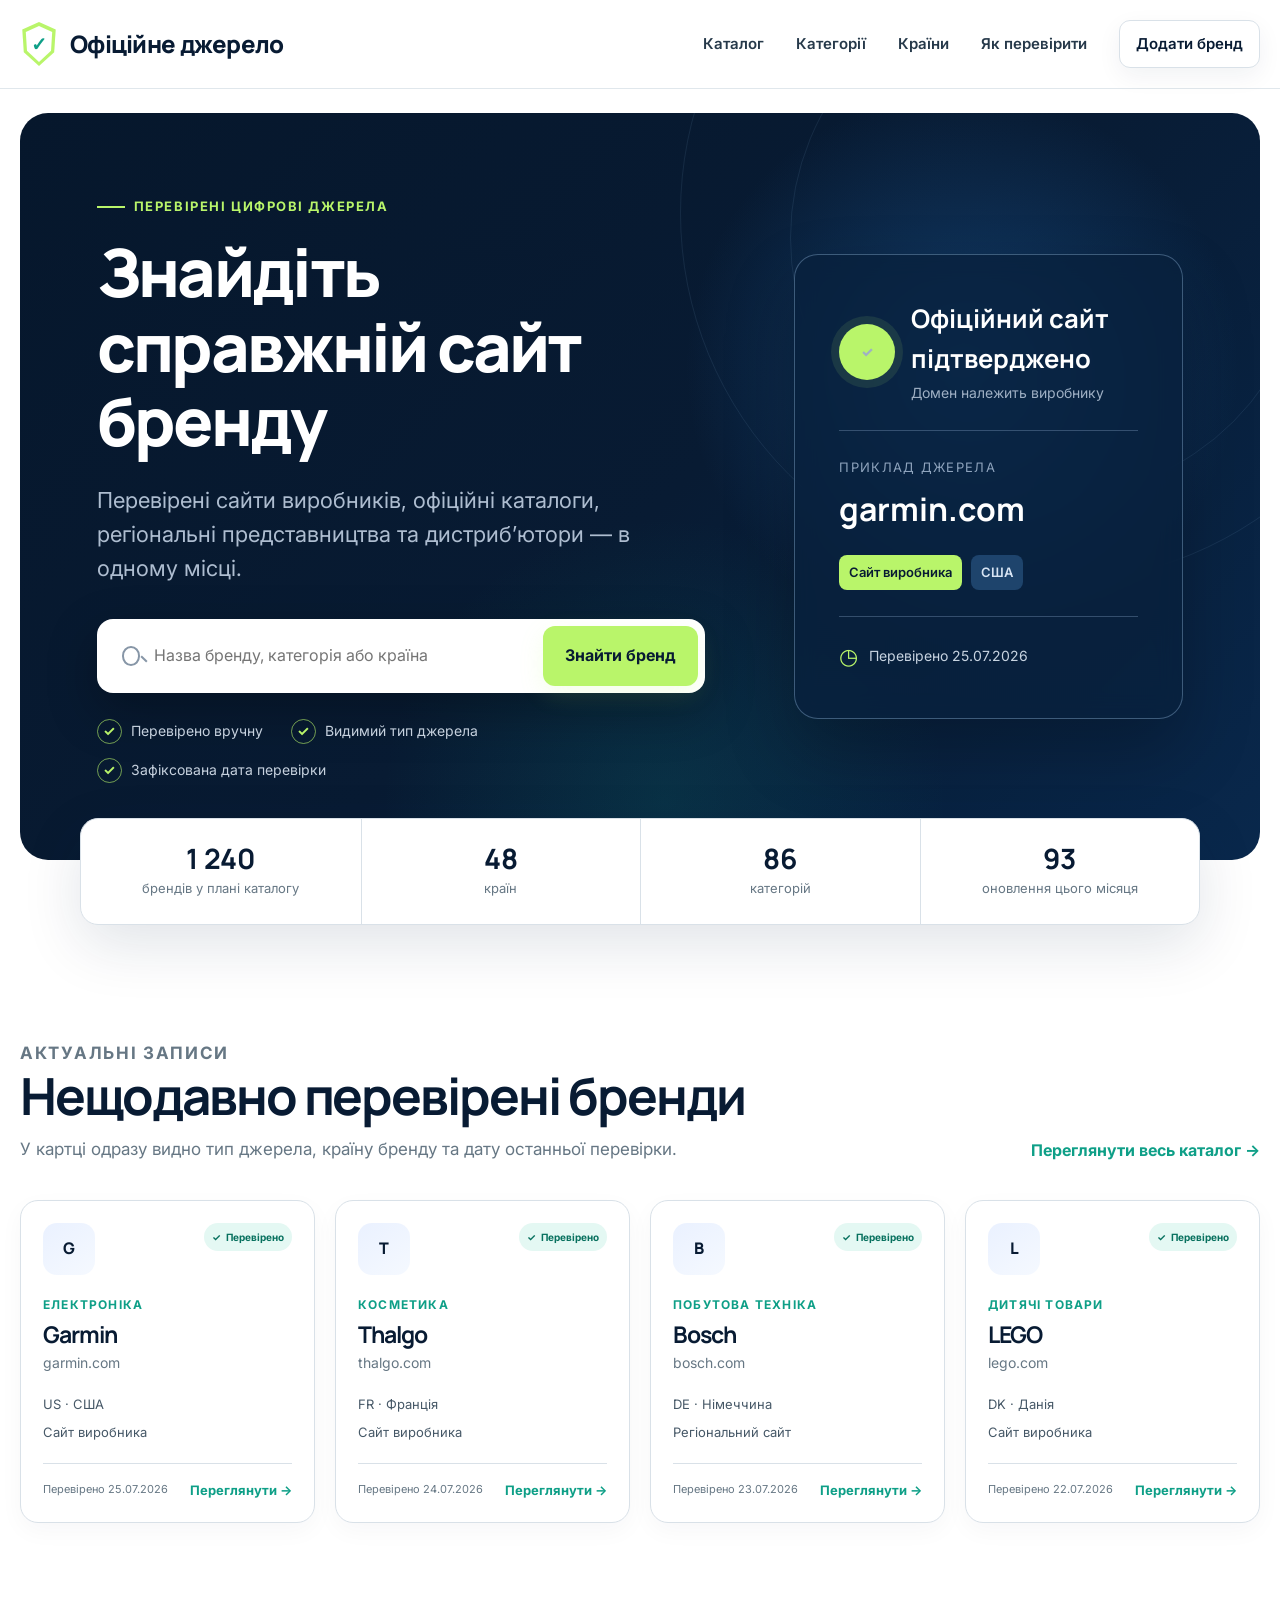
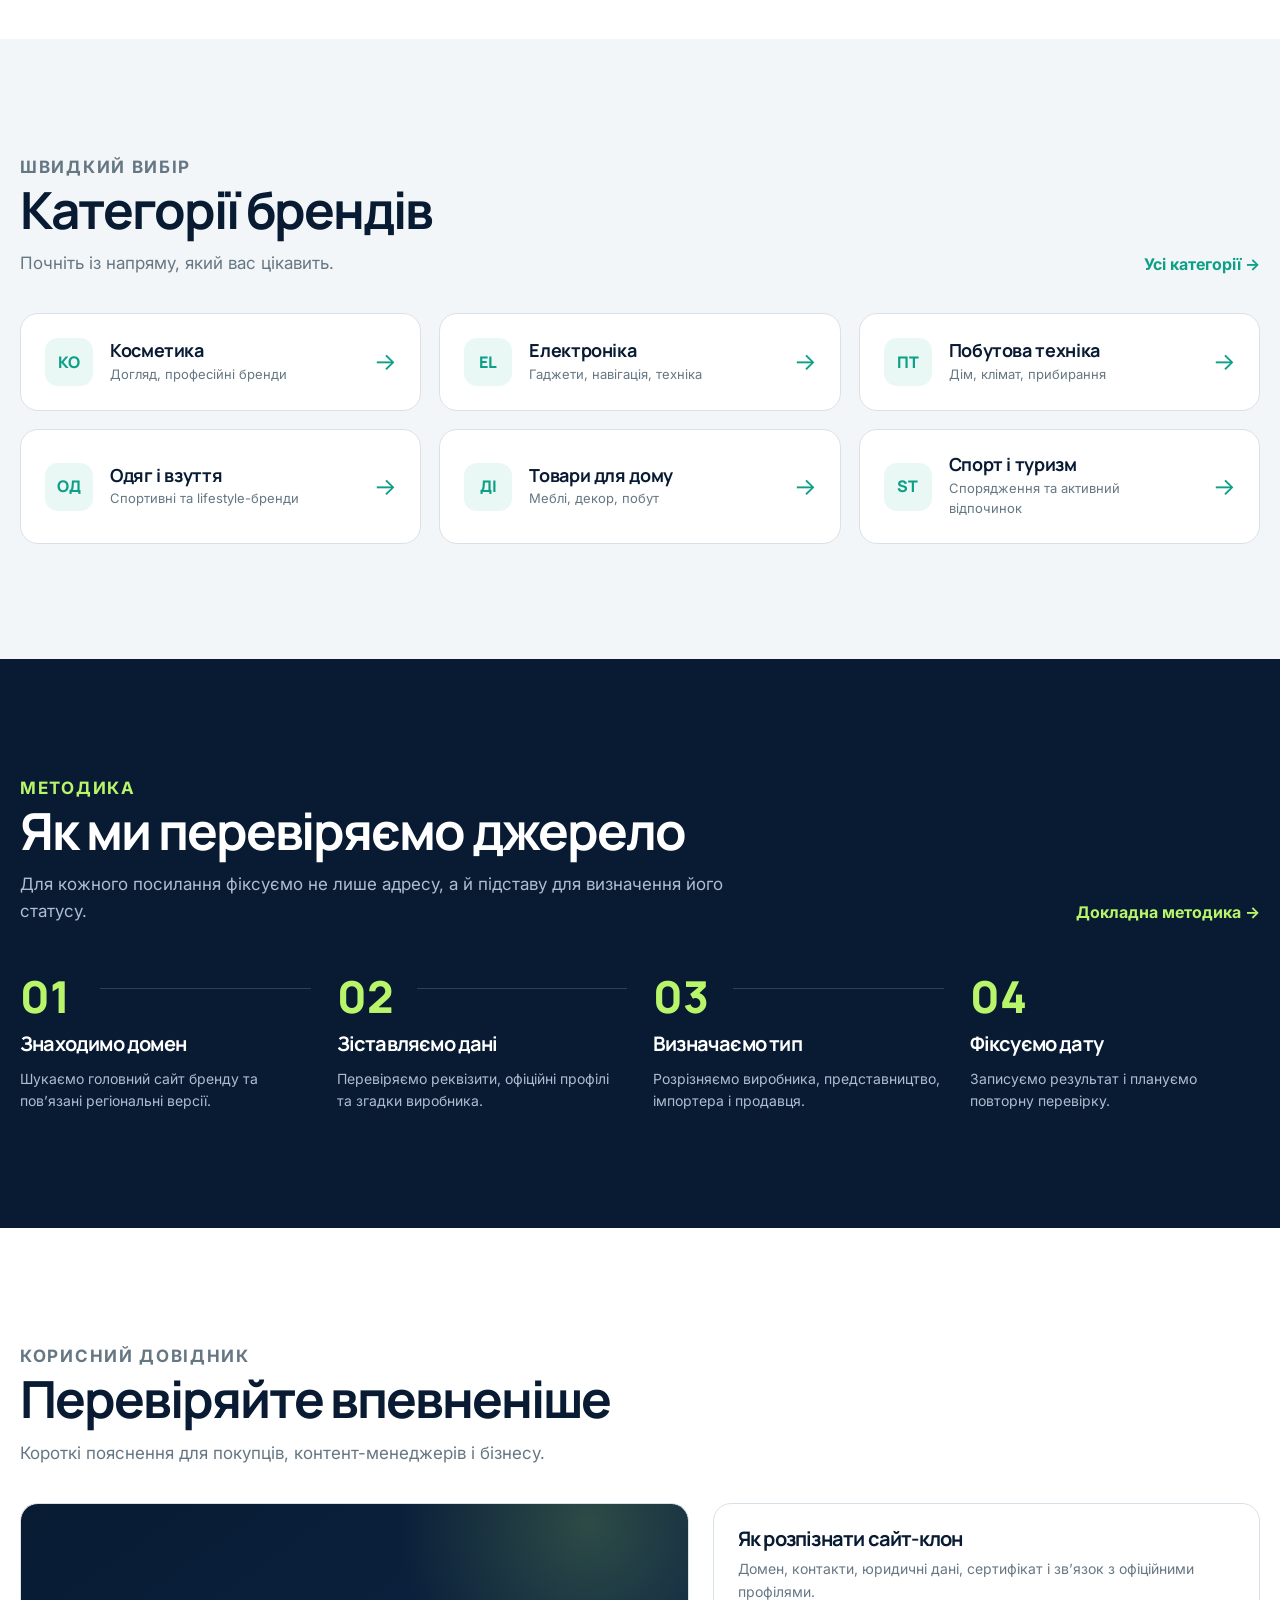
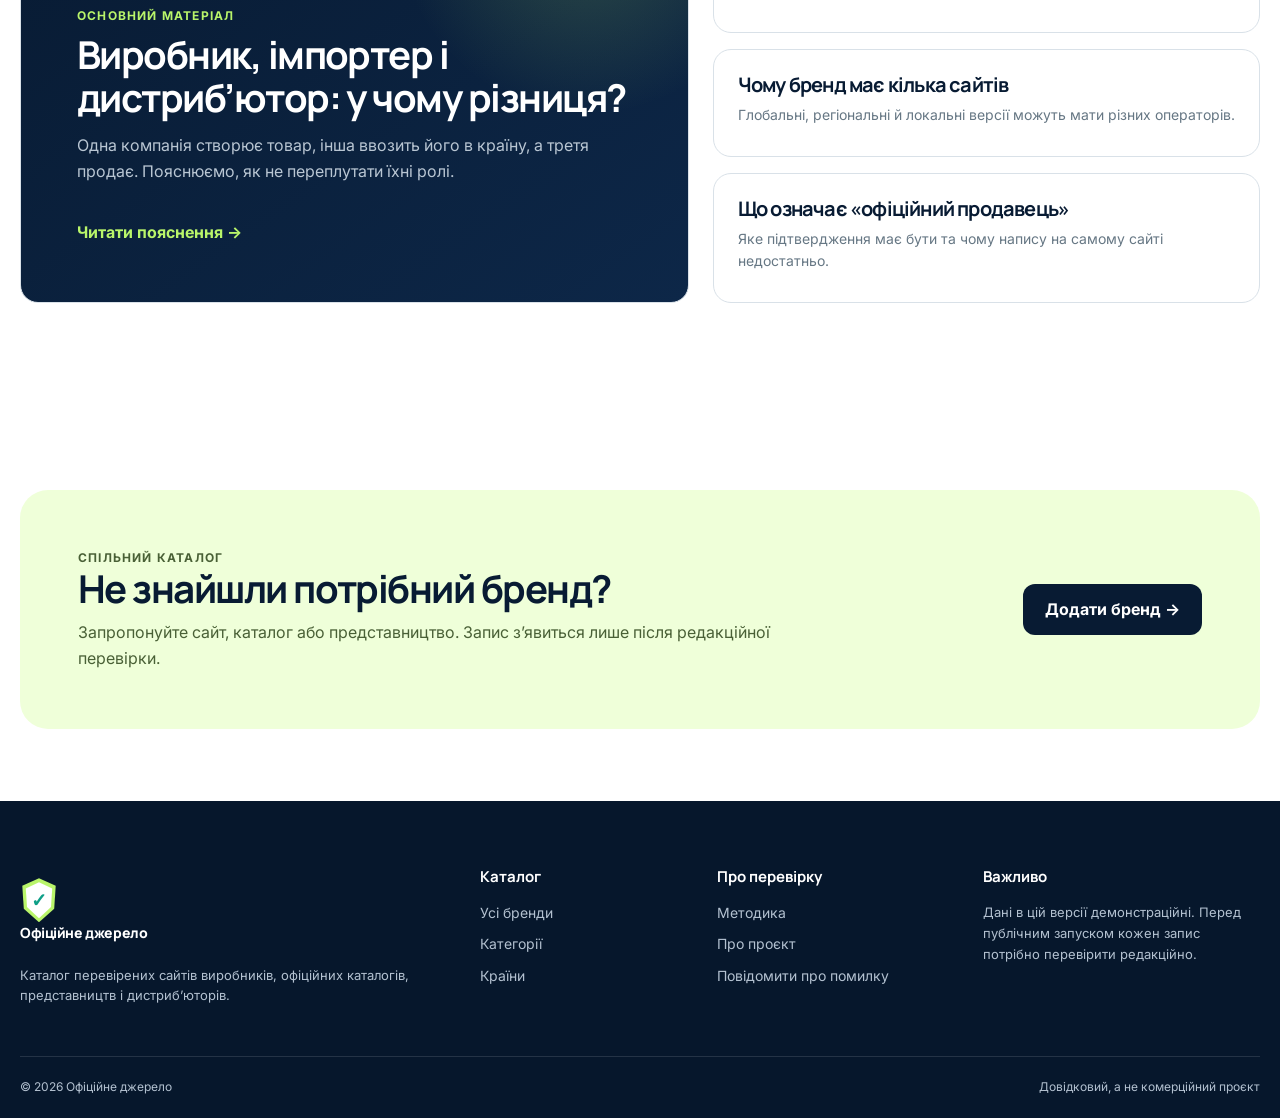
==== index.html @ 946e367f "Add files via upload" ====
<!doctype html>
<html lang="uk">
<head>
  <meta charset="utf-8">
  <meta name="viewport" content="width=device-width, initial-scale=1">
  <title>Офіційне джерело — каталог справжніх сайтів брендів</title>
  <meta name="description" content="Знаходьте перевірені офіційні сайти виробників, каталоги, представництва та дистриб’юторів.">
  <meta name="theme-color" content="#081b33">
  <meta property="og:title" content="Офіційне джерело">
  <meta property="og:description" content="Каталог перевірених сайтів виробників, офіційних каталогів і представництв.">
  <meta property="og:type" content="website">
  <link rel="icon" href="favicon.svg" type="image/svg+xml">
  <link rel="stylesheet" href="style.css">
  <script src="data.js" defer></script>
  <script src="script.js" defer></script>
</head>
<body data-page="home">
  <div data-header></div>
  <main id="main">
    <div class="container hero-shell">
      <section class="hero" aria-labelledby="hero-title">
        <div class="hero-content">
          <p class="kicker">Перевірені цифрові джерела</p>
          <h1 id="hero-title">Знайдіть справжній сайт бренду</h1>
          <p class="hero-lead">Перевірені сайти виробників, офіційні каталоги, регіональні представництва та дистриб’ютори — в одному місці.</p>
          <form class="hero-search" id="hero-search" role="search">
            <label class="search-input-wrap">
              <span class="sr-only">Назва бренду, категорія або країна</span>
              <input type="search" name="q" placeholder="Назва бренду, категорія або країна" autocomplete="off">
            </label>
            <button type="submit">Знайти бренд</button>
          </form>
          <div class="trust-row" aria-label="Переваги каталогу">
            <span>Перевірено вручну</span>
            <span>Видимий тип джерела</span>
            <span>Зафіксована дата перевірки</span>
          </div>
        </div>

        <aside class="verification-card" aria-label="Приклад перевіреного джерела">
          <div class="verified-heading">
            <span class="verified-check" aria-hidden="true">✓</span>
            <div>
              <strong>Офіційний сайт підтверджено</strong>
              <span>Домен належить виробнику</span>
            </div>
          </div>
          <div class="verified-domain">
            <p>Приклад джерела</p>
            <a href="brand.html">garmin.com</a>
          </div>
          <div class="verified-tags">
            <span class="tag tag-lime">Сайт виробника</span>
            <span class="tag">США</span>
          </div>
          <p class="checked-date">Перевірено 25.07.2026</p>
        </aside>
      </section>

      <div class="stats-strip" aria-label="Статистика каталогу">
        <div class="stat"><strong>1 240</strong><span>брендів у плані каталогу</span></div>
        <div class="stat"><strong>48</strong><span>країн</span></div>
        <div class="stat"><strong>86</strong><span>категорій</span></div>
        <div class="stat"><strong>93</strong><span>оновлення цього місяця</span></div>
      </div>
    </div>

    <section class="section">
      <div class="container">
        <div class="section-head">
          <div>
            <p class="eyebrow">Актуальні записи</p>
            <h2>Нещодавно перевірені бренди</h2>
            <p>У картці одразу видно тип джерела, країну бренду та дату останньої перевірки.</p>
          </div>
          <a class="section-link" href="catalog.html">Переглянути весь каталог →</a>
        </div>
        <div class="brand-grid" id="recent-brands"></div>
      </div>
    </section>

    <section class="section section-alt">
      <div class="container">
        <div class="section-head">
          <div>
            <p class="eyebrow">Швидкий вибір</p>
            <h2>Категорії брендів</h2>
            <p>Почніть із напряму, який вас цікавить.</p>
          </div>
          <a class="section-link" href="categories.html">Усі категорії →</a>
        </div>
        <div class="category-grid">
          <button class="category-card" type="button" data-category-link="Косметика">
            <span class="category-icon">КО</span><span><h3>Косметика</h3><p>Догляд, професійні бренди</p></span><span class="category-arrow">→</span>
          </button>
          <button class="category-card" type="button" data-category-link="Електроніка">
            <span class="category-icon">EL</span><span><h3>Електроніка</h3><p>Гаджети, навігація, техніка</p></span><span class="category-arrow">→</span>
          </button>
          <button class="category-card" type="button" data-category-link="Побутова техніка">
            <span class="category-icon">ПТ</span><span><h3>Побутова техніка</h3><p>Дім, клімат, прибирання</p></span><span class="category-arrow">→</span>
          </button>
          <button class="category-card" type="button" data-category-link="Одяг і взуття">
            <span class="category-icon">ОД</span><span><h3>Одяг і взуття</h3><p>Спортивні та lifestyle-бренди</p></span><span class="category-arrow">→</span>
          </button>
          <button class="category-card" type="button" data-category-link="Товари для дому">
            <span class="category-icon">ДІ</span><span><h3>Товари для дому</h3><p>Меблі, декор, побут</p></span><span class="category-arrow">→</span>
          </button>
          <button class="category-card" type="button" data-category-link="Спорт і туризм">
            <span class="category-icon">ST</span><span><h3>Спорт і туризм</h3><p>Спорядження та активний відпочинок</p></span><span class="category-arrow">→</span>
          </button>
        </div>
      </div>
    </section>

    <section class="section section-dark">
      <div class="container">
        <div class="section-head">
          <div>
            <p class="eyebrow" style="color:var(--lime)">Методика</p>
            <h2 style="color:#fff">Як ми перевіряємо джерело</h2>
            <p style="color:#aebdd0">Для кожного посилання фіксуємо не лише адресу, а й підставу для визначення його статусу.</p>
          </div>
          <a class="section-link" style="color:var(--lime)" href="verify.html">Докладна методика →</a>
        </div>
        <div class="steps">
          <article class="step"><h3>Знаходимо домен</h3><p>Шукаємо головний сайт бренду та пов’язані регіональні версії.</p></article>
          <article class="step"><h3>Зіставляємо дані</h3><p>Перевіряємо реквізити, офіційні профілі та згадки виробника.</p></article>
          <article class="step"><h3>Визначаємо тип</h3><p>Розрізняємо виробника, представництво, імпортера і продавця.</p></article>
          <article class="step"><h3>Фіксуємо дату</h3><p>Записуємо результат і плануємо повторну перевірку.</p></article>
        </div>
      </div>
    </section>

    <section class="section">
      <div class="container">
        <div class="section-head">
          <div>
            <p class="eyebrow">Корисний довідник</p>
            <h2>Перевіряйте впевненіше</h2>
            <p>Короткі пояснення для покупців, контент-менеджерів і бізнесу.</p>
          </div>
        </div>
        <div class="guide-grid">
          <article class="guide-feature">
            <p class="eyebrow">Основний матеріал</p>
            <h3>Виробник, імпортер і дистриб’ютор: у чому різниця?</h3>
            <p>Одна компанія створює товар, інша ввозить його в країну, а третя продає. Пояснюємо, як не переплутати їхні ролі.</p>
            <a href="verify.html#roles">Читати пояснення →</a>
          </article>
          <div class="guide-list">
            <article><h3>Як розпізнати сайт-клон</h3><p>Домен, контакти, юридичні дані, сертифікат і зв’язок з офіційними профілями.</p></article>
            <article><h3>Чому бренд має кілька сайтів</h3><p>Глобальні, регіональні й локальні версії можуть мати різних операторів.</p></article>
            <article><h3>Що означає «офіційний продавець»</h3><p>Яке підтвердження має бути та чому напису на самому сайті недостатньо.</p></article>
          </div>
        </div>
      </div>
    </section>

    <section class="section-tight">
      <div class="container cta-panel">
        <div><p class="eyebrow">Спільний каталог</p><h2>Не знайшли потрібний бренд?</h2><p>Запропонуйте сайт, каталог або представництво. Запис з’явиться лише після редакційної перевірки.</p></div>
        <a class="btn btn-dark" href="submit.html">Додати бренд →</a>
      </div>
    </section>
  </main>
  <div data-footer></div>
  <button class="back-top" id="back-top" type="button" aria-label="Повернутися нагору">↑</button>
</body>
</html>
---- style.css ----
@import url("https://fonts.googleapis.com/css2?family=Inter:wght@400;500;600;700&family=Manrope:wght@600;700;800&display=swap");

:root {
  --navy-950: #06172c;
  --navy-900: #081b33;
  --navy-800: #0d2748;
  --navy-700: #163a66;
  --blue: #155eef;
  --blue-soft: #eaf1ff;
  --teal: #0e9f87;
  --lime: #b9f56a;
  --lime-soft: #efffd9;
  --ink: #14212b;
  --muted: #667784;
  --line: #d9e1e8;
  --surface: #ffffff;
  --surface-alt: #f3f6f8;
  --warm: #f7f6f1;
  --warning: #9a6300;
  --warning-bg: #fff5d6;
  --danger: #a33a3a;
  --danger-bg: #ffeded;
  --shadow-sm: 0 8px 24px rgba(9, 36, 65, 0.06);
  --shadow-md: 0 20px 60px rgba(9, 36, 65, 0.12);
  --radius-sm: 12px;
  --radius: 18px;
  --radius-lg: 28px;
  --container: 1296px;
}

*,
*::before,
*::after {
  box-sizing: border-box;
}

html {
  scroll-behavior: smooth;
}

body {
  margin: 0;
  color: var(--ink);
  background: var(--surface);
  font-family: "Inter", Arial, sans-serif;
  font-size: 16px;
  line-height: 1.6;
  -webkit-font-smoothing: antialiased;
}

body.menu-open {
  overflow: hidden;
}

img,
svg {
  max-width: 100%;
}

a {
  color: inherit;
  text-decoration: none;
}

button,
input,
select,
textarea {
  font: inherit;
}

button,
select {
  cursor: pointer;
}

:focus-visible {
  outline: 3px solid rgba(185, 245, 106, 0.72);
  outline-offset: 3px;
}

.container {
  width: min(calc(100% - 40px), var(--container));
  margin-inline: auto;
}

.sr-only {
  position: absolute;
  width: 1px;
  height: 1px;
  padding: 0;
  margin: -1px;
  overflow: hidden;
  clip: rect(0, 0, 0, 0);
  white-space: nowrap;
  border: 0;
}

.skip-link {
  position: fixed;
  z-index: 1000;
  top: 8px;
  left: 8px;
  padding: 10px 14px;
  transform: translateY(-150%);
  border-radius: 10px;
  color: var(--navy-900);
  background: var(--lime);
  font-weight: 700;
}

.skip-link:focus {
  transform: translateY(0);
}

.site-header {
  position: sticky;
  z-index: 100;
  top: 0;
  background: rgba(255, 255, 255, 0.94);
  border-bottom: 1px solid rgba(217, 225, 232, 0.8);
  backdrop-filter: blur(16px);
}

.header-inner {
  min-height: 88px;
  display: flex;
  align-items: center;
  justify-content: space-between;
  gap: 32px;
}

.brand {
  display: inline-flex;
  align-items: center;
  gap: 12px;
  color: var(--navy-900);
  font-family: "Manrope", sans-serif;
  font-size: clamp(18px, 2vw, 24px);
  font-weight: 800;
  letter-spacing: -0.03em;
  white-space: nowrap;
}

.brand-shield {
  position: relative;
  width: 38px;
  height: 44px;
  display: grid;
  place-items: center;
  color: var(--navy-900);
  background: var(--lime);
  clip-path: polygon(50% 0, 94% 17%, 90% 69%, 50% 100%, 10% 69%, 6% 17%);
}

.brand-shield::after {
  content: "";
  position: absolute;
  inset: 4px;
  background: var(--surface);
  clip-path: inherit;
}

.brand-shield span {
  position: relative;
  z-index: 1;
  color: var(--teal);
  font-size: 19px;
  font-weight: 800;
}

.site-nav {
  display: flex;
  align-items: center;
  gap: clamp(18px, 2.5vw, 38px);
}

.site-nav a {
  position: relative;
  color: #26394a;
  font-size: 15px;
  font-weight: 600;
  transition: color 180ms ease;
}

.site-nav a:not(.nav-submit)::after {
  content: "";
  position: absolute;
  left: 0;
  right: 100%;
  bottom: -8px;
  height: 2px;
  background: var(--teal);
  transition: right 180ms ease;
}

.site-nav a:hover,
.site-nav a.active {
  color: var(--teal);
}

.site-nav a:hover::after,
.site-nav a.active::after {
  right: 0;
}

.site-nav .nav-submit {
  padding: 11px 16px;
  border: 1px solid var(--line);
  border-radius: 11px;
  color: var(--navy-900);
  background: var(--surface);
  box-shadow: var(--shadow-sm);
}

.site-nav .nav-submit:hover {
  border-color: var(--teal);
}

.menu-toggle {
  display: none;
  width: 46px;
  height: 46px;
  padding: 10px;
  border: 0;
  border-radius: 12px;
  background: var(--surface-alt);
}

.menu-toggle span:not(.sr-only) {
  display: block;
  width: 100%;
  height: 2px;
  margin: 5px 0;
  background: var(--navy-900);
  transition: 180ms ease;
}

.hero-shell {
  padding: 24px 0 0;
}

.hero {
  position: relative;
  overflow: hidden;
  min-height: 630px;
  display: grid;
  grid-template-columns: minmax(0, 1.22fr) minmax(340px, 0.78fr);
  align-items: center;
  gap: clamp(48px, 7vw, 100px);
  padding: clamp(48px, 6vw, 82px);
  border-radius: var(--radius-lg);
  color: #fff;
  background:
    radial-gradient(circle at 76% 34%, rgba(28, 94, 161, 0.5), transparent 26%),
    radial-gradient(circle at 52% 92%, rgba(14, 159, 135, 0.14), transparent 30%),
    linear-gradient(135deg, var(--navy-950), var(--navy-900) 52%, #09284c);
}

.hero::before,
.hero::after {
  content: "";
  position: absolute;
  pointer-events: none;
  border: 1px solid rgba(137, 179, 219, 0.11);
  border-radius: 50%;
}

.hero::before {
  width: 740px;
  height: 740px;
  right: -160px;
  top: -270px;
}

.hero::after {
  width: 520px;
  height: 520px;
  right: -50px;
  top: -135px;
}

.hero-content,
.verification-card {
  position: relative;
  z-index: 1;
}

.kicker {
  display: inline-flex;
  align-items: center;
  gap: 9px;
  margin: 0 0 18px;
  color: var(--lime);
  font-size: 13px;
  font-weight: 700;
  letter-spacing: 0.12em;
  text-transform: uppercase;
}

.kicker::before {
  content: "";
  width: 28px;
  height: 2px;
  background: currentColor;
}

h1,
h2,
h3,
p {
  margin-top: 0;
}

h1,
h2,
h3 {
  color: var(--navy-900);
  font-family: "Manrope", sans-serif;
  line-height: 1.12;
  letter-spacing: -0.04em;
}

.hero h1 {
  max-width: 780px;
  margin-bottom: 24px;
  color: #fff;
  font-size: clamp(46px, 5.2vw, 76px);
  font-weight: 800;
}

.hero-lead {
  max-width: 650px;
  margin-bottom: 34px;
  color: #aebdd0;
  font-size: clamp(18px, 1.8vw, 22px);
  line-height: 1.55;
}

.hero-search {
  max-width: 760px;
  display: grid;
  grid-template-columns: minmax(0, 1fr) auto;
  padding: 6px;
  border: 1px solid rgba(255, 255, 255, 0.12);
  border-radius: 16px;
  background: #fff;
  box-shadow: 0 18px 50px rgba(0, 0, 0, 0.28);
}

.search-input-wrap {
  position: relative;
  display: flex;
  align-items: center;
}

.search-input-wrap::before {
  content: "";
  width: 20px;
  height: 20px;
  margin-left: 18px;
  border: 2px solid #8796a7;
  border-radius: 50%;
}

.search-input-wrap::after {
  content: "";
  position: absolute;
  left: 36px;
  top: 54%;
  width: 8px;
  height: 2px;
  background: #8796a7;
  transform: rotate(45deg);
}

.hero-search input {
  width: 100%;
  min-width: 0;
  padding: 17px 16px 17px 14px;
  border: 0;
  outline: 0;
  color: var(--ink);
  background: transparent;
}

.btn,
.hero-search button {
  display: inline-flex;
  min-height: 50px;
  align-items: center;
  justify-content: center;
  gap: 10px;
  padding: 13px 22px;
  border: 0;
  border-radius: 12px;
  color: var(--navy-900);
  background: var(--lime);
  font-weight: 700;
  box-shadow: 0 8px 24px rgba(185, 245, 106, 0.15);
  transition: transform 180ms ease, box-shadow 180ms ease, background 180ms ease;
}

.btn:hover,
.hero-search button:hover {
  transform: translateY(-2px);
  background: #c8ff83;
  box-shadow: 0 13px 30px rgba(185, 245, 106, 0.24);
}

.btn-secondary {
  color: var(--navy-900);
  background: var(--surface);
  border: 1px solid var(--line);
  box-shadow: var(--shadow-sm);
}

.btn-secondary:hover {
  background: var(--surface-alt);
}

.btn-dark {
  color: #fff;
  background: var(--navy-900);
  box-shadow: none;
}

.btn-dark:hover {
  color: var(--lime);
  background: var(--navy-800);
}

.trust-row {
  display: flex;
  flex-wrap: wrap;
  gap: 14px 28px;
  margin-top: 26px;
  color: #c6d1de;
  font-size: 14px;
}

.trust-row span {
  display: inline-flex;
  align-items: center;
  gap: 9px;
}

.trust-row span::before {
  content: "✓";
  width: 25px;
  height: 25px;
  display: grid;
  place-items: center;
  border: 1px solid rgba(185, 245, 106, 0.6);
  border-radius: 50%;
  color: var(--lime);
  font-weight: 700;
}

.verification-card {
  padding: clamp(28px, 3.5vw, 44px);
  border: 1px solid rgba(136, 172, 207, 0.42);
  border-radius: 24px;
  background: rgba(8, 32, 61, 0.78);
  box-shadow: 0 32px 70px rgba(0, 0, 0, 0.23);
  backdrop-filter: blur(12px);
  transition: transform 220ms ease;
}

.verification-card:hover {
  transform: translateY(-4px);
}

.verified-heading {
  display: flex;
  align-items: center;
  gap: 16px;
  padding-bottom: 24px;
  border-bottom: 1px solid rgba(156, 186, 217, 0.3);
}

.verified-check {
  width: 56px;
  height: 56px;
  display: grid;
  flex: 0 0 auto;
  place-items: center;
  border-radius: 50%;
  color: var(--navy-900);
  background: var(--lime);
  box-shadow: 0 0 0 8px rgba(185, 245, 106, 0.1);
  font-size: 27px;
  font-weight: 800;
}

.verified-heading strong {
  display: block;
  color: #fff;
  font-family: "Manrope", sans-serif;
  font-size: clamp(20px, 2vw, 28px);
}

.verified-heading span {
  color: #9fb0c4;
  font-size: 14px;
}

.verified-domain {
  padding: 26px 0 20px;
}

.verified-domain p {
  margin: 0 0 6px;
  color: #8fa4bd;
  font-size: 13px;
  text-transform: uppercase;
  letter-spacing: 0.1em;
}

.verified-domain a {
  color: #fff;
  font-family: "Manrope", sans-serif;
  font-size: clamp(24px, 2.5vw, 34px);
  font-weight: 700;
}

.verified-tags {
  display: flex;
  flex-wrap: wrap;
  gap: 9px;
  margin-bottom: 26px;
}

.tag {
  display: inline-flex;
  padding: 7px 10px;
  border-radius: 8px;
  color: #d8e5f4;
  background: rgba(40, 82, 127, 0.72);
  font-size: 13px;
  font-weight: 600;
}

.tag-lime {
  color: var(--navy-900);
  background: var(--lime);
}

.checked-date {
  display: flex;
  align-items: center;
  gap: 11px;
  margin: 0;
  padding-top: 22px;
  border-top: 1px solid rgba(156, 186, 217, 0.3);
  color: #c8d4e1;
  font-size: 14px;
}

.checked-date::before {
  content: "◷";
  color: var(--lime);
  font-size: 22px;
}

.stats-strip {
  position: relative;
  z-index: 2;
  width: min(calc(100% - 96px), 1120px);
  display: grid;
  grid-template-columns: repeat(4, 1fr);
  margin: -42px auto 0;
  border: 1px solid var(--line);
  border-radius: 18px;
  background: var(--surface);
  box-shadow: var(--shadow-md);
}

.stat {
  padding: 23px 28px;
  text-align: center;
}

.stat + .stat {
  border-left: 1px solid var(--line);
}

.stat strong {
  display: block;
  color: var(--navy-900);
  font-family: "Manrope", sans-serif;
  font-size: 28px;
  line-height: 1.2;
}

.stat span {
  color: var(--muted);
  font-size: 13px;
}

.section {
  padding: clamp(70px, 9vw, 118px) 0;
}

.section-tight {
  padding: 72px 0;
}

.section-alt {
  background: var(--surface-alt);
}

.section-dark {
  color: #fff;
  background: var(--navy-900);
}

.section-head {
  display: flex;
  align-items: end;
  justify-content: space-between;
  gap: 32px;
  margin-bottom: 36px;
}

.section-head > div {
  max-width: 760px;
}

.eyebrow {
  margin-bottom: 8px;
  color: var(--teal);
  font-size: 12px;
  font-weight: 700;
  letter-spacing: 0.1em;
  text-transform: uppercase;
}

.section-head h2,
.page-intro h1 {
  margin-bottom: 12px;
  font-size: clamp(34px, 4vw, 52px);
}

.section-head p,
.page-intro p {
  margin-bottom: 0;
  color: var(--muted);
  font-size: 17px;
}

.section-link {
  flex: 0 0 auto;
  color: var(--teal);
  font-weight: 700;
}

.section-link:hover {
  color: var(--navy-900);
}

.brand-grid {
  display: grid;
  grid-template-columns: repeat(4, minmax(0, 1fr));
  gap: 20px;
}

.brand-card {
  min-width: 0;
  display: flex;
  flex-direction: column;
  gap: 20px;
  padding: 22px;
  border: 1px solid var(--line);
  border-radius: var(--radius);
  background: var(--surface);
  box-shadow: 0 8px 24px rgba(9, 36, 65, 0.035);
  transition: transform 180ms ease, box-shadow 180ms ease, border-color 180ms ease;
}

.brand-card:hover {
  transform: translateY(-4px);
  border-color: #b8c9d8;
  box-shadow: var(--shadow-sm);
}

.brand-card-top {
  display: flex;
  align-items: flex-start;
  justify-content: space-between;
  gap: 12px;
}

.brand-avatar {
  width: 52px;
  height: 52px;
  display: grid;
  flex: 0 0 auto;
  place-items: center;
  border-radius: 14px;
  color: var(--navy-900);
  background: linear-gradient(145deg, var(--blue-soft), #f5f9ff);
  font-family: "Manrope", sans-serif;
  font-weight: 800;
}

.status-badge {
  display: inline-flex;
  align-items: center;
  gap: 5px;
  padding: 6px 8px;
  border-radius: 999px;
  font-size: 10px;
  font-weight: 700;
  white-space: nowrap;
}

.status-badge.verified {
  color: #08715f;
  background: #e4f8f3;
}

.status-badge.review {
  color: var(--warning);
  background: var(--warning-bg);
}

.status-badge.unconfirmed {
  color: var(--danger);
  background: var(--danger-bg);
}

.brand-card h3 {
  margin: 0 0 4px;
  font-size: 23px;
}

.brand-card h3 a::after {
  content: "";
  position: absolute;
  inset: 0;
}

.brand-card {
  position: relative;
}

.brand-domain {
  margin: 0;
  overflow: hidden;
  color: var(--muted);
  font-size: 14px;
  text-overflow: ellipsis;
  white-space: nowrap;
}

.brand-meta {
  display: grid;
  gap: 7px;
  color: #465867;
  font-size: 13px;
}

.card-footer {
  display: flex;
  align-items: center;
  justify-content: space-between;
  gap: 12px;
  margin-top: auto;
  padding-top: 16px;
  border-top: 1px solid var(--line);
  color: var(--muted);
  font-size: 11px;
}

.card-footer a {
  position: relative;
  z-index: 1;
  color: var(--teal);
  font-size: 13px;
  font-weight: 700;
}

.category-grid {
  display: grid;
  grid-template-columns: repeat(3, 1fr);
  gap: 18px;
}

.category-card {
  display: grid;
  grid-template-columns: auto 1fr auto;
  align-items: center;
  gap: 17px;
  padding: 24px;
  border: 1px solid var(--line);
  border-radius: var(--radius);
  background: var(--surface);
  text-align: left;
  transition: 180ms ease;
}

button.category-card {
  width: 100%;
  color: inherit;
}

.category-card:hover {
  transform: translateY(-2px);
  border-color: var(--teal);
}

.category-icon {
  width: 48px;
  height: 48px;
  display: grid;
  place-items: center;
  border-radius: 13px;
  color: var(--teal);
  background: #e9f8f5;
  font-family: "Manrope", sans-serif;
  font-weight: 800;
}

.category-card h3 {
  margin: 0 0 3px;
  font-size: 18px;
  letter-spacing: -0.02em;
}

.category-card p {
  margin: 0;
  color: var(--muted);
  font-size: 13px;
}

.category-arrow {
  color: var(--teal);
  font-size: 24px;
}

.steps {
  counter-reset: steps;
  display: grid;
  grid-template-columns: repeat(4, 1fr);
  gap: 26px;
}

.step {
  counter-increment: steps;
  position: relative;
  padding-top: 72px;
}

.step::before {
  content: "0" counter(steps);
  position: absolute;
  top: 0;
  left: 0;
  color: var(--lime);
  font-family: "Manrope", sans-serif;
  font-size: 44px;
  font-weight: 800;
}

.step:not(:last-child)::after {
  content: "";
  position: absolute;
  top: 27px;
  left: 80px;
  right: 0;
  height: 1px;
  background: rgba(255, 255, 255, 0.16);
}

.step h3 {
  margin-bottom: 12px;
  color: #fff;
  font-size: 20px;
}

.step p {
  margin: 0;
  color: #aebdd0;
  font-size: 14px;
}

.guide-grid {
  display: grid;
  grid-template-columns: 1.1fr 0.9fr;
  gap: 24px;
}

.guide-feature,
.guide-list article {
  border: 1px solid var(--line);
  border-radius: var(--radius);
  background: var(--surface);
}

.guide-feature {
  min-height: 400px;
  display: flex;
  flex-direction: column;
  justify-content: end;
  padding: clamp(28px, 5vw, 56px);
  color: #fff;
  background:
    radial-gradient(circle at 85% 5%, rgba(185, 245, 106, 0.2), transparent 28%),
    linear-gradient(145deg, var(--navy-900), var(--navy-800));
}

.guide-feature .eyebrow {
  color: var(--lime);
}

.guide-feature h3 {
  max-width: 600px;
  margin-bottom: 14px;
  color: #fff;
  font-size: clamp(27px, 3vw, 40px);
}

.guide-feature p {
  max-width: 620px;
  color: #b9c6d3;
}

.guide-feature a {
  align-self: flex-start;
  margin-top: 20px;
  color: var(--lime);
  font-weight: 700;
}

.guide-list {
  display: grid;
  gap: 16px;
}

.guide-list article {
  padding: 24px;
}

.guide-list h3 {
  margin-bottom: 8px;
  font-size: 20px;
}

.guide-list p {
  margin: 0;
  color: var(--muted);
  font-size: 14px;
}

.cta-panel {
  display: grid;
  grid-template-columns: 1fr auto;
  align-items: center;
  gap: 36px;
  padding: clamp(32px, 5vw, 58px);
  border-radius: var(--radius-lg);
  background: var(--lime-soft);
}

.cta-panel h2 {
  margin-bottom: 10px;
  font-size: clamp(28px, 3vw, 42px);
}

.cta-panel p {
  max-width: 720px;
  margin: 0;
  color: #496036;
}

.site-footer {
  padding: 68px 0 22px;
  color: #b3c1d0;
  background: var(--navy-950);
}

.brand-light {
  color: #fff;
}

.footer-grid {
  display: grid;
  grid-template-columns: 1.5fr 0.7fr 0.8fr 1fr;
  gap: 44px;
}

.footer-about {
  max-width: 420px;
  margin: 20px 0 0;
  font-size: 14px;
}

.footer-grid h2 {
  margin: 0 0 16px;
  color: #fff;
  font-size: 15px;
  letter-spacing: 0;
}

.footer-grid a {
  display: block;
  margin: 9px 0;
  font-size: 14px;
}

.footer-grid a:hover {
  color: var(--lime);
}

.footer-grid p {
  font-size: 13px;
}

.footer-bottom {
  display: flex;
  justify-content: space-between;
  gap: 24px;
  margin-top: 50px;
  padding-top: 20px;
  border-top: 1px solid rgba(255, 255, 255, 0.12);
  font-size: 12px;
}

.page-hero {
  padding: 68px 0 60px;
  background:
    linear-gradient(rgba(21, 94, 239, 0.03) 1px, transparent 1px),
    linear-gradient(90deg, rgba(21, 94, 239, 0.03) 1px, transparent 1px),
    var(--surface-alt);
  background-size: 32px 32px;
  border-bottom: 1px solid var(--line);
}

.breadcrumbs {
  display: flex;
  flex-wrap: wrap;
  gap: 8px;
  margin-bottom: 26px;
  color: var(--muted);
  font-size: 13px;
}

.breadcrumbs a:hover {
  color: var(--teal);
}

.page-intro {
  max-width: 850px;
}

.page-intro h1 {
  margin-bottom: 18px;
}

.page-intro .eyebrow {
  margin-bottom: 10px;
}

.demo-note {
  display: flex;
  align-items: flex-start;
  gap: 12px;
  margin-top: 28px;
  padding: 15px 18px;
  border: 1px solid #d9e7b5;
  border-radius: 12px;
  color: #43552b;
  background: var(--lime-soft);
  font-size: 13px;
}

.demo-note::before {
  content: "i";
  width: 22px;
  height: 22px;
  display: grid;
  flex: 0 0 auto;
  place-items: center;
  border-radius: 50%;
  color: #fff;
  background: #6d8f36;
  font-weight: 700;
}

.catalog-layout {
  display: grid;
  grid-template-columns: 270px minmax(0, 1fr);
  align-items: start;
  gap: 34px;
}

.filters {
  position: sticky;
  top: 112px;
  padding: 22px;
  border: 1px solid var(--line);
  border-radius: var(--radius);
  background: var(--surface);
  box-shadow: var(--shadow-sm);
}

.filters h2 {
  margin-bottom: 20px;
  font-size: 20px;
}

.filter-group {
  margin-bottom: 17px;
}

.filter-group label {
  display: block;
  margin-bottom: 7px;
  color: #364957;
  font-size: 12px;
  font-weight: 700;
}

.filter-group input,
.filter-group select,
.form-field input,
.form-field select,
.form-field textarea {
  width: 100%;
  min-height: 46px;
  padding: 10px 12px;
  border: 1px solid var(--line);
  border-radius: 10px;
  color: var(--ink);
  background: var(--surface);
  outline: 0;
}

.filter-group input:focus,
.filter-group select:focus,
.form-field input:focus,
.form-field select:focus,
.form-field textarea:focus {
  border-color: var(--teal);
  box-shadow: 0 0 0 3px rgba(14, 159, 135, 0.12);
}

.clear-filters {
  width: 100%;
  min-height: 42px;
  padding: 8px 12px;
  border: 1px solid var(--line);
  border-radius: 10px;
  color: var(--navy-900);
  background: var(--surface-alt);
  font-weight: 700;
}

.catalog-toolbar {
  display: flex;
  align-items: center;
  justify-content: space-between;
  gap: 16px;
  margin-bottom: 22px;
}

.catalog-toolbar strong {
  font-family: "Manrope", sans-serif;
  font-size: 21px;
}

.catalog-toolbar select {
  padding: 9px 32px 9px 12px;
  border: 1px solid var(--line);
  border-radius: 10px;
  background: var(--surface);
}

.catalog-grid {
  grid-template-columns: repeat(3, minmax(0, 1fr));
}

.empty-state {
  padding: 52px 24px;
  border: 1px dashed #b8c6d3;
  border-radius: var(--radius);
  text-align: center;
}

.empty-state h2 {
  margin-bottom: 8px;
  font-size: 24px;
}

.empty-state p {
  margin: 0;
  color: var(--muted);
}

.hidden {
  display: none !important;
}

.country-grid {
  display: grid;
  grid-template-columns: repeat(4, 1fr);
  gap: 18px;
}

.country-card {
  padding: 24px;
  border: 1px solid var(--line);
  border-radius: var(--radius);
  background: var(--surface);
  text-align: left;
  transition: 180ms ease;
}

button.country-card {
  width: 100%;
  color: inherit;
}

.country-card:hover {
  transform: translateY(-3px);
  border-color: var(--teal);
  box-shadow: var(--shadow-sm);
}

.country-code {
  width: 50px;
  height: 36px;
  display: grid;
  place-items: center;
  margin-bottom: 20px;
  border-radius: 8px;
  color: var(--navy-900);
  background: var(--blue-soft);
  font-weight: 800;
}

.country-card h2 {
  margin-bottom: 5px;
  font-size: 20px;
}

.country-card p {
  margin: 0;
  color: var(--muted);
  font-size: 13px;
}

.content-two-col {
  display: grid;
  grid-template-columns: minmax(0, 1fr) 320px;
  align-items: start;
  gap: 48px;
}

.article-content {
  max-width: 850px;
}

.article-content h2 {
  margin: 48px 0 18px;
  font-size: clamp(26px, 3vw, 36px);
}

.article-content h2:first-child {
  margin-top: 0;
}

.article-content h3 {
  margin: 28px 0 10px;
  font-size: 21px;
}

.article-content p,
.article-content li {
  color: #405464;
}

.article-content li + li {
  margin-top: 8px;
}

.callout {
  margin: 28px 0;
  padding: 22px 24px;
  border-left: 4px solid var(--teal);
  border-radius: 0 12px 12px 0;
  background: #edf9f6;
}

.callout strong {
  display: block;
  margin-bottom: 5px;
  color: var(--navy-900);
}

.side-nav {
  position: sticky;
  top: 112px;
  padding: 24px;
  border: 1px solid var(--line);
  border-radius: var(--radius);
  background: var(--surface-alt);
}

.side-nav h2 {
  font-size: 18px;
}

.side-nav a {
  display: block;
  padding: 8px 0;
  color: #456072;
  font-size: 14px;
}

.side-nav a:hover {
  color: var(--teal);
}

.brand-profile-head {
  display: grid;
  grid-template-columns: auto 1fr auto;
  align-items: center;
  gap: 28px;
}

.brand-profile-logo {
  width: 96px;
  height: 96px;
  display: grid;
  place-items: center;
  border: 1px solid var(--line);
  border-radius: 24px;
  color: var(--navy-900);
  background: var(--surface);
  font-family: "Manrope", sans-serif;
  font-size: 34px;
  font-weight: 800;
  box-shadow: var(--shadow-sm);
}

.brand-profile-head h1 {
  margin-bottom: 8px;
}

.brand-profile-head p {
  margin: 0;
}

.brand-status-panel {
  padding: 16px 20px;
  border: 1px solid #b6e4da;
  border-radius: 14px;
  color: #08715f;
  background: #e9f8f5;
  font-size: 13px;
  font-weight: 700;
  text-align: center;
}

.brand-status-panel strong {
  display: block;
  font-size: 15px;
}

.facts-grid {
  display: grid;
  grid-template-columns: repeat(4, 1fr);
  gap: 14px;
  margin-bottom: 30px;
}

.fact-card {
  padding: 18px;
  border: 1px solid var(--line);
  border-radius: 13px;
  background: var(--surface-alt);
}

.fact-card span {
  display: block;
  margin-bottom: 5px;
  color: var(--muted);
  font-size: 11px;
  text-transform: uppercase;
  letter-spacing: 0.07em;
}

.fact-card strong {
  color: var(--navy-900);
}

.source-card {
  display: grid;
  grid-template-columns: auto 1fr auto;
  align-items: center;
  gap: 20px;
  padding: 26px;
  border: 1px solid #bdd5f3;
  border-radius: var(--radius);
  background: linear-gradient(145deg, #f5f9ff, #fff);
}

.source-check {
  width: 50px;
  height: 50px;
  display: grid;
  place-items: center;
  border-radius: 50%;
  color: var(--navy-900);
  background: var(--lime);
  font-size: 22px;
  font-weight: 800;
}

.source-card h3 {
  margin: 0 0 3px;
  font-size: 21px;
}

.source-card p {
  margin: 0;
  color: var(--muted);
  font-size: 13px;
}

.data-table {
  width: 100%;
  overflow: hidden;
  border: 1px solid var(--line);
  border-collapse: separate;
  border-spacing: 0;
  border-radius: 14px;
}

.data-table th,
.data-table td {
  padding: 15px 16px;
  border-bottom: 1px solid var(--line);
  text-align: left;
  font-size: 13px;
}

.data-table th {
  color: #486071;
  background: var(--surface-alt);
  font-weight: 700;
}

.data-table tr:last-child td {
  border-bottom: 0;
}

.data-table a {
  color: var(--teal);
  font-weight: 700;
}

.timeline {
  display: grid;
  gap: 0;
}

.timeline-item {
  display: grid;
  grid-template-columns: 120px 20px 1fr;
  gap: 14px;
  min-height: 76px;
  color: #405464;
  font-size: 14px;
}

.timeline-dot {
  position: relative;
}

.timeline-dot::before {
  content: "";
  position: absolute;
  z-index: 1;
  top: 6px;
  left: 5px;
  width: 10px;
  height: 10px;
  border-radius: 50%;
  background: var(--teal);
}

.timeline-dot::after {
  content: "";
  position: absolute;
  top: 15px;
  bottom: -6px;
  left: 9px;
  width: 2px;
  background: var(--line);
}

.timeline-item:last-child .timeline-dot::after {
  display: none;
}

.form-shell {
  max-width: 820px;
  margin-inline: auto;
  padding: clamp(26px, 5vw, 52px);
  border: 1px solid var(--line);
  border-radius: var(--radius-lg);
  background: var(--surface);
  box-shadow: var(--shadow-md);
}

.form-grid {
  display: grid;
  grid-template-columns: 1fr 1fr;
  gap: 20px;
}

.form-field {
  margin-bottom: 20px;
}

.form-field.full {
  grid-column: 1 / -1;
}

.form-field label {
  display: block;
  margin-bottom: 7px;
  color: #364957;
  font-size: 13px;
  font-weight: 700;
}

.form-field textarea {
  min-height: 130px;
  resize: vertical;
}

.form-hint {
  display: block;
  margin-top: 6px;
  color: var(--muted);
  font-size: 11px;
}

.form-actions {
  display: flex;
  align-items: center;
  justify-content: space-between;
  gap: 20px;
  margin-top: 10px;
}

.form-actions p {
  max-width: 460px;
  margin: 0;
  color: var(--muted);
  font-size: 11px;
}

.success-panel {
  padding: 50px 30px;
  text-align: center;
}

.success-panel .source-check {
  margin: 0 auto 20px;
}

.success-panel h2 {
  margin-bottom: 10px;
}

.success-panel p {
  color: var(--muted);
}

.about-values {
  display: grid;
  grid-template-columns: repeat(3, 1fr);
  gap: 20px;
}

.value-card {
  padding: 28px;
  border: 1px solid var(--line);
  border-radius: var(--radius);
}

.value-card span {
  display: block;
  margin-bottom: 18px;
  color: var(--teal);
  font-family: "Manrope", sans-serif;
  font-size: 40px;
  font-weight: 800;
}

.value-card h2 {
  font-size: 22px;
}

.value-card p {
  margin: 0;
  color: var(--muted);
  font-size: 14px;
}

.back-top {
  position: fixed;
  z-index: 80;
  right: 24px;
  bottom: 24px;
  width: 46px;
  height: 46px;
  border: 0;
  border-radius: 50%;
  opacity: 0;
  color: var(--navy-900);
  background: var(--lime);
  box-shadow: var(--shadow-md);
  pointer-events: none;
  transform: translateY(10px);
  transition: 180ms ease;
}

.back-top.visible {
  opacity: 1;
  pointer-events: auto;
  transform: translateY(0);
}

@media (max-width: 1100px) {
  .site-nav {
    gap: 18px;
  }

  .hero {
    min-height: auto;
    grid-template-columns: 1fr 0.72fr;
    gap: 36px;
    padding: 48px;
  }

  .brand-grid,
  .catalog-grid {
    grid-template-columns: repeat(2, minmax(0, 1fr));
  }

  .category-grid {
    grid-template-columns: repeat(2, 1fr);
  }

  .steps {
    grid-template-columns: repeat(2, 1fr);
  }

  .step:nth-child(2)::after {
    display: none;
  }

  .country-grid {
    grid-template-columns: repeat(3, 1fr);
  }

  .footer-grid {
    grid-template-columns: 1.4fr repeat(3, 1fr);
    gap: 28px;
  }
}

@media (max-width: 860px) {
  .container {
    width: min(calc(100% - 32px), var(--container));
  }

  .header-inner {
    min-height: 74px;
  }

  .menu-toggle {
    display: block;
  }

  .site-nav {
    position: fixed;
    inset: 74px 0 auto;
    max-height: calc(100vh - 74px);
    display: none;
    align-items: stretch;
    gap: 0;
    padding: 18px 20px 30px;
    overflow-y: auto;
    background: var(--surface);
    border-bottom: 1px solid var(--line);
    box-shadow: var(--shadow-md);
  }

  .site-nav.is-open {
    display: grid;
  }

  .site-nav a {
    padding: 14px 4px;
    border-bottom: 1px solid var(--line);
  }

  .site-nav a::after {
    display: none;
  }

  .site-nav .nav-submit {
    margin-top: 14px;
    text-align: center;
  }

  .hero-shell {
    padding-top: 14px;
  }

  .hero {
    grid-template-columns: 1fr;
    padding: 46px 30px;
  }

  .verification-card {
    max-width: 560px;
  }

  .stats-strip {
    width: calc(100% - 64px);
    grid-template-columns: repeat(2, 1fr);
  }

  .stat:nth-child(3) {
    border-left: 0;
  }

  .stat:nth-child(n + 3) {
    border-top: 1px solid var(--line);
  }

  .guide-grid,
  .content-two-col {
    grid-template-columns: 1fr;
  }

  .side-nav {
    position: static;
    order: -1;
  }

  .catalog-layout {
    grid-template-columns: 1fr;
  }

  .filters {
    position: static;
    display: grid;
    grid-template-columns: repeat(2, 1fr);
    gap: 14px;
  }

  .filters h2,
  .clear-filters {
    grid-column: 1 / -1;
  }

  .filter-group {
    margin: 0;
  }

  .country-grid {
    grid-template-columns: repeat(2, 1fr);
  }

  .brand-profile-head {
    grid-template-columns: auto 1fr;
  }

  .brand-status-panel {
    grid-column: 1 / -1;
    text-align: left;
  }

  .facts-grid {
    grid-template-columns: repeat(2, 1fr);
  }

  .footer-grid {
    grid-template-columns: 1.5fr 1fr;
  }
}

@media (max-width: 620px) {
  .container {
    width: min(calc(100% - 24px), var(--container));
  }

  .brand {
    font-size: 18px;
  }

  .brand-shield {
    width: 31px;
    height: 36px;
  }

  .hero {
    padding: 38px 20px;
    border-radius: 20px;
  }

  .hero h1 {
    font-size: clamp(39px, 13vw, 56px);
  }

  .hero-search {
    grid-template-columns: 1fr;
    gap: 5px;
  }

  .hero-search button {
    width: 100%;
  }

  .trust-row {
    display: grid;
  }

  .verification-card {
    padding: 25px 20px;
  }

  .stats-strip {
    width: calc(100% - 32px);
    margin-top: -25px;
  }

  .stat {
    padding: 18px 10px;
  }

  .stat strong {
    font-size: 23px;
  }

  .section {
    padding: 70px 0;
  }

  .section-head {
    display: block;
  }

  .section-link {
    display: inline-block;
    margin-top: 16px;
  }

  .brand-grid,
  .catalog-grid,
  .category-grid,
  .steps,
  .country-grid,
  .about-values {
    grid-template-columns: 1fr;
  }

  .step::after {
    display: none;
  }

  .guide-feature {
    min-height: 360px;
  }

  .cta-panel {
    grid-template-columns: 1fr;
  }

  .footer-grid {
    grid-template-columns: 1fr;
  }

  .footer-bottom {
    flex-direction: column;
  }

  .page-hero {
    padding: 46px 0 42px;
  }

  .filters {
    grid-template-columns: 1fr;
  }

  .filters h2,
  .clear-filters {
    grid-column: auto;
  }

  .catalog-toolbar {
    align-items: stretch;
    flex-direction: column;
  }

  .brand-profile-head {
    grid-template-columns: 1fr;
  }

  .brand-profile-logo {
    width: 76px;
    height: 76px;
  }

  .facts-grid,
  .form-grid {
    grid-template-columns: 1fr;
  }

  .source-card {
    grid-template-columns: auto 1fr;
  }

  .source-card .btn {
    grid-column: 1 / -1;
  }

  .data-table {
    display: block;
    overflow-x: auto;
  }

  .timeline-item {
    grid-template-columns: 90px 20px 1fr;
  }

  .form-actions {
    align-items: stretch;
    flex-direction: column;
  }

  .form-actions .btn {
    width: 100%;
  }
}

@media (prefers-reduced-motion: reduce) {
  *,
  *::before,
  *::after {
    scroll-behavior: auto !important;
    transition-duration: 0.01ms !important;
    animation-duration: 0.01ms !important;
    animation-iteration-count: 1 !important;
  }
}
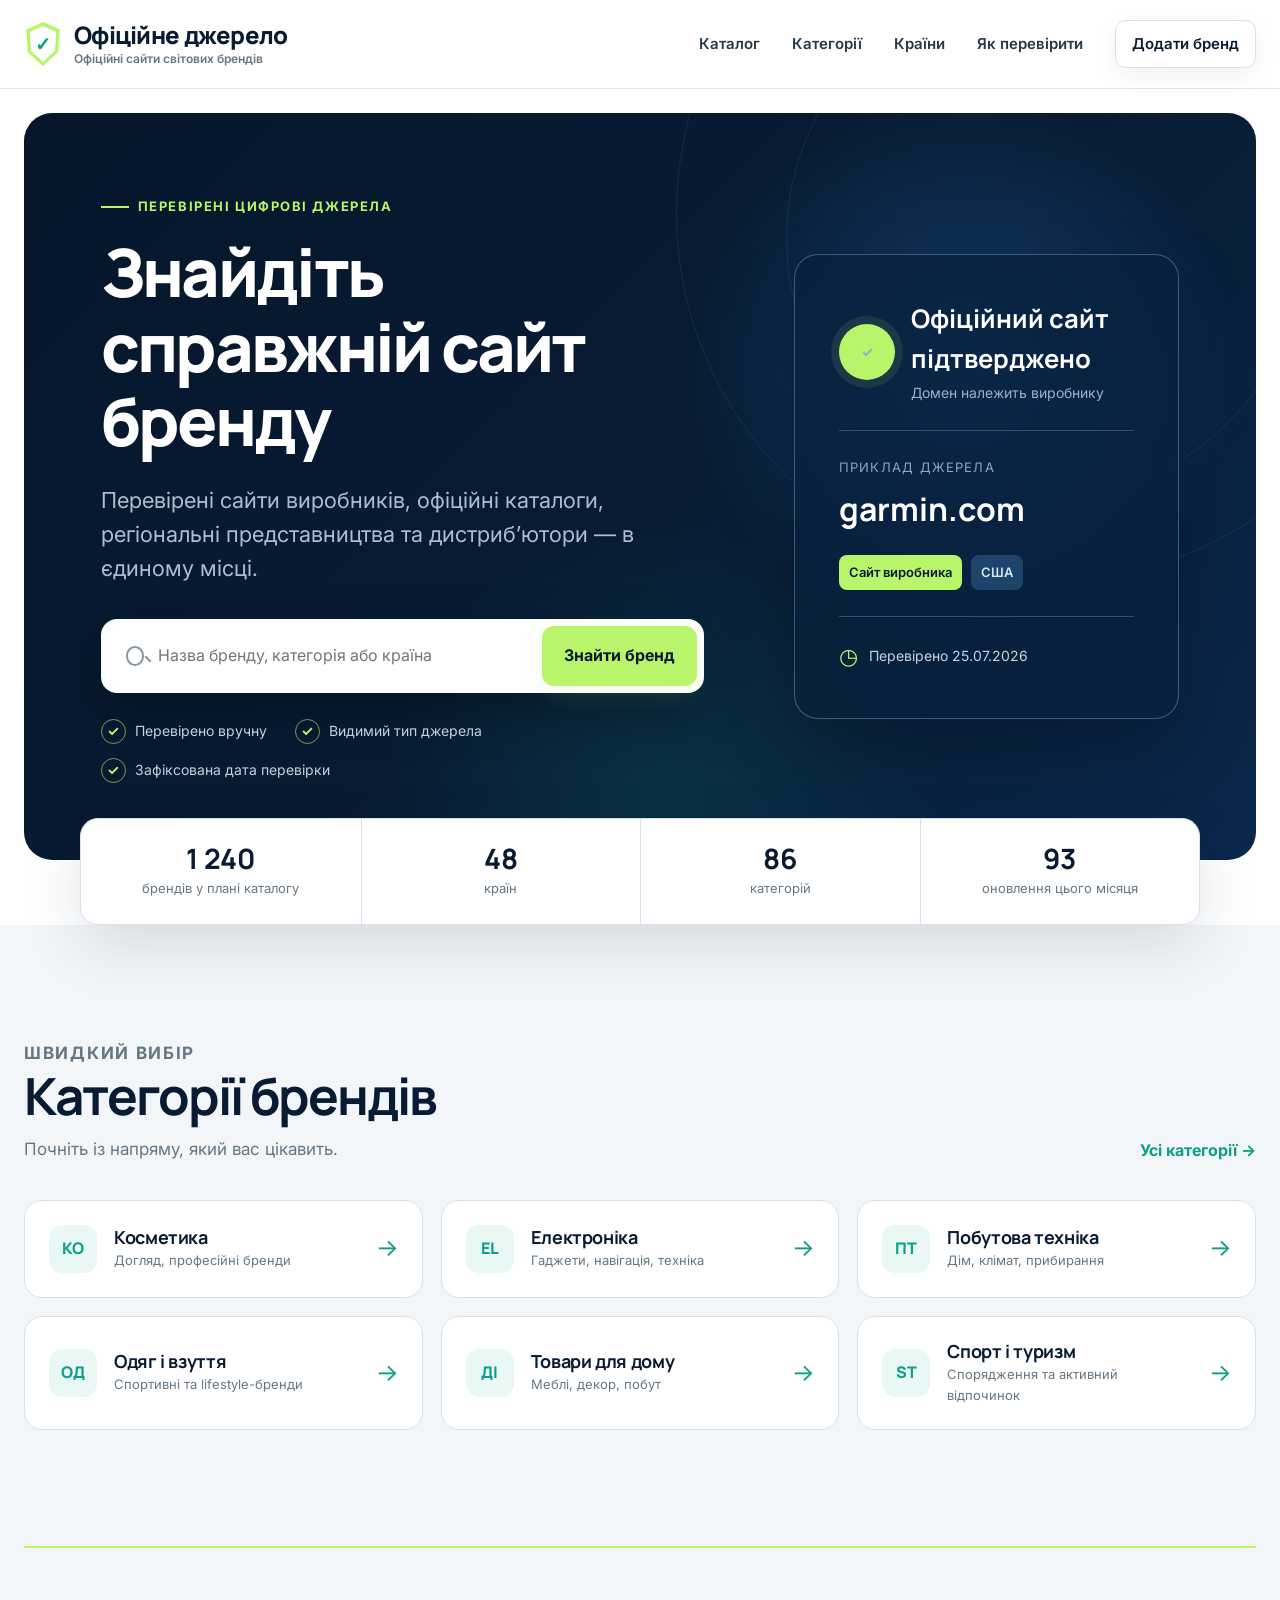
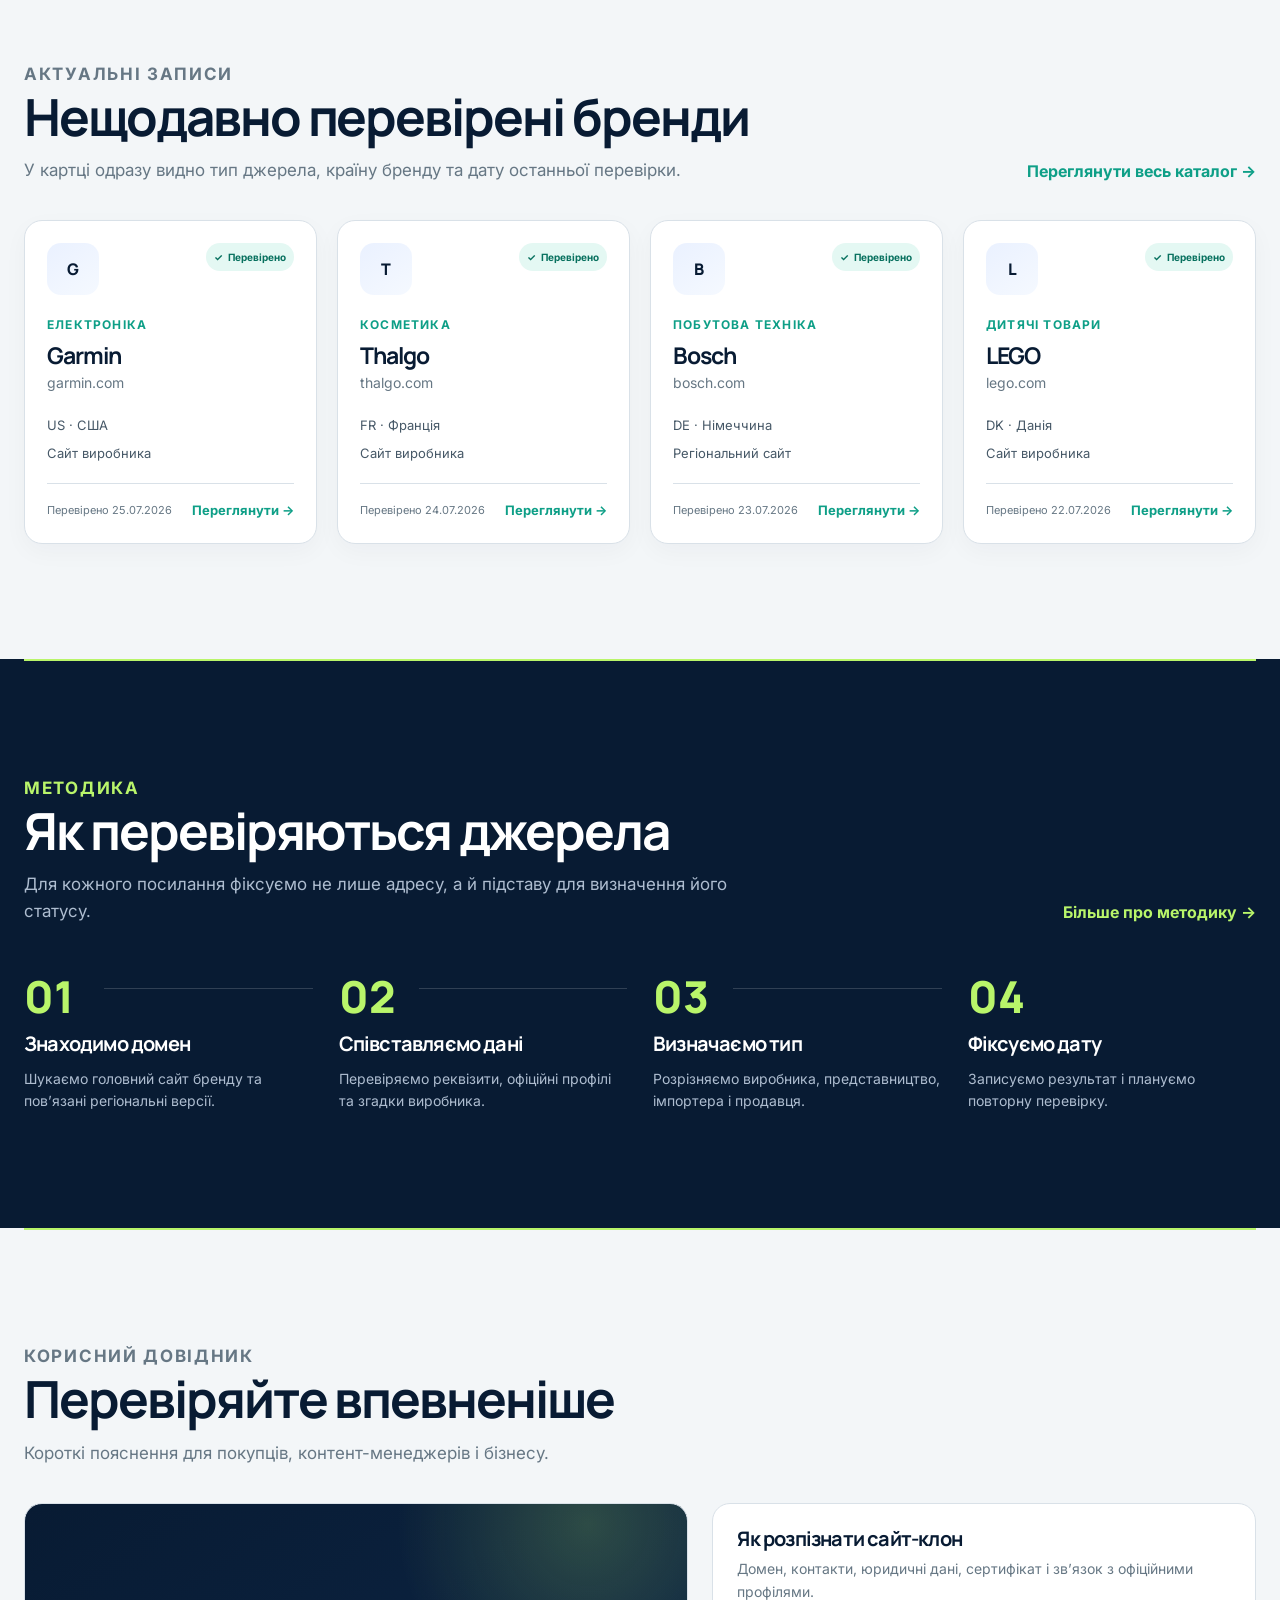
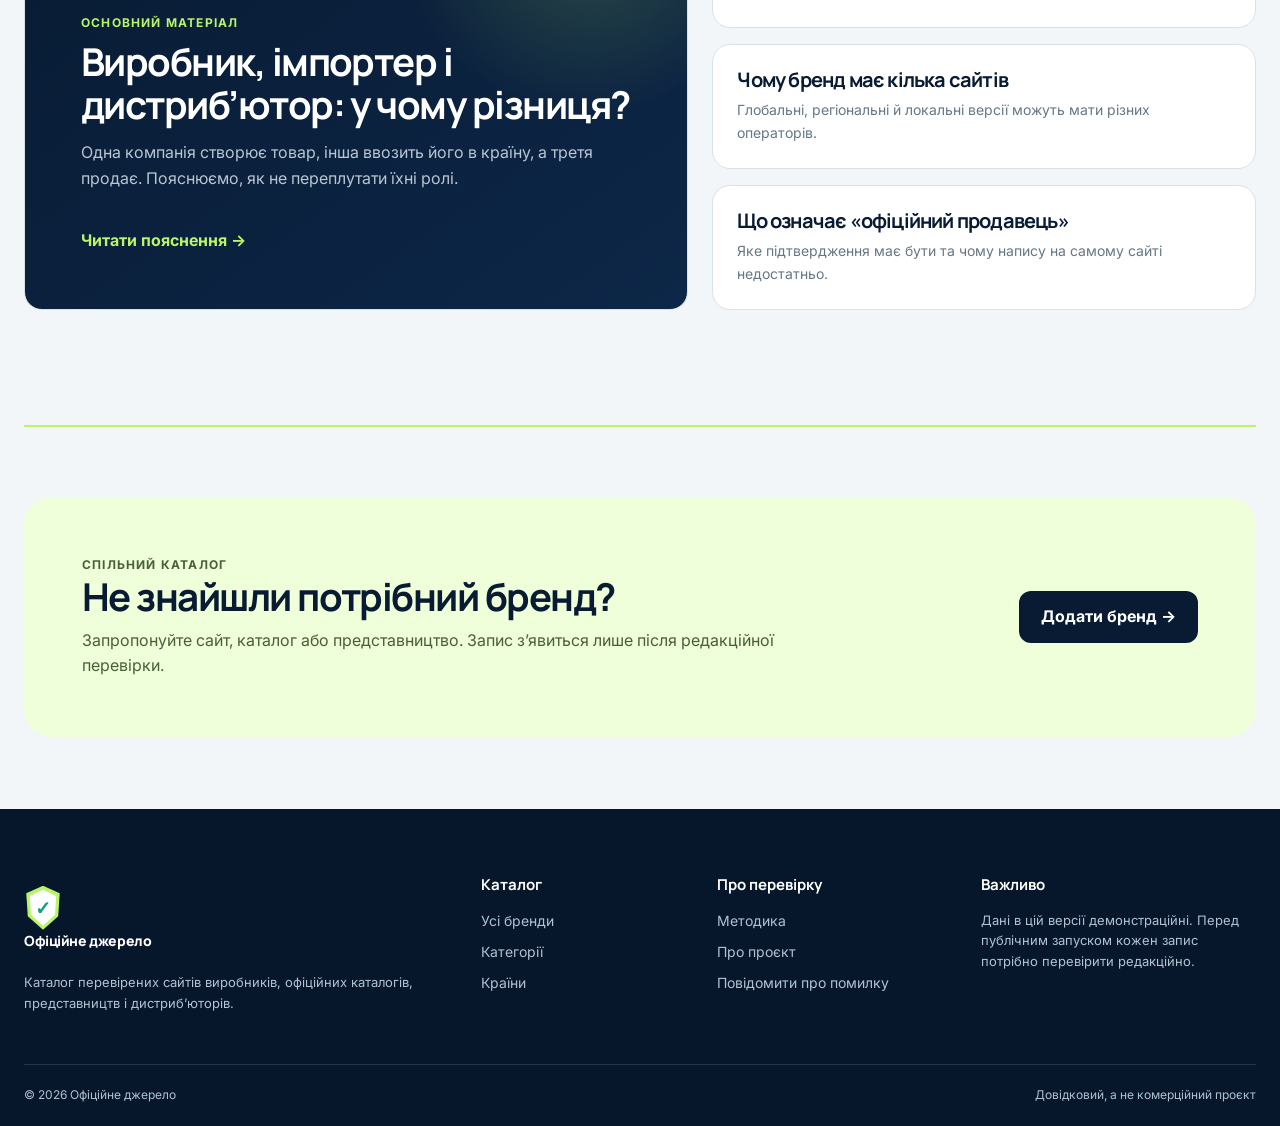
==== commit 3a1595be: "Add files via upload" ====
--- a/index.html
+++ b/index.html
@@ -22,7 +22,7 @@
         <div class="hero-content">
           <p class="kicker">Перевірені цифрові джерела</p>
           <h1 id="hero-title">Знайдіть справжній сайт бренду</h1>
-          <p class="hero-lead">Перевірені сайти виробників, офіційні каталоги, регіональні представництва та дистриб’ютори — в одному місці.</p>
+          <p class="hero-lead">Перевірені сайти виробників, офіційні каталоги, регіональні представництва та дистриб’ютори — в єдиному місці.</p>
           <form class="hero-search" id="hero-search" role="search">
             <label class="search-input-wrap">
               <span class="sr-only">Назва бренду, категорія або країна</span>
@@ -65,103 +65,105 @@
       </div>
     </div>
 
-    <section class="section">
-      <div class="container">
-        <div class="section-head">
-          <div>
-            <p class="eyebrow">Актуальні записи</p>
-            <h2>Нещодавно перевірені бренди</h2>
-            <p>У картці одразу видно тип джерела, країну бренду та дату останньої перевірки.</p>
+    <div class="home-surface">
+      <section class="section section-alt">
+        <div class="container">
+          <div class="section-head">
+            <div>
+              <p class="eyebrow">Швидкий вибір</p>
+              <h2>Категорії брендів</h2>
+              <p>Почніть із напряму, який вас цікавить.</p>
+            </div>
+            <a class="section-link" href="categories.html">Усі категорії →</a>
           </div>
-          <a class="section-link" href="catalog.html">Переглянути весь каталог →</a>
-        </div>
-        <div class="brand-grid" id="recent-brands"></div>
-      </div>
-    </section>
-
-    <section class="section section-alt">
-      <div class="container">
-        <div class="section-head">
-          <div>
-            <p class="eyebrow">Швидкий вибір</p>
-            <h2>Категорії брендів</h2>
-            <p>Почніть із напряму, який вас цікавить.</p>
-          </div>
-          <a class="section-link" href="categories.html">Усі категорії →</a>
-        </div>
-        <div class="category-grid">
-          <button class="category-card" type="button" data-category-link="Косметика">
-            <span class="category-icon">КО</span><span><h3>Косметика</h3><p>Догляд, професійні бренди</p></span><span class="category-arrow">→</span>
-          </button>
-          <button class="category-card" type="button" data-category-link="Електроніка">
-            <span class="category-icon">EL</span><span><h3>Електроніка</h3><p>Гаджети, навігація, техніка</p></span><span class="category-arrow">→</span>
-          </button>
-          <button class="category-card" type="button" data-category-link="Побутова техніка">
-            <span class="category-icon">ПТ</span><span><h3>Побутова техніка</h3><p>Дім, клімат, прибирання</p></span><span class="category-arrow">→</span>
-          </button>
-          <button class="category-card" type="button" data-category-link="Одяг і взуття">
-            <span class="category-icon">ОД</span><span><h3>Одяг і взуття</h3><p>Спортивні та lifestyle-бренди</p></span><span class="category-arrow">→</span>
-          </button>
-          <button class="category-card" type="button" data-category-link="Товари для дому">
-            <span class="category-icon">ДІ</span><span><h3>Товари для дому</h3><p>Меблі, декор, побут</p></span><span class="category-arrow">→</span>
-          </button>
-          <button class="category-card" type="button" data-category-link="Спорт і туризм">
-            <span class="category-icon">ST</span><span><h3>Спорт і туризм</h3><p>Спорядження та активний відпочинок</p></span><span class="category-arrow">→</span>
-          </button>
-        </div>
-      </div>
-    </section>
-
-    <section class="section section-dark">
-      <div class="container">
-        <div class="section-head">
-          <div>
-            <p class="eyebrow" style="color:var(--lime)">Методика</p>
-            <h2 style="color:#fff">Як ми перевіряємо джерело</h2>
-            <p style="color:#aebdd0">Для кожного посилання фіксуємо не лише адресу, а й підставу для визначення його статусу.</p>
-          </div>
-          <a class="section-link" style="color:var(--lime)" href="verify.html">Докладна методика →</a>
-        </div>
-        <div class="steps">
-          <article class="step"><h3>Знаходимо домен</h3><p>Шукаємо головний сайт бренду та пов’язані регіональні версії.</p></article>
-          <article class="step"><h3>Зіставляємо дані</h3><p>Перевіряємо реквізити, офіційні профілі та згадки виробника.</p></article>
-          <article class="step"><h3>Визначаємо тип</h3><p>Розрізняємо виробника, представництво, імпортера і продавця.</p></article>
-          <article class="step"><h3>Фіксуємо дату</h3><p>Записуємо результат і плануємо повторну перевірку.</p></article>
-        </div>
-      </div>
-    </section>
-
-    <section class="section">
-      <div class="container">
-        <div class="section-head">
-          <div>
-            <p class="eyebrow">Корисний довідник</p>
-            <h2>Перевіряйте впевненіше</h2>
-            <p>Короткі пояснення для покупців, контент-менеджерів і бізнесу.</p>
+          <div class="category-grid">
+            <button class="category-card" type="button" data-category-link="Косметика">
+              <span class="category-icon">КО</span><span><h3>Косметика</h3><p>Догляд, професійні бренди</p></span><span class="category-arrow">→</span>
+            </button>
+            <button class="category-card" type="button" data-category-link="Електроніка">
+              <span class="category-icon">EL</span><span><h3>Електроніка</h3><p>Гаджети, навігація, техніка</p></span><span class="category-arrow">→</span>
+            </button>
+            <button class="category-card" type="button" data-category-link="Побутова техніка">
+              <span class="category-icon">ПТ</span><span><h3>Побутова техніка</h3><p>Дім, клімат, прибирання</p></span><span class="category-arrow">→</span>
+            </button>
+            <button class="category-card" type="button" data-category-link="Одяг і взуття">
+              <span class="category-icon">ОД</span><span><h3>Одяг і взуття</h3><p>Спортивні та lifestyle-бренди</p></span><span class="category-arrow">→</span>
+            </button>
+            <button class="category-card" type="button" data-category-link="Товари для дому">
+              <span class="category-icon">ДІ</span><span><h3>Товари для дому</h3><p>Меблі, декор, побут</p></span><span class="category-arrow">→</span>
+            </button>
+            <button class="category-card" type="button" data-category-link="Спорт і туризм">
+              <span class="category-icon">ST</span><span><h3>Спорт і туризм</h3><p>Спорядження та активний відпочинок</p></span><span class="category-arrow">→</span>
+            </button>
           </div>
         </div>
-        <div class="guide-grid">
-          <article class="guide-feature">
-            <p class="eyebrow">Основний матеріал</p>
-            <h3>Виробник, імпортер і дистриб’ютор: у чому різниця?</h3>
-            <p>Одна компанія створює товар, інша ввозить його в країну, а третя продає. Пояснюємо, як не переплутати їхні ролі.</p>
-            <a href="verify.html#roles">Читати пояснення →</a>
-          </article>
-          <div class="guide-list">
-            <article><h3>Як розпізнати сайт-клон</h3><p>Домен, контакти, юридичні дані, сертифікат і зв’язок з офіційними профілями.</p></article>
-            <article><h3>Чому бренд має кілька сайтів</h3><p>Глобальні, регіональні й локальні версії можуть мати різних операторів.</p></article>
-            <article><h3>Що означає «офіційний продавець»</h3><p>Яке підтвердження має бути та чому напису на самому сайті недостатньо.</p></article>
+      </section>
+
+      <section class="section">
+        <div class="container">
+          <div class="section-head">
+            <div>
+              <p class="eyebrow">Актуальні записи</p>
+              <h2>Нещодавно перевірені бренди</h2>
+              <p>У картці одразу видно тип джерела, країну бренду та дату останньої перевірки.</p>
+            </div>
+            <a class="section-link" href="catalog.html">Переглянути весь каталог →</a>
+          </div>
+          <div class="brand-grid" id="recent-brands"></div>
+        </div>
+      </section>
+
+      <section class="section section-dark">
+        <div class="container">
+          <div class="section-head">
+            <div>
+              <p class="eyebrow" style="color:var(--lime)">Методика</p>
+              <h2 style="color:#fff">Як перевіряються джерела</h2>
+              <p style="color:#aebdd0">Для кожного посилання фіксуємо не лише адресу, а й підставу для визначення його статусу.</p>
+            </div>
+            <a class="section-link" style="color:var(--lime)" href="verify.html">Більше про методику →</a>
+          </div>
+          <div class="steps">
+            <article class="step"><h3>Знаходимо домен</h3><p>Шукаємо головний сайт бренду та пов’язані регіональні версії.</p></article>
+            <article class="step"><h3>Співставляємо дані</h3><p>Перевіряємо реквізити, офіційні профілі та згадки виробника.</p></article>
+            <article class="step"><h3>Визначаємо тип</h3><p>Розрізняємо виробника, представництво, імпортера і продавця.</p></article>
+            <article class="step"><h3>Фіксуємо дату</h3><p>Записуємо результат і плануємо повторну перевірку.</p></article>
           </div>
         </div>
-      </div>
-    </section>
+      </section>
 
-    <section class="section-tight">
-      <div class="container cta-panel">
-        <div><p class="eyebrow">Спільний каталог</p><h2>Не знайшли потрібний бренд?</h2><p>Запропонуйте сайт, каталог або представництво. Запис з’явиться лише після редакційної перевірки.</p></div>
-        <a class="btn btn-dark" href="submit.html">Додати бренд →</a>
-      </div>
-    </section>
+      <section class="section">
+        <div class="container">
+          <div class="section-head">
+            <div>
+              <p class="eyebrow">Корисний довідник</p>
+              <h2>Перевіряйте впевненіше</h2>
+              <p>Короткі пояснення для покупців, контент-менеджерів і бізнесу.</p>
+            </div>
+          </div>
+          <div class="guide-grid">
+            <article class="guide-feature">
+              <p class="eyebrow">Основний матеріал</p>
+              <h3>Виробник, імпортер і дистриб’ютор: у чому різниця?</h3>
+              <p>Одна компанія створює товар, інша ввозить його в країну, а третя продає. Пояснюємо, як не переплутати їхні ролі.</p>
+              <a href="verify.html#roles">Читати пояснення →</a>
+            </article>
+            <div class="guide-list">
+              <article><h3>Як розпізнати сайт-клон</h3><p>Домен, контакти, юридичні дані, сертифікат і зв’язок з офіційними профілями.</p></article>
+              <article><h3>Чому бренд має кілька сайтів</h3><p>Глобальні, регіональні й локальні версії можуть мати різних операторів.</p></article>
+              <article><h3>Що означає «офіційний продавець»</h3><p>Яке підтвердження має бути та чому напису на самому сайті недостатньо.</p></article>
+            </div>
+          </div>
+        </div>
+      </section>
+
+      <section class="section-tight">
+        <div class="container cta-panel">
+          <div><p class="eyebrow">Спільний каталог</p><h2>Не знайшли потрібний бренд?</h2><p>Запропонуйте сайт, каталог або представництво. Запис з’явиться лише після редакційної перевірки.</p></div>
+          <a class="btn btn-dark" href="submit.html">Додати бренд →</a>
+        </div>
+      </section>
+    </div>
   </main>
   <div data-footer></div>
   <button class="back-top" id="back-top" type="button" aria-label="Повернутися нагору">↑</button>
--- a/style.css
+++ b/style.css
@@ -80,7 +80,7 @@
 }
 
 .container {
-  width: min(calc(100% - 40px), var(--container));
+  width: min(calc(100% - 48px), var(--container));
   margin-inline: auto;
 }
 
@@ -140,6 +140,27 @@
   font-weight: 800;
   letter-spacing: -0.03em;
   white-space: nowrap;
+}
+
+.brand-copy {
+  display: grid;
+  gap: 2px;
+  line-height: 1.1;
+}
+
+.brand-title,
+.brand-subtitle {
+  display: block;
+}
+
+.brand-subtitle {
+  color: var(--muted);
+  font-family: "Inter", Arial, sans-serif;
+  font-size: 12px;
+  font-weight: 600;
+  letter-spacing: 0;
+  line-height: 1.25;
+  white-space: normal;
 }
 
 .brand-shield {
@@ -610,6 +631,31 @@
   background: var(--surface-alt);
 }
 
+.home-surface {
+  background: var(--surface-alt);
+}
+
+.home-surface > section {
+  position: relative;
+}
+
+.home-surface > .section:not(.section-dark),
+.home-surface > .section-tight {
+  background: var(--surface-alt);
+}
+
+.home-surface > section + section::before {
+  content: "";
+  position: absolute;
+  z-index: 2;
+  top: 0;
+  left: 50%;
+  width: min(calc(100% - 48px), var(--container));
+  height: 2px;
+  background: var(--lime);
+  transform: translateX(-50%);
+}
+
 .section-dark {
   color: #fff;
   background: var(--navy-900);
@@ -1580,6 +1626,18 @@
 
 .success-panel p {
   color: var(--muted);
+}
+
+.telegram-preview {
+  width: 100%;
+  min-height: 168px;
+  margin: 18px 0 22px;
+  padding: 14px;
+  border: 1px solid var(--line);
+  border-radius: 12px;
+  color: var(--ink);
+  background: var(--surface-alt);
+  resize: vertical;
 }
 
 .about-values {
@@ -1678,7 +1736,7 @@
 
 @media (max-width: 860px) {
   .container {
-    width: min(calc(100% - 32px), var(--container));
+    width: min(calc(100% - 40px), var(--container));
   }
 
   .header-inner {
@@ -1801,11 +1859,22 @@
 
 @media (max-width: 620px) {
   .container {
-    width: min(calc(100% - 24px), var(--container));
+    width: min(calc(100% - 36px), var(--container));
   }
 
   .brand {
+    gap: 10px;
     font-size: 18px;
+    white-space: normal;
+  }
+
+  .brand-subtitle {
+    max-width: 180px;
+    font-size: 10.5px;
+  }
+
+  .header-inner {
+    gap: 14px;
   }
 
   .brand-shield {
@@ -1822,9 +1891,15 @@
     font-size: clamp(39px, 13vw, 56px);
   }
 
+  .kicker::before {
+    display: none;
+  }
+
   .hero-search {
     grid-template-columns: 1fr;
     gap: 5px;
+    margin-bottom: 14px;
+    transform: translateY(-10px);
   }
 
   .hero-search button {
@@ -1924,6 +1999,15 @@
   .facts-grid,
   .form-grid {
     grid-template-columns: 1fr;
+  }
+
+  .form-actions {
+    align-items: stretch;
+    flex-direction: column;
+  }
+
+  .form-actions .btn {
+    width: 100%;
   }
 
   .source-card {
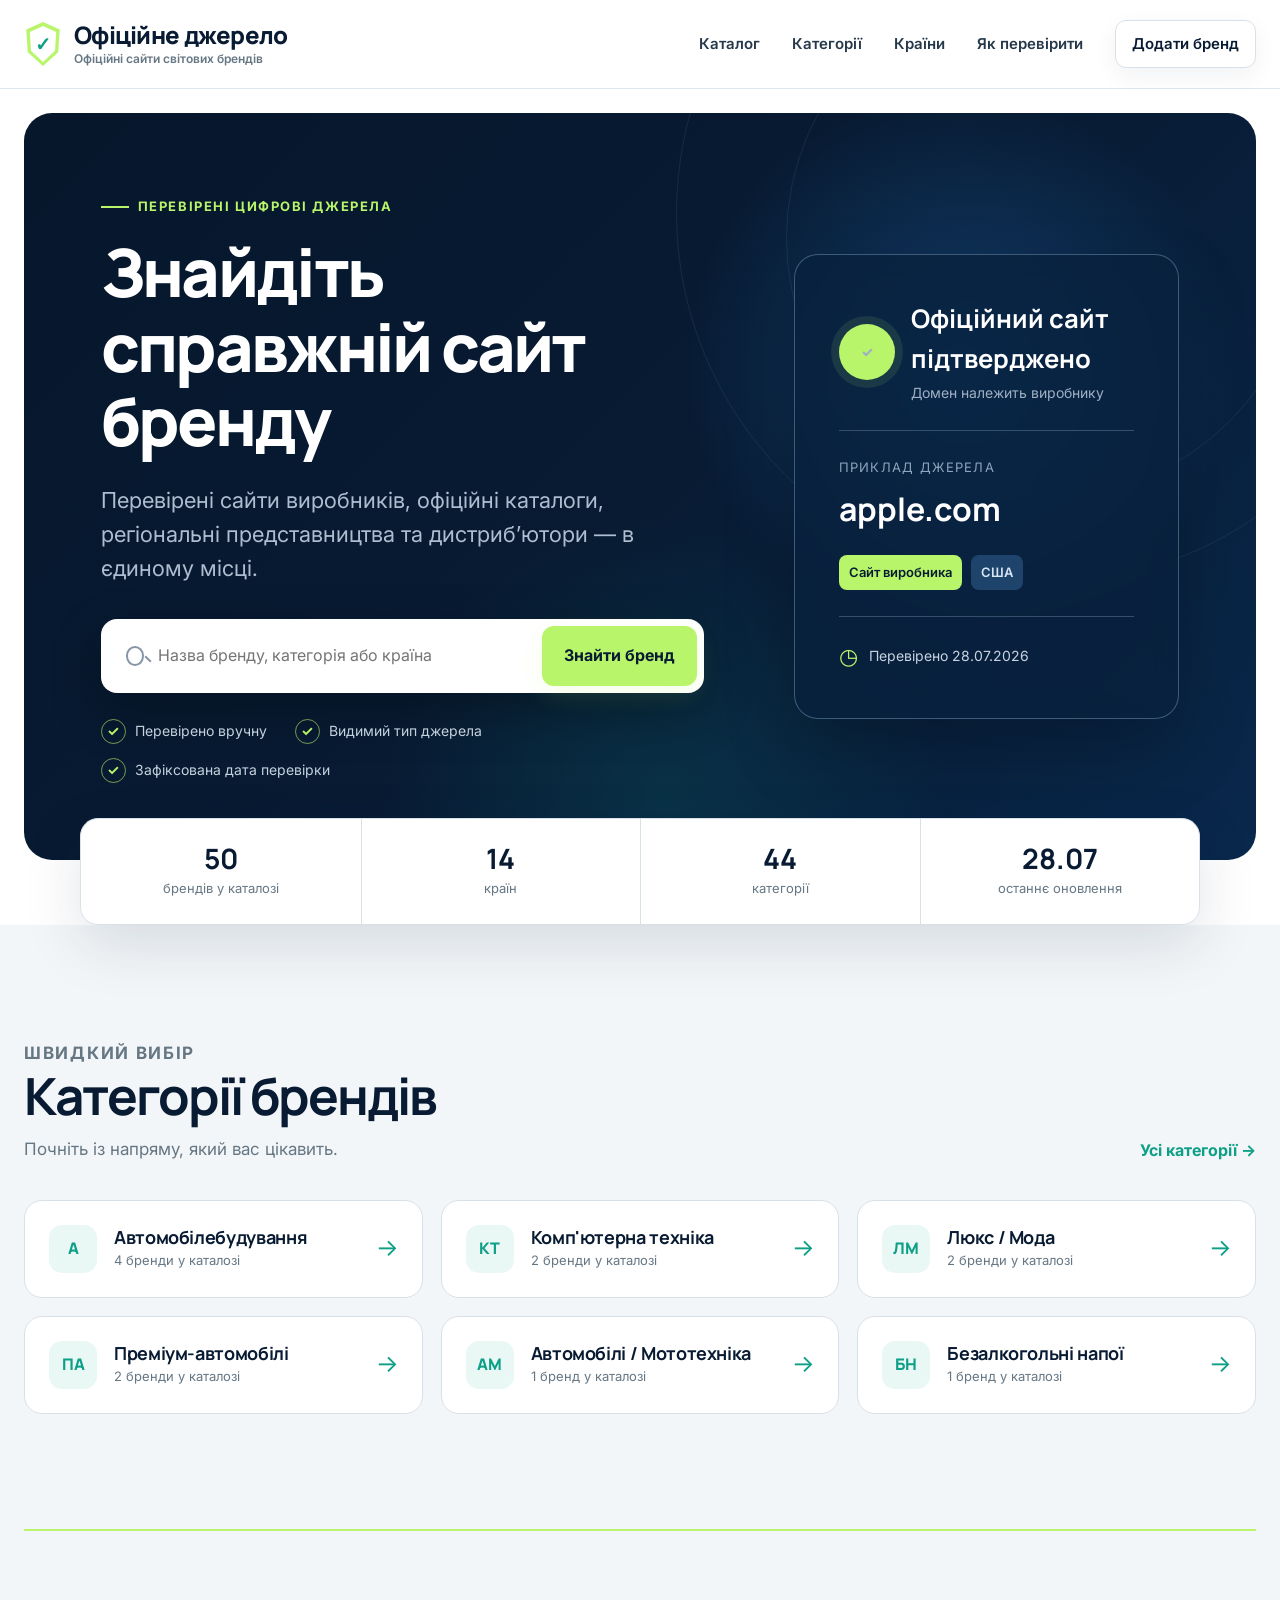
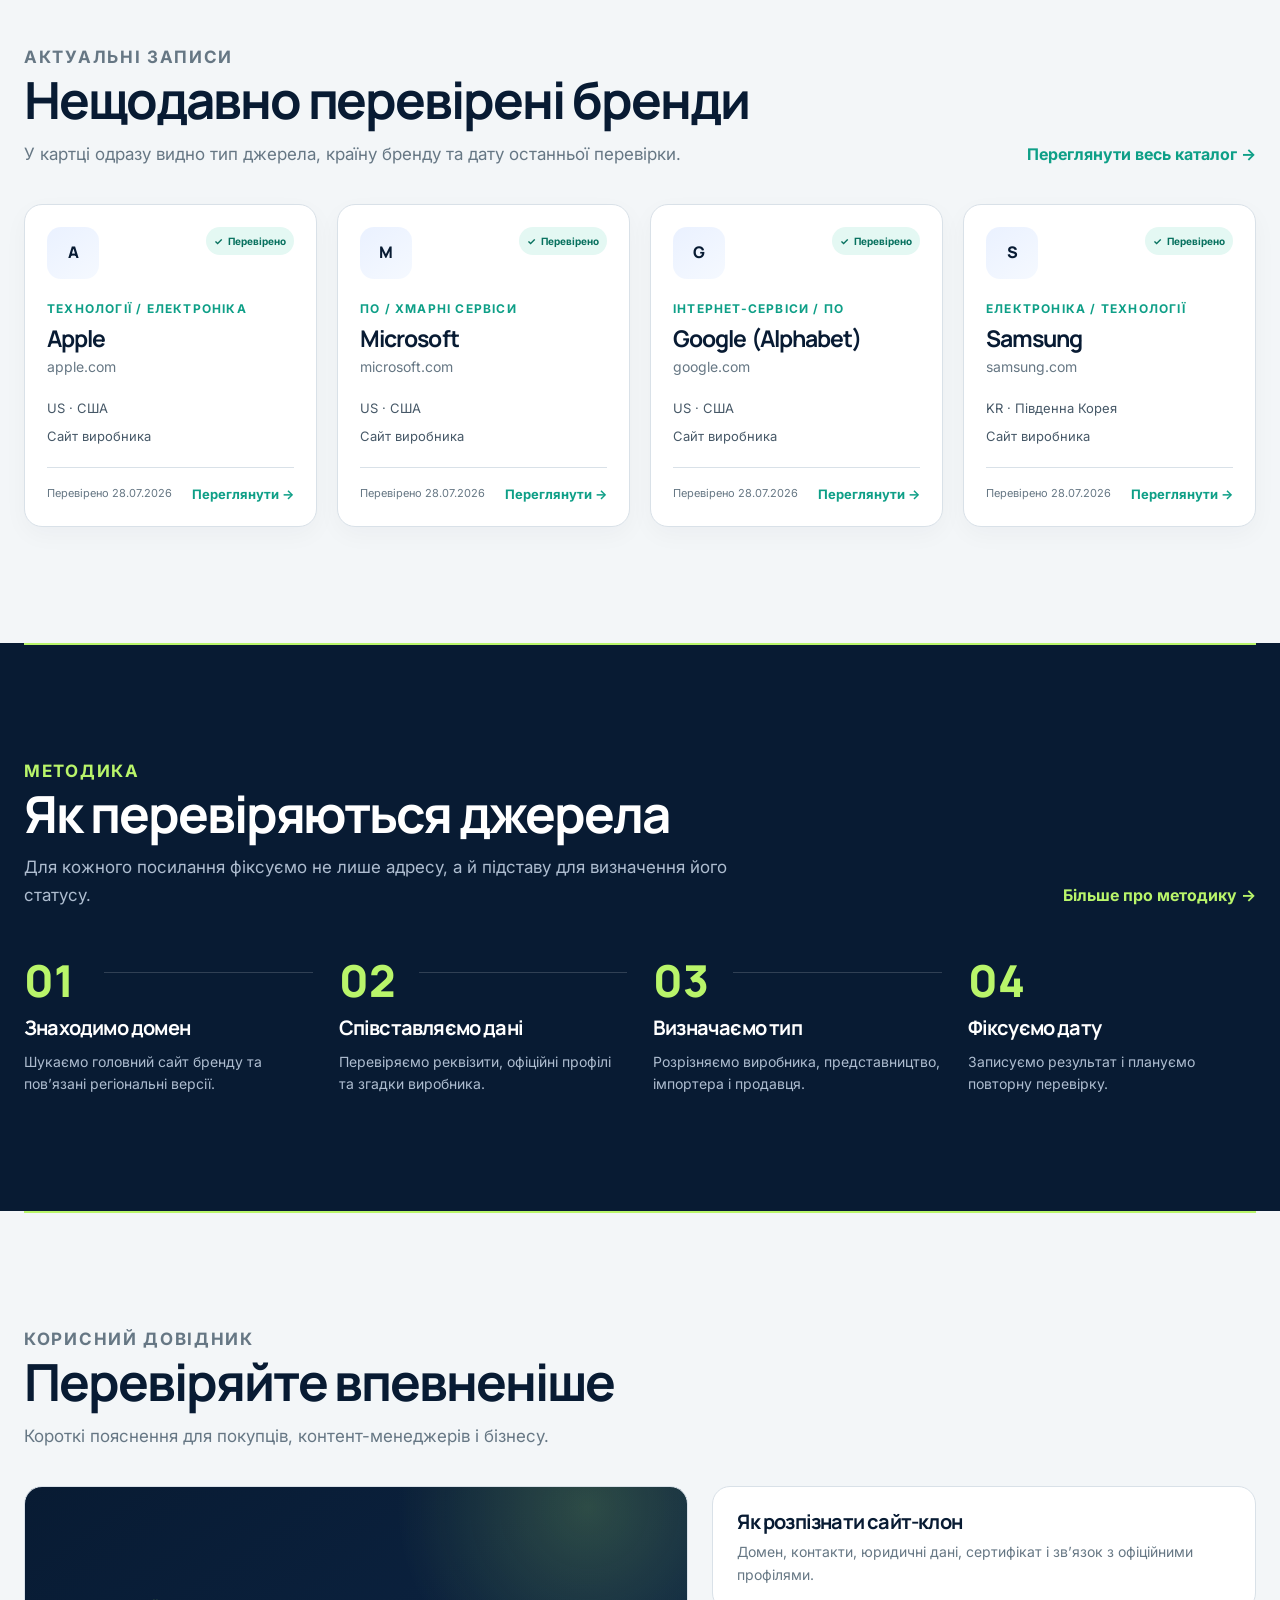
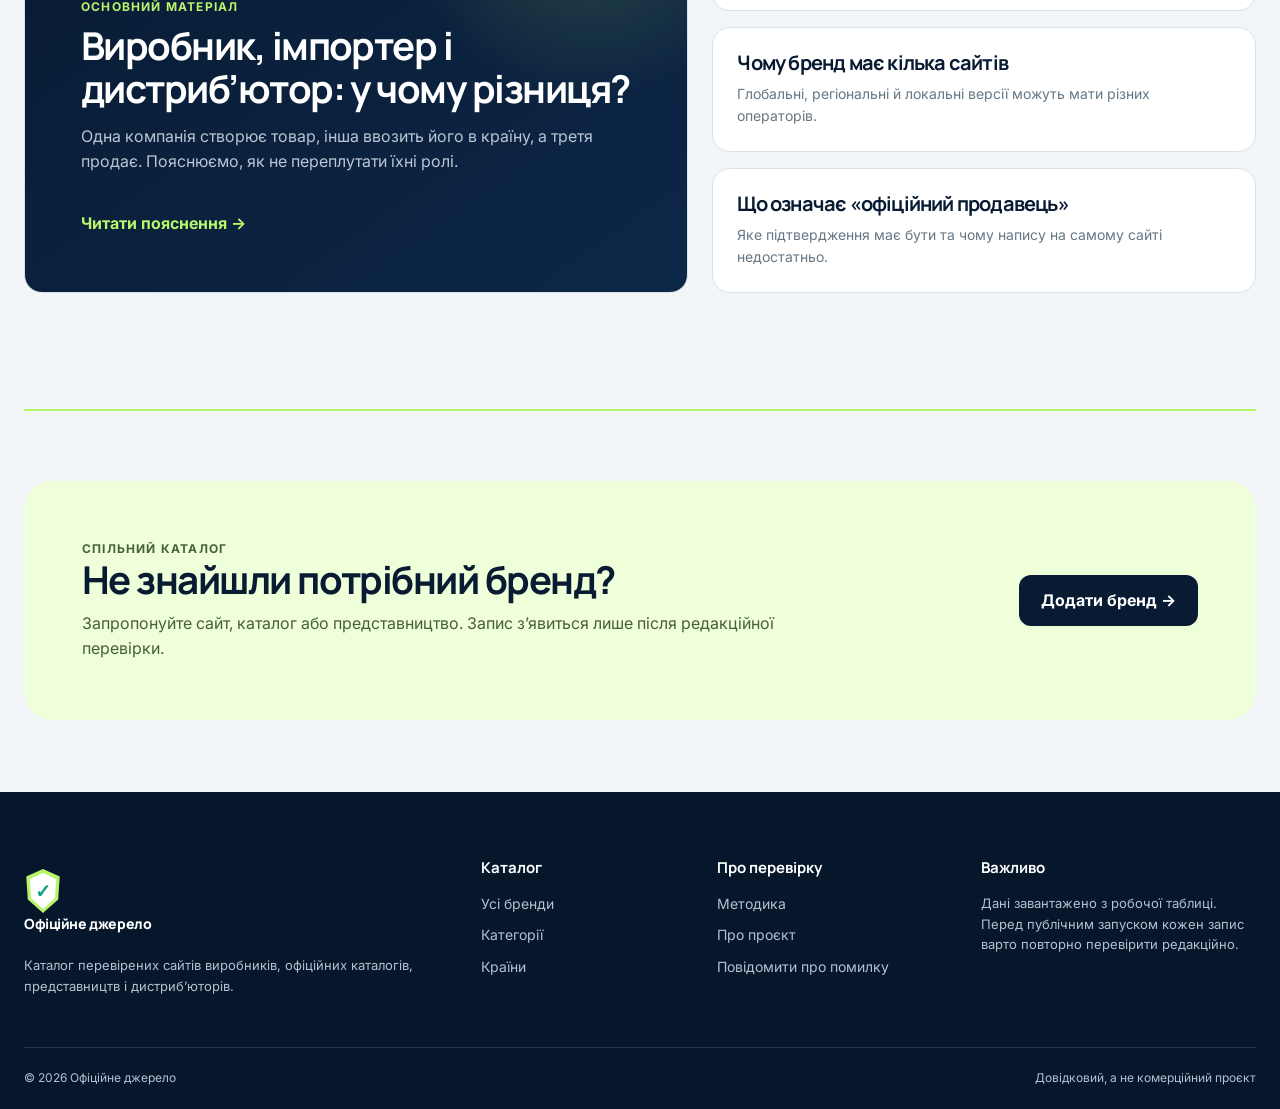
==== commit ab95305b: "Add files via upload" ====
--- a/index.html
+++ b/index.html
@@ -47,21 +47,21 @@
           </div>
           <div class="verified-domain">
             <p>Приклад джерела</p>
-            <a href="brand.html">garmin.com</a>
+            <a href="brand.html?id=apple">apple.com</a>
           </div>
           <div class="verified-tags">
             <span class="tag tag-lime">Сайт виробника</span>
             <span class="tag">США</span>
           </div>
-          <p class="checked-date">Перевірено 25.07.2026</p>
+          <p class="checked-date">Перевірено 28.07.2026</p>
         </aside>
       </section>
 
       <div class="stats-strip" aria-label="Статистика каталогу">
-        <div class="stat"><strong>1 240</strong><span>брендів у плані каталогу</span></div>
-        <div class="stat"><strong>48</strong><span>країн</span></div>
-        <div class="stat"><strong>86</strong><span>категорій</span></div>
-        <div class="stat"><strong>93</strong><span>оновлення цього місяця</span></div>
+        <div class="stat"><strong>50</strong><span>брендів у каталозі</span></div>
+        <div class="stat"><strong>14</strong><span>країн</span></div>
+        <div class="stat"><strong>44</strong><span>категорії</span></div>
+        <div class="stat"><strong>28.07</strong><span>останнє оновлення</span></div>
       </div>
     </div>
 
@@ -76,26 +76,7 @@
             </div>
             <a class="section-link" href="categories.html">Усі категорії →</a>
           </div>
-          <div class="category-grid">
-            <button class="category-card" type="button" data-category-link="Косметика">
-              <span class="category-icon">КО</span><span><h3>Косметика</h3><p>Догляд, професійні бренди</p></span><span class="category-arrow">→</span>
-            </button>
-            <button class="category-card" type="button" data-category-link="Електроніка">
-              <span class="category-icon">EL</span><span><h3>Електроніка</h3><p>Гаджети, навігація, техніка</p></span><span class="category-arrow">→</span>
-            </button>
-            <button class="category-card" type="button" data-category-link="Побутова техніка">
-              <span class="category-icon">ПТ</span><span><h3>Побутова техніка</h3><p>Дім, клімат, прибирання</p></span><span class="category-arrow">→</span>
-            </button>
-            <button class="category-card" type="button" data-category-link="Одяг і взуття">
-              <span class="category-icon">ОД</span><span><h3>Одяг і взуття</h3><p>Спортивні та lifestyle-бренди</p></span><span class="category-arrow">→</span>
-            </button>
-            <button class="category-card" type="button" data-category-link="Товари для дому">
-              <span class="category-icon">ДІ</span><span><h3>Товари для дому</h3><p>Меблі, декор, побут</p></span><span class="category-arrow">→</span>
-            </button>
-            <button class="category-card" type="button" data-category-link="Спорт і туризм">
-              <span class="category-icon">ST</span><span><h3>Спорт і туризм</h3><p>Спорядження та активний відпочинок</p></span><span class="category-arrow">→</span>
-            </button>
-          </div>
+          <div class="category-grid" id="home-category-grid"></div>
         </div>
       </section>
 
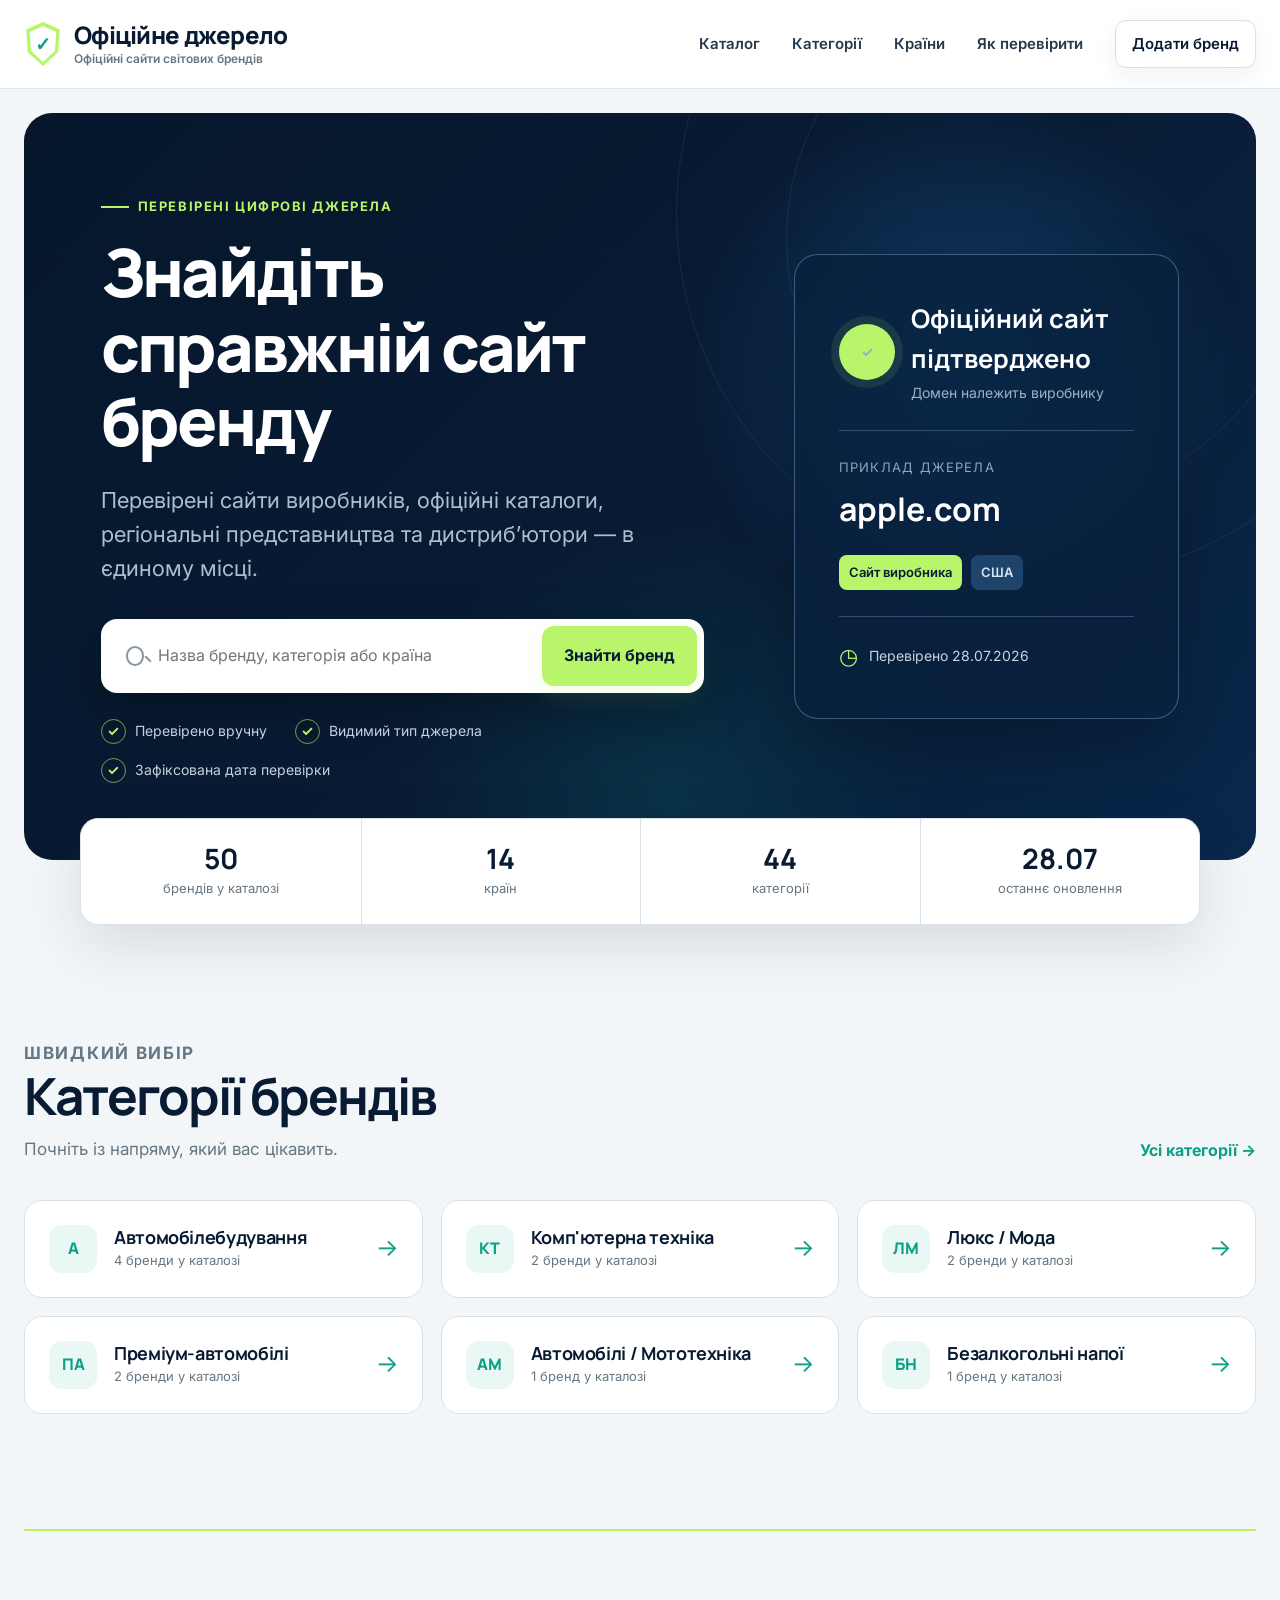
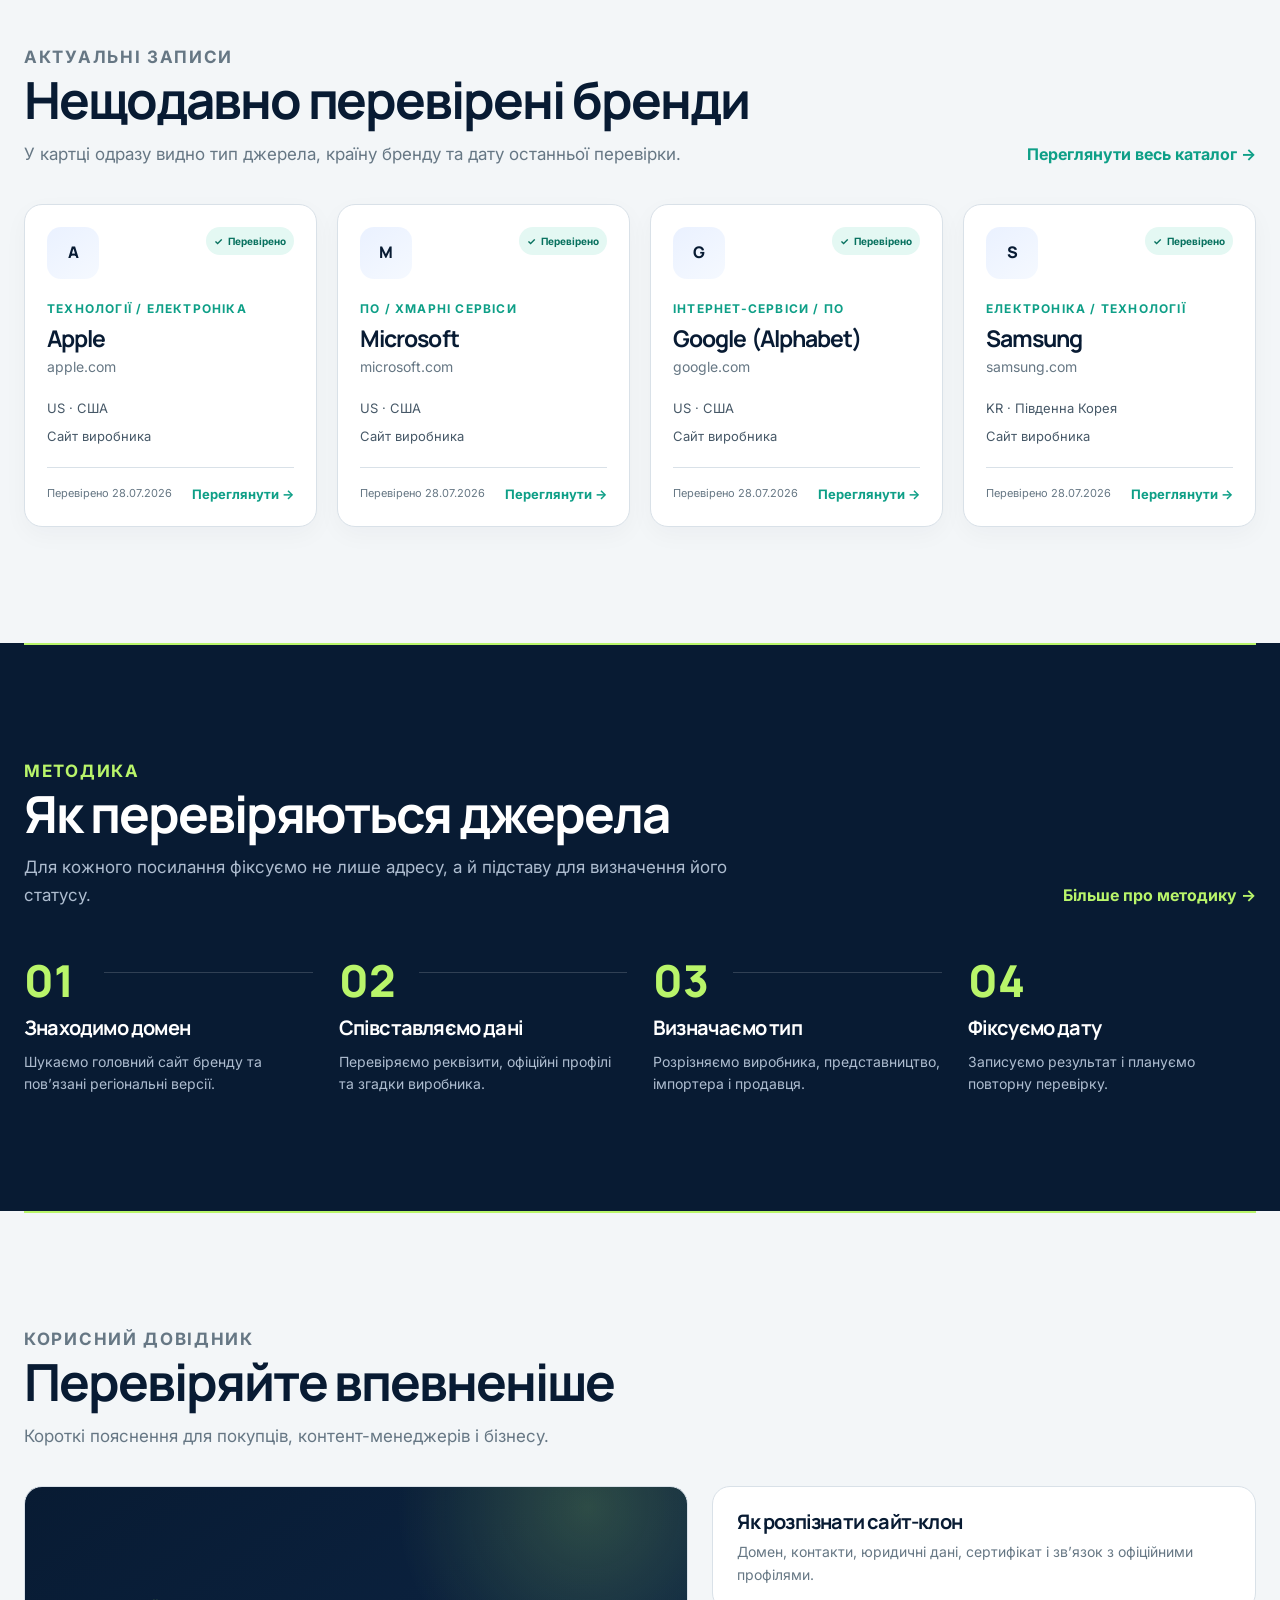
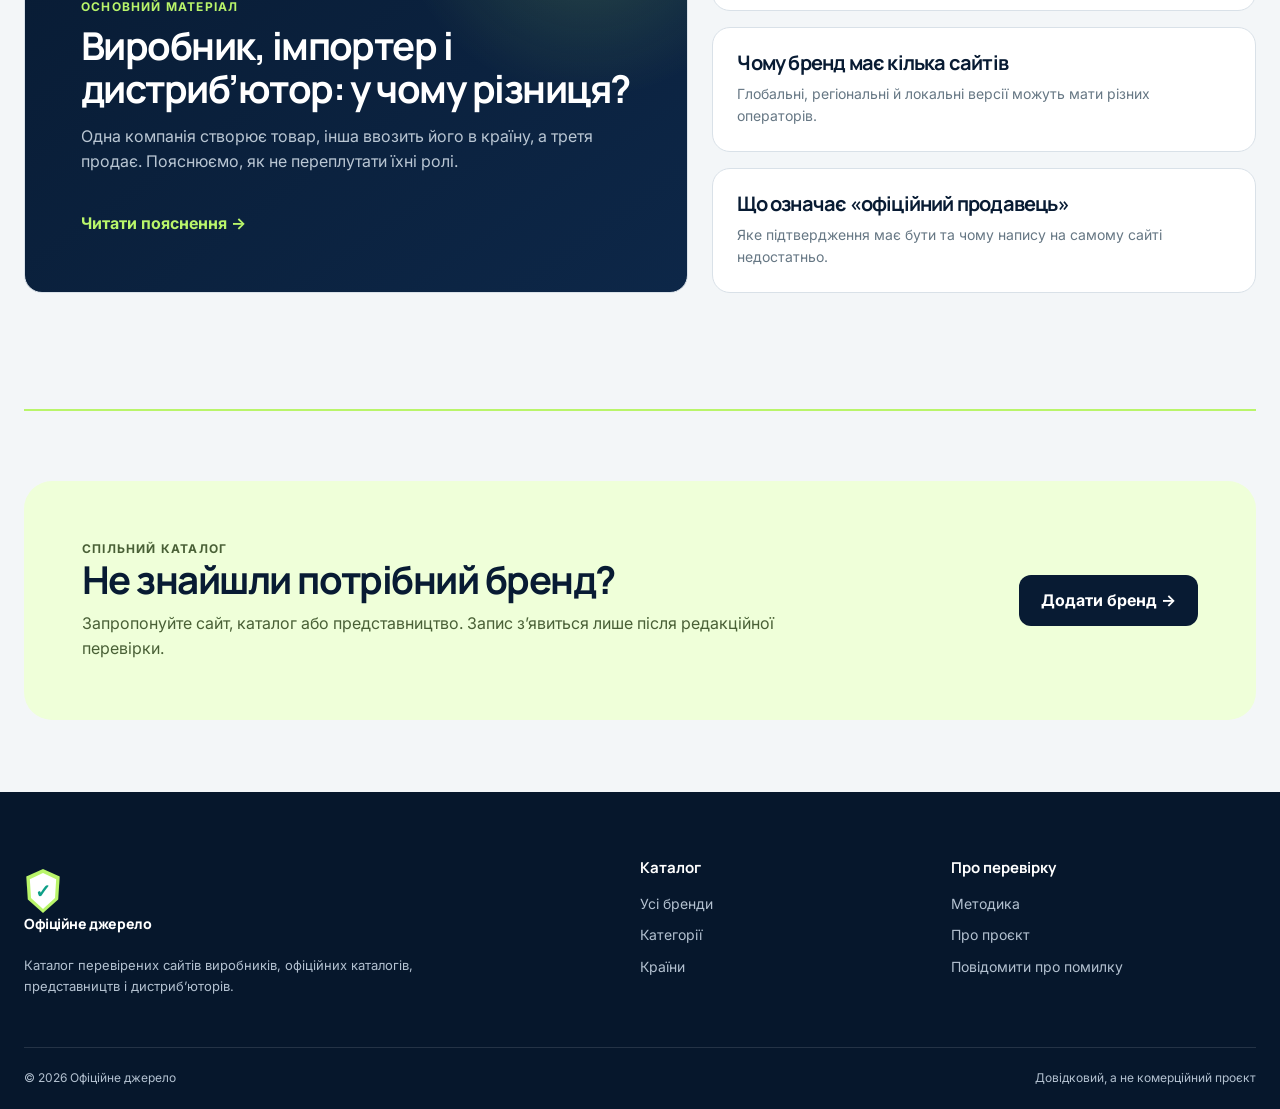
==== commit 89790860: "Install and Configure Vercel Web Analytics # Vercel Web Analytics Implementation Report  ## Summary " ====
--- a/index.html
+++ b/index.html
@@ -3,6 +3,7 @@
 <head>
   <meta charset="utf-8">
   <meta name="viewport" content="width=device-width, initial-scale=1">
+  <script defer src="https://cdn.vercel-insights.com/v1/script.js"></script>
   <title>Офіційне джерело — каталог справжніх сайтів брендів</title>
   <meta name="description" content="Знаходьте перевірені офіційні сайти виробників, каталоги, представництва та дистриб’юторів.">
   <meta name="theme-color" content="#081b33">
--- a/style.css
+++ b/style.css
@@ -48,6 +48,10 @@
   -webkit-font-smoothing: antialiased;
 }
 
+body[data-page="home"] #main {
+  background: var(--surface-alt);
+}
+
 body.menu-open {
   overflow: hidden;
 }
@@ -1032,7 +1036,7 @@
 
 .footer-grid {
   display: grid;
-  grid-template-columns: 1.5fr 0.7fr 0.8fr 1fr;
+  grid-template-columns: 1.5fr 0.7fr 0.8fr;
   gap: 44px;
 }
 
@@ -1106,32 +1110,6 @@
 
 .page-intro .eyebrow {
   margin-bottom: 10px;
-}
-
-.demo-note {
-  display: flex;
-  align-items: flex-start;
-  gap: 12px;
-  margin-top: 28px;
-  padding: 15px 18px;
-  border: 1px solid #d9e7b5;
-  border-radius: 12px;
-  color: #43552b;
-  background: var(--lime-soft);
-  font-size: 13px;
-}
-
-.demo-note::before {
-  content: "i";
-  width: 22px;
-  height: 22px;
-  display: grid;
-  flex: 0 0 auto;
-  place-items: center;
-  border-radius: 50%;
-  color: #fff;
-  background: #6d8f36;
-  font-weight: 700;
 }
 
 .catalog-layout {
@@ -1729,7 +1707,7 @@
   }
 
   .footer-grid {
-    grid-template-columns: 1.4fr repeat(3, 1fr);
+    grid-template-columns: 1.4fr repeat(2, 1fr);
     gap: 28px;
   }
 }
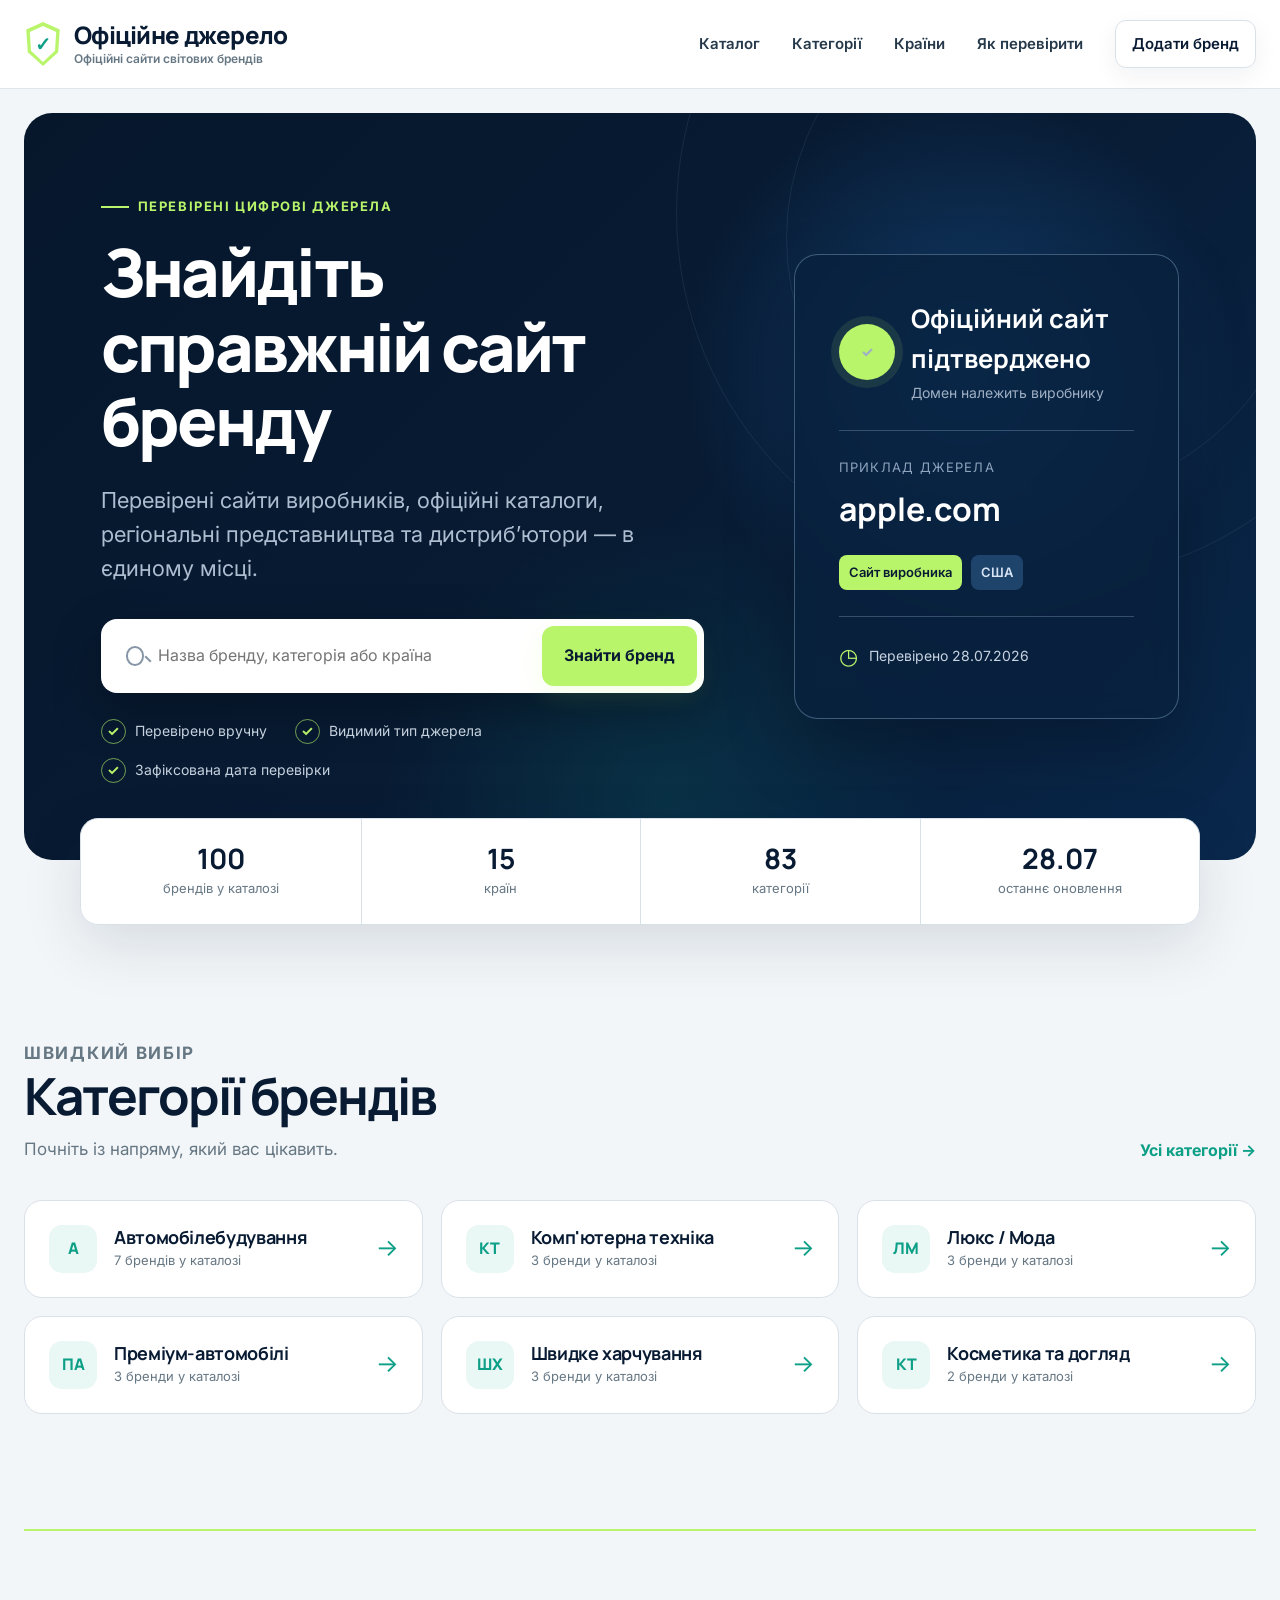
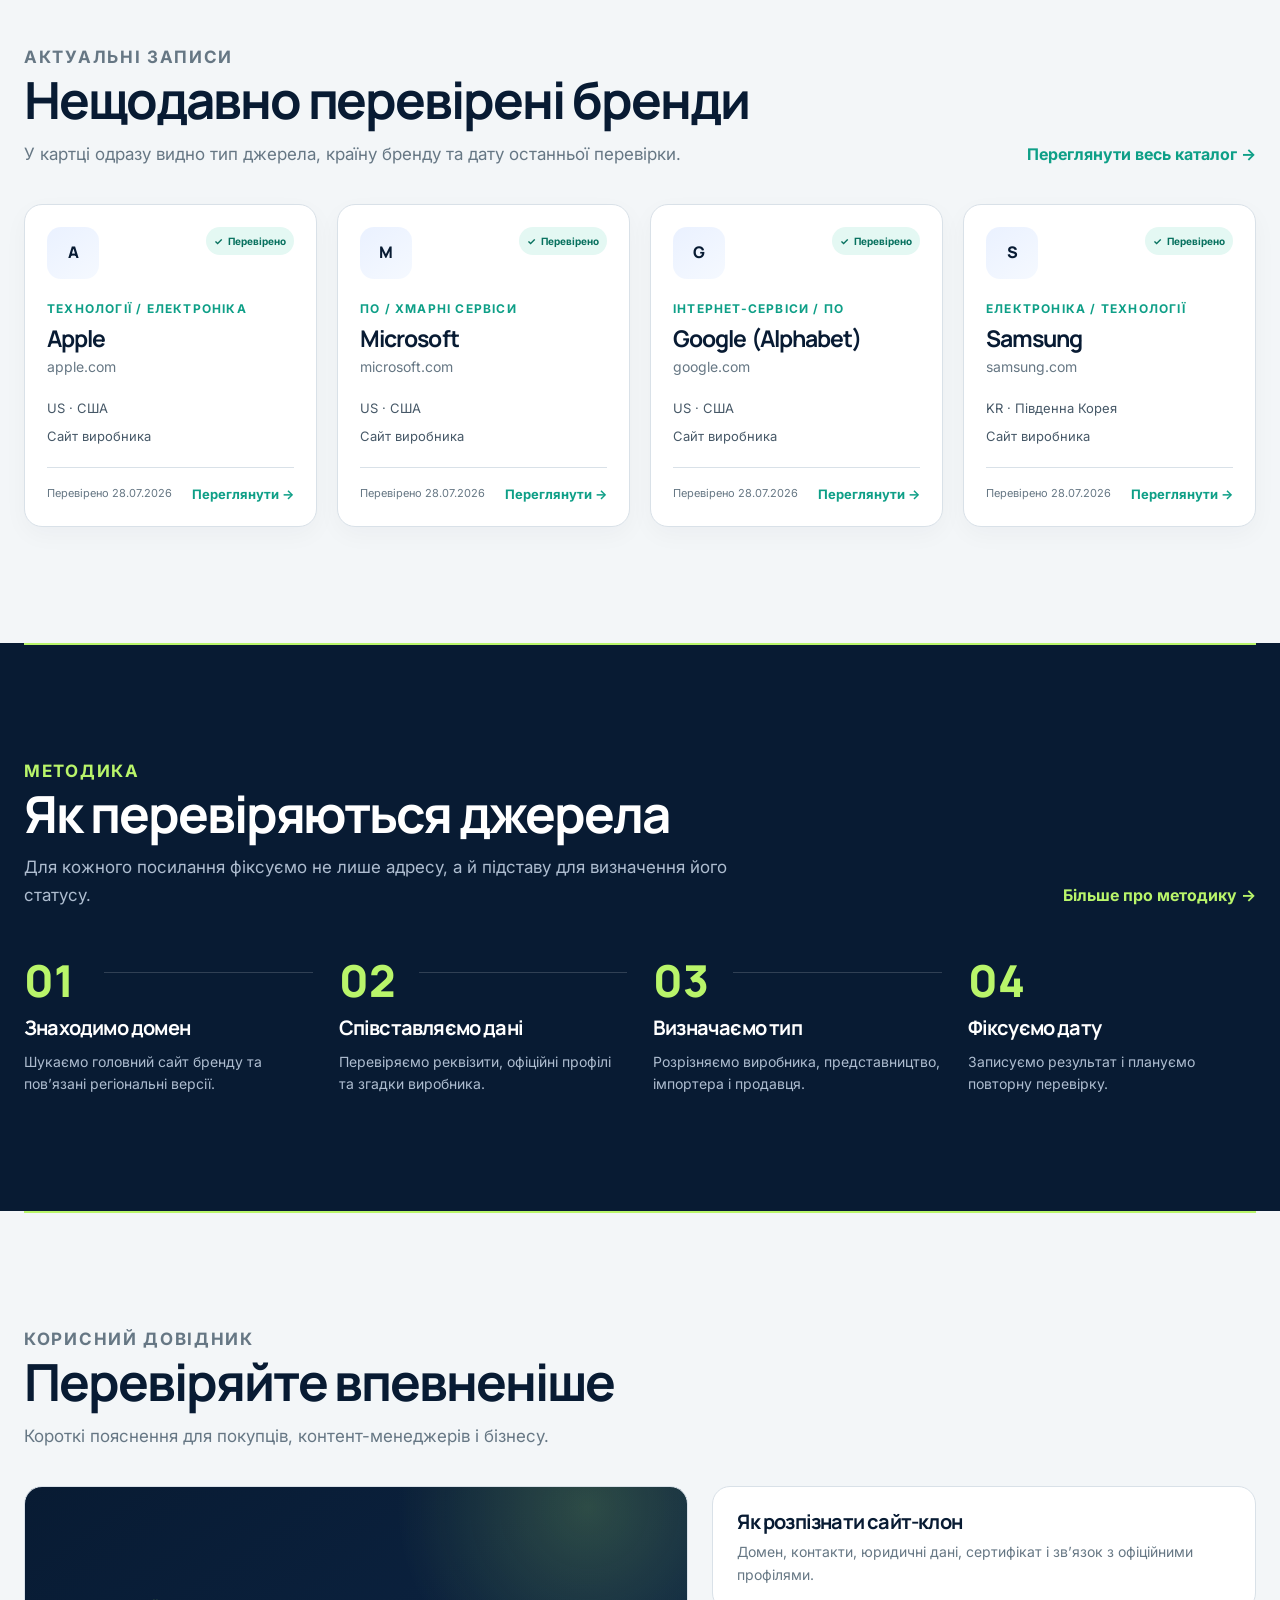
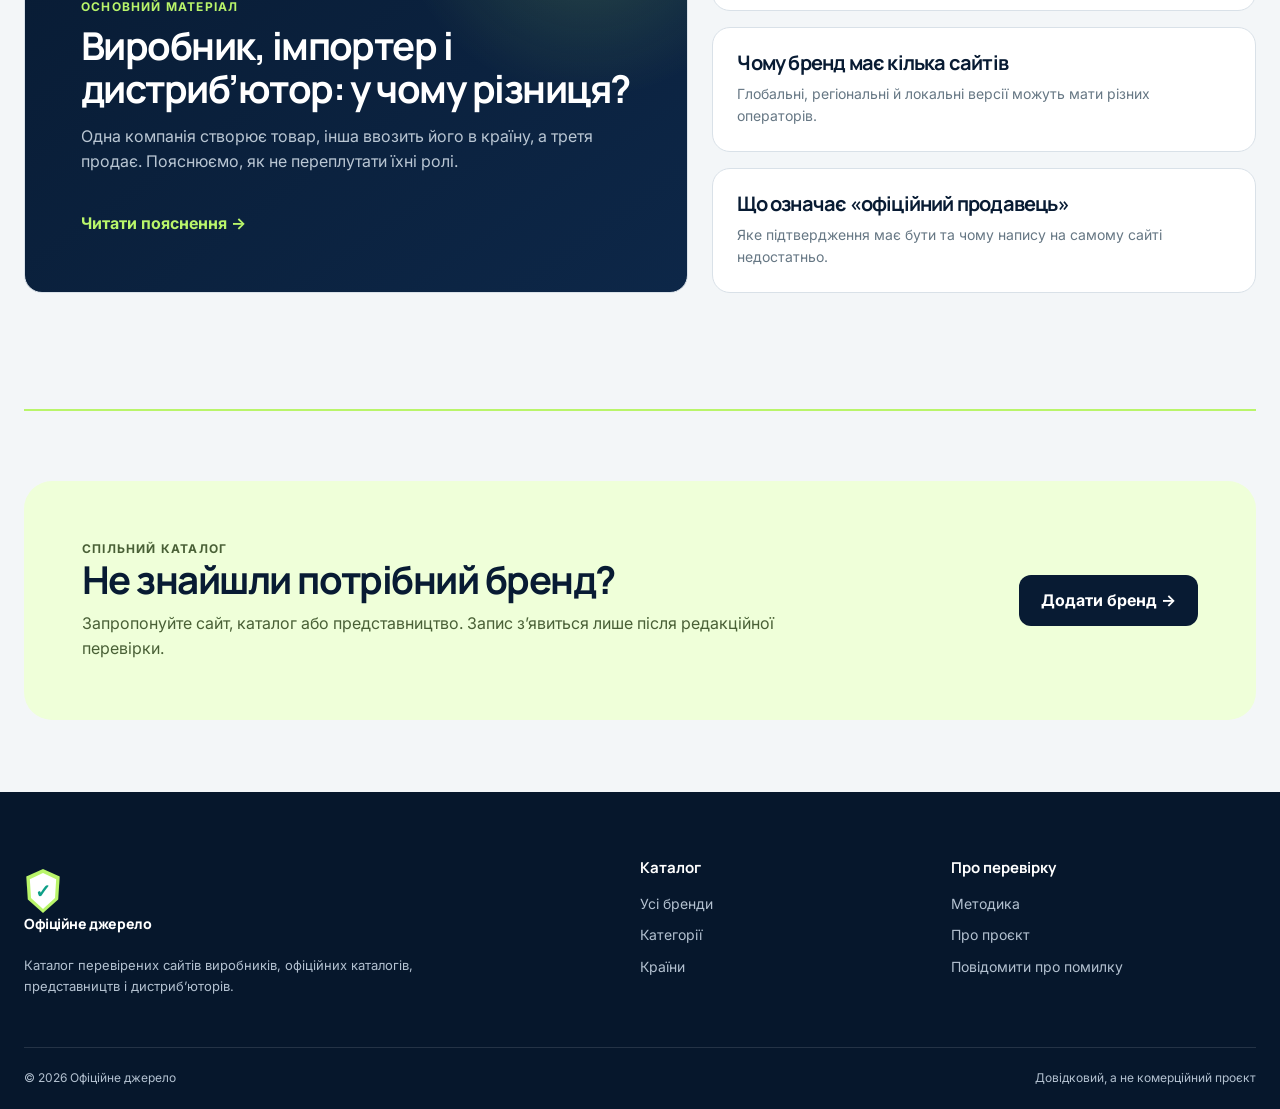
==== commit a4af76c4: "Add files via upload" ====
--- a/index.html
+++ b/index.html
@@ -3,7 +3,6 @@
 <head>
   <meta charset="utf-8">
   <meta name="viewport" content="width=device-width, initial-scale=1">
-  <script defer src="https://cdn.vercel-insights.com/v1/script.js"></script>
   <title>Офіційне джерело — каталог справжніх сайтів брендів</title>
   <meta name="description" content="Знаходьте перевірені офіційні сайти виробників, каталоги, представництва та дистриб’юторів.">
   <meta name="theme-color" content="#081b33">
@@ -59,9 +58,9 @@
       </section>
 
       <div class="stats-strip" aria-label="Статистика каталогу">
-        <div class="stat"><strong>50</strong><span>брендів у каталозі</span></div>
-        <div class="stat"><strong>14</strong><span>країн</span></div>
-        <div class="stat"><strong>44</strong><span>категорії</span></div>
+        <div class="stat"><strong>100</strong><span>брендів у каталозі</span></div>
+        <div class="stat"><strong>15</strong><span>країн</span></div>
+        <div class="stat"><strong>83</strong><span>категорії</span></div>
         <div class="stat"><strong>28.07</strong><span>останнє оновлення</span></div>
       </div>
     </div>
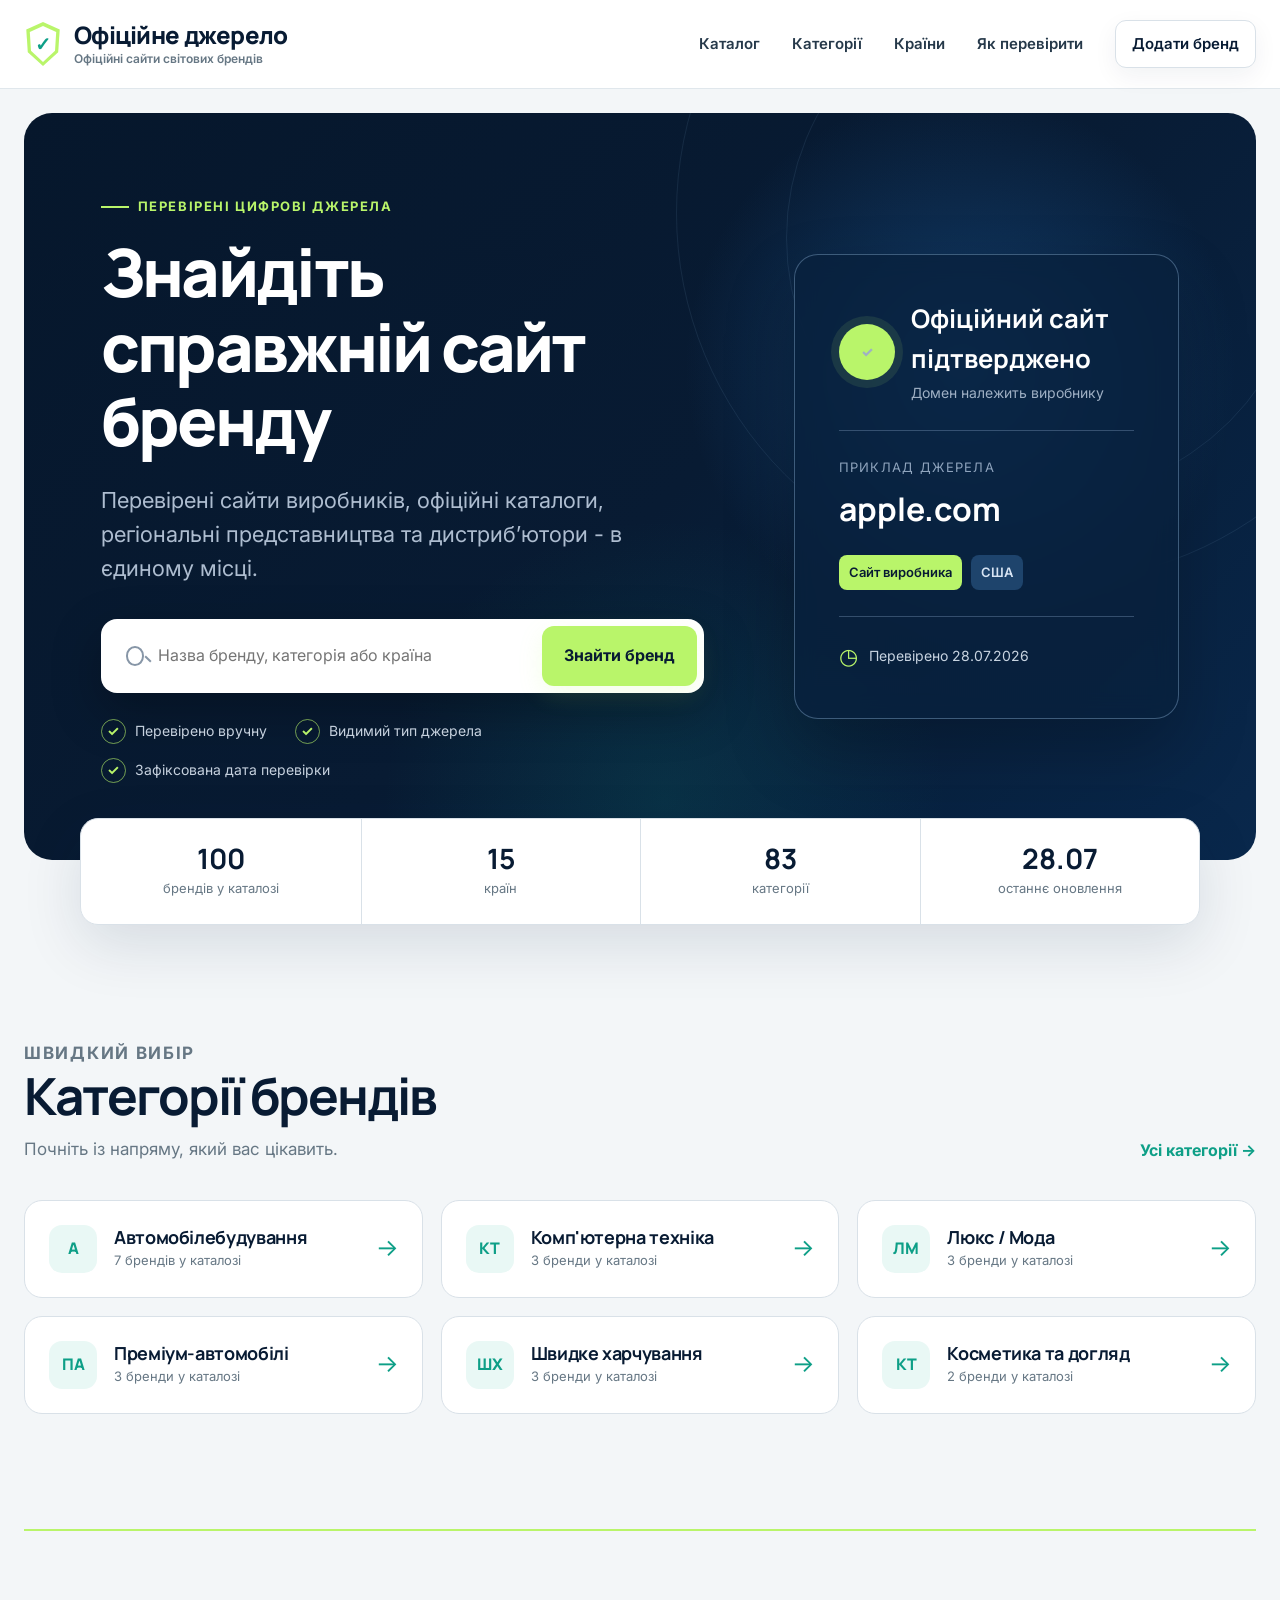
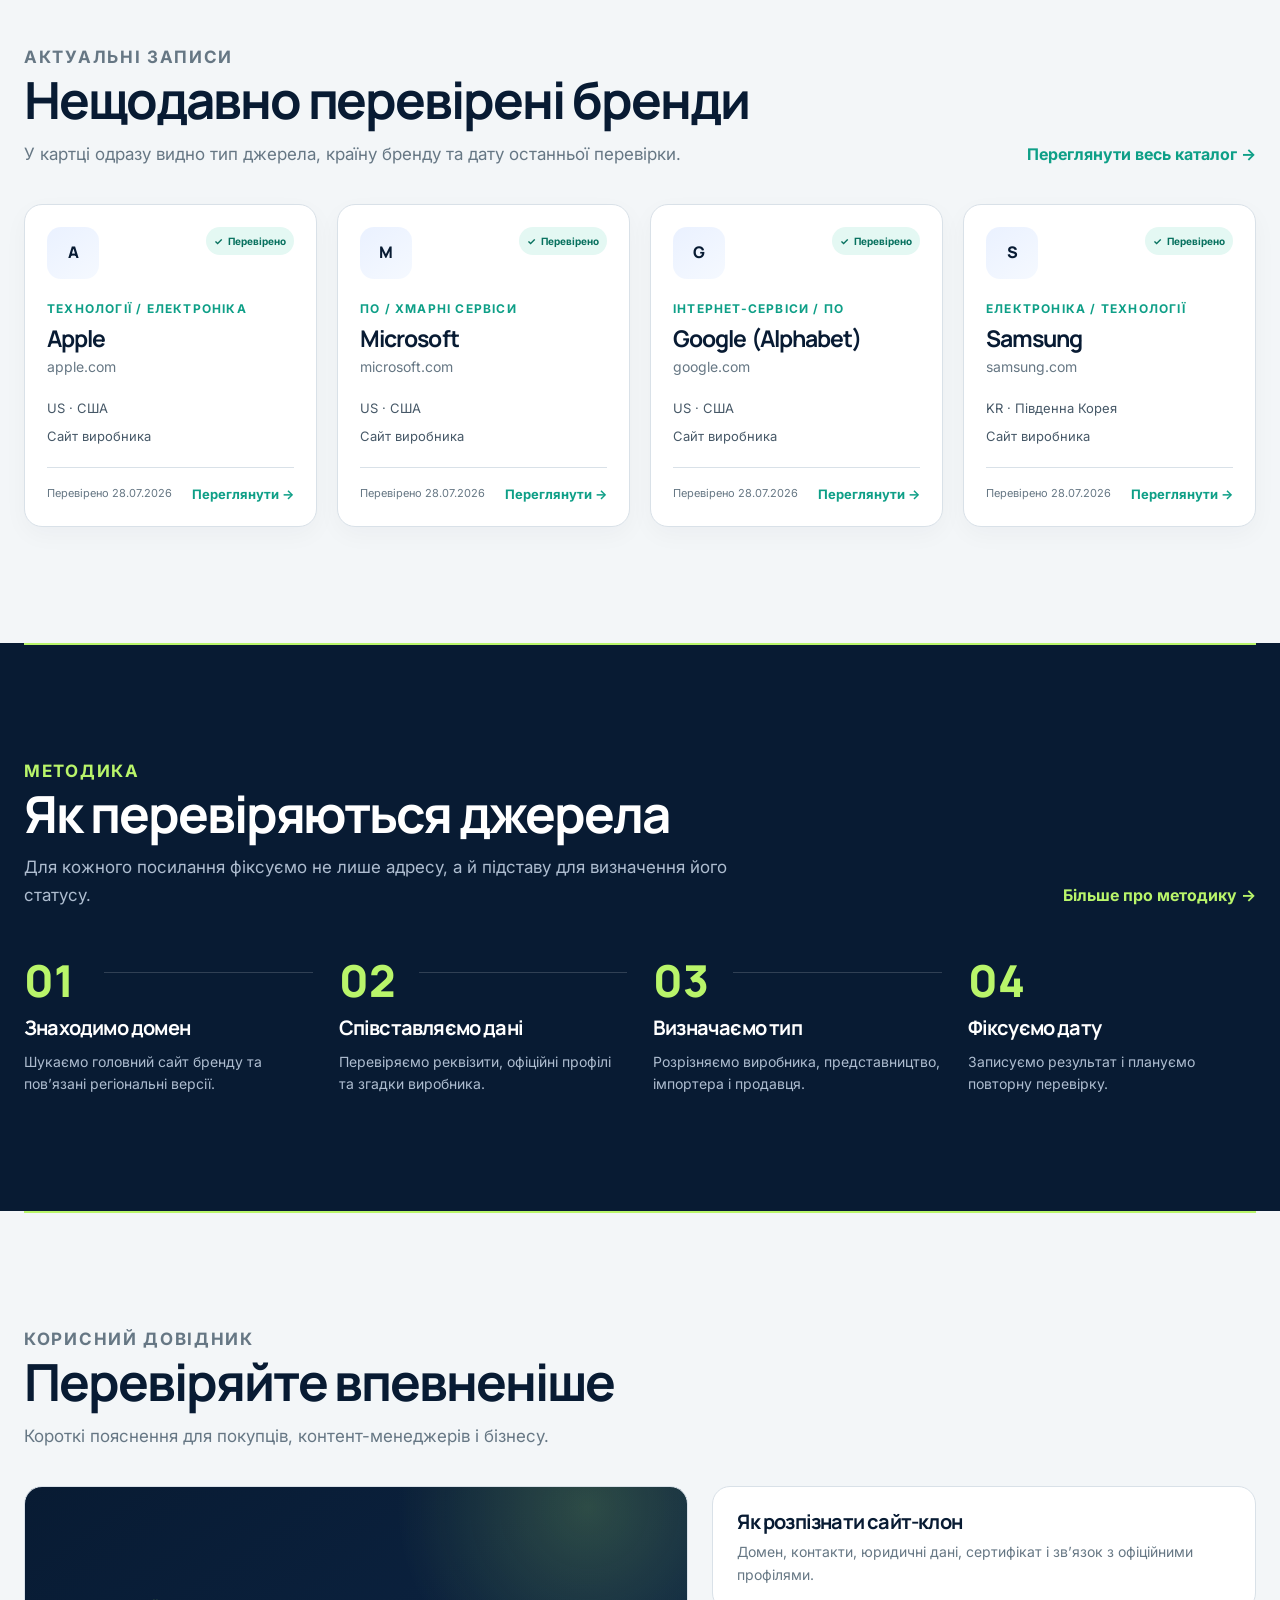
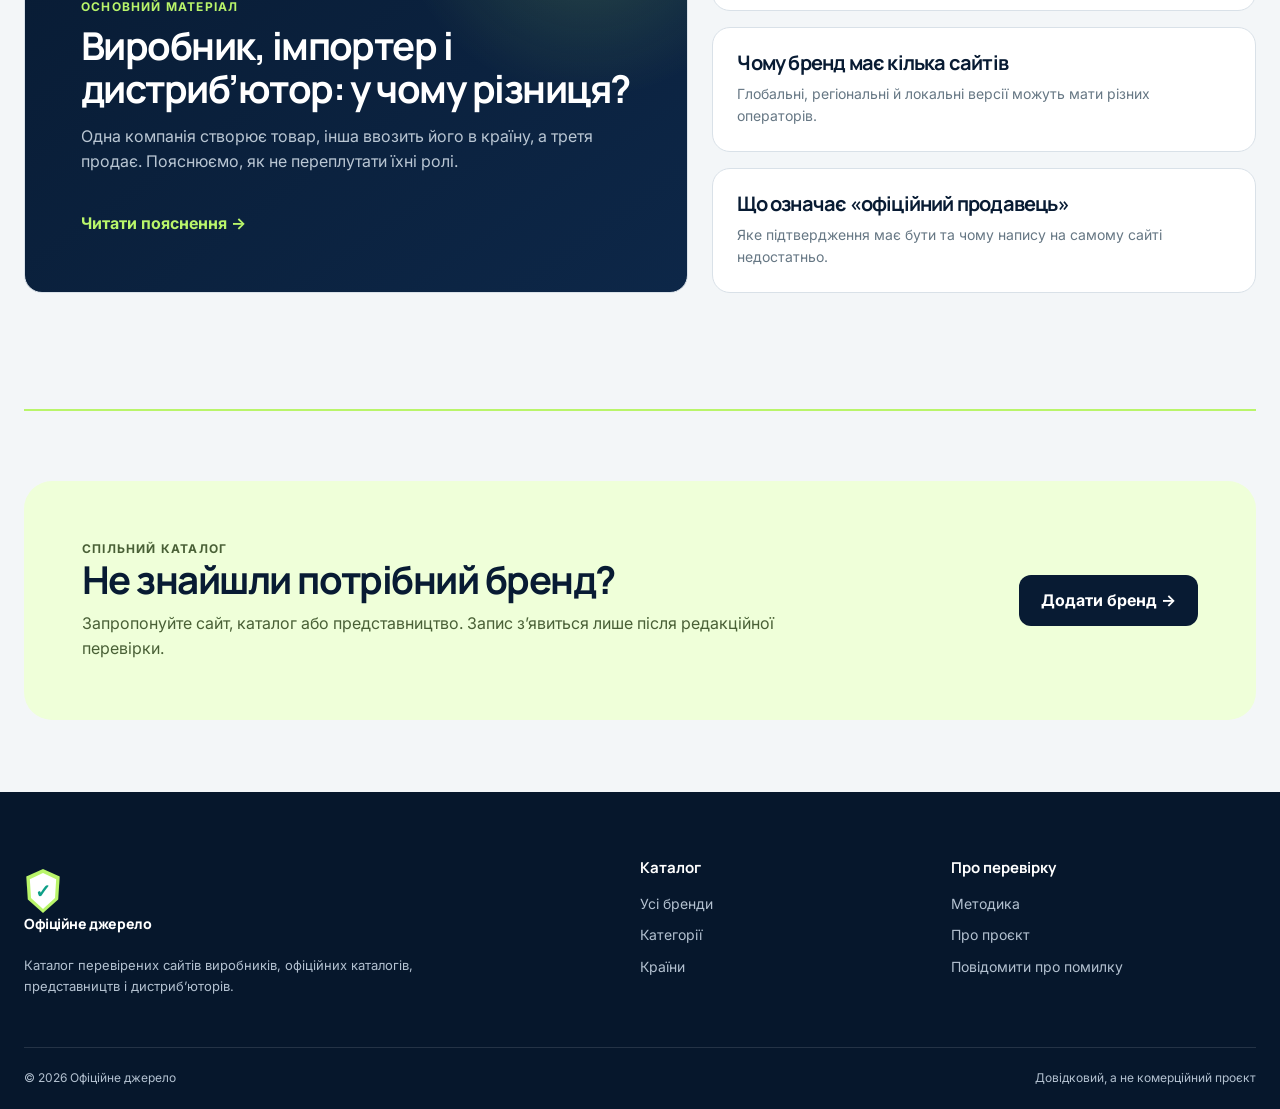
==== commit e47bde79: "Add files via upload" ====
--- a/index.html
+++ b/index.html
@@ -1,152 +1,152 @@
-<!doctype html>
-<html lang="uk">
-<head>
-  <meta charset="utf-8">
-  <meta name="viewport" content="width=device-width, initial-scale=1">
-  <title>Офіційне джерело — каталог справжніх сайтів брендів</title>
-  <meta name="description" content="Знаходьте перевірені офіційні сайти виробників, каталоги, представництва та дистриб’юторів.">
-  <meta name="theme-color" content="#081b33">
-  <meta property="og:title" content="Офіційне джерело">
-  <meta property="og:description" content="Каталог перевірених сайтів виробників, офіційних каталогів і представництв.">
-  <meta property="og:type" content="website">
-  <link rel="icon" href="favicon.svg" type="image/svg+xml">
-  <link rel="stylesheet" href="style.css">
-  <script src="data.js" defer></script>
-  <script src="script.js" defer></script>
-</head>
-<body data-page="home">
-  <div data-header></div>
-  <main id="main">
-    <div class="container hero-shell">
-      <section class="hero" aria-labelledby="hero-title">
-        <div class="hero-content">
-          <p class="kicker">Перевірені цифрові джерела</p>
-          <h1 id="hero-title">Знайдіть справжній сайт бренду</h1>
-          <p class="hero-lead">Перевірені сайти виробників, офіційні каталоги, регіональні представництва та дистриб’ютори — в єдиному місці.</p>
-          <form class="hero-search" id="hero-search" role="search">
-            <label class="search-input-wrap">
-              <span class="sr-only">Назва бренду, категорія або країна</span>
-              <input type="search" name="q" placeholder="Назва бренду, категорія або країна" autocomplete="off">
-            </label>
-            <button type="submit">Знайти бренд</button>
-          </form>
-          <div class="trust-row" aria-label="Переваги каталогу">
-            <span>Перевірено вручну</span>
-            <span>Видимий тип джерела</span>
-            <span>Зафіксована дата перевірки</span>
-          </div>
-        </div>
-
-        <aside class="verification-card" aria-label="Приклад перевіреного джерела">
-          <div class="verified-heading">
-            <span class="verified-check" aria-hidden="true">✓</span>
-            <div>
-              <strong>Офіційний сайт підтверджено</strong>
-              <span>Домен належить виробнику</span>
-            </div>
-          </div>
-          <div class="verified-domain">
-            <p>Приклад джерела</p>
-            <a href="brand.html?id=apple">apple.com</a>
-          </div>
-          <div class="verified-tags">
-            <span class="tag tag-lime">Сайт виробника</span>
-            <span class="tag">США</span>
-          </div>
-          <p class="checked-date">Перевірено 28.07.2026</p>
-        </aside>
-      </section>
-
-      <div class="stats-strip" aria-label="Статистика каталогу">
-        <div class="stat"><strong>100</strong><span>брендів у каталозі</span></div>
-        <div class="stat"><strong>15</strong><span>країн</span></div>
-        <div class="stat"><strong>83</strong><span>категорії</span></div>
-        <div class="stat"><strong>28.07</strong><span>останнє оновлення</span></div>
-      </div>
-    </div>
-
-    <div class="home-surface">
-      <section class="section section-alt">
-        <div class="container">
-          <div class="section-head">
-            <div>
-              <p class="eyebrow">Швидкий вибір</p>
-              <h2>Категорії брендів</h2>
-              <p>Почніть із напряму, який вас цікавить.</p>
-            </div>
-            <a class="section-link" href="categories.html">Усі категорії →</a>
-          </div>
-          <div class="category-grid" id="home-category-grid"></div>
-        </div>
-      </section>
-
-      <section class="section">
-        <div class="container">
-          <div class="section-head">
-            <div>
-              <p class="eyebrow">Актуальні записи</p>
-              <h2>Нещодавно перевірені бренди</h2>
-              <p>У картці одразу видно тип джерела, країну бренду та дату останньої перевірки.</p>
-            </div>
-            <a class="section-link" href="catalog.html">Переглянути весь каталог →</a>
-          </div>
-          <div class="brand-grid" id="recent-brands"></div>
-        </div>
-      </section>
-
-      <section class="section section-dark">
-        <div class="container">
-          <div class="section-head">
-            <div>
-              <p class="eyebrow" style="color:var(--lime)">Методика</p>
-              <h2 style="color:#fff">Як перевіряються джерела</h2>
-              <p style="color:#aebdd0">Для кожного посилання фіксуємо не лише адресу, а й підставу для визначення його статусу.</p>
-            </div>
-            <a class="section-link" style="color:var(--lime)" href="verify.html">Більше про методику →</a>
-          </div>
-          <div class="steps">
-            <article class="step"><h3>Знаходимо домен</h3><p>Шукаємо головний сайт бренду та пов’язані регіональні версії.</p></article>
-            <article class="step"><h3>Співставляємо дані</h3><p>Перевіряємо реквізити, офіційні профілі та згадки виробника.</p></article>
-            <article class="step"><h3>Визначаємо тип</h3><p>Розрізняємо виробника, представництво, імпортера і продавця.</p></article>
-            <article class="step"><h3>Фіксуємо дату</h3><p>Записуємо результат і плануємо повторну перевірку.</p></article>
-          </div>
-        </div>
-      </section>
-
-      <section class="section">
-        <div class="container">
-          <div class="section-head">
-            <div>
-              <p class="eyebrow">Корисний довідник</p>
-              <h2>Перевіряйте впевненіше</h2>
-              <p>Короткі пояснення для покупців, контент-менеджерів і бізнесу.</p>
-            </div>
-          </div>
-          <div class="guide-grid">
-            <article class="guide-feature">
-              <p class="eyebrow">Основний матеріал</p>
-              <h3>Виробник, імпортер і дистриб’ютор: у чому різниця?</h3>
-              <p>Одна компанія створює товар, інша ввозить його в країну, а третя продає. Пояснюємо, як не переплутати їхні ролі.</p>
-              <a href="verify.html#roles">Читати пояснення →</a>
-            </article>
-            <div class="guide-list">
-              <article><h3>Як розпізнати сайт-клон</h3><p>Домен, контакти, юридичні дані, сертифікат і зв’язок з офіційними профілями.</p></article>
-              <article><h3>Чому бренд має кілька сайтів</h3><p>Глобальні, регіональні й локальні версії можуть мати різних операторів.</p></article>
-              <article><h3>Що означає «офіційний продавець»</h3><p>Яке підтвердження має бути та чому напису на самому сайті недостатньо.</p></article>
-            </div>
-          </div>
-        </div>
-      </section>
-
-      <section class="section-tight">
-        <div class="container cta-panel">
-          <div><p class="eyebrow">Спільний каталог</p><h2>Не знайшли потрібний бренд?</h2><p>Запропонуйте сайт, каталог або представництво. Запис з’явиться лише після редакційної перевірки.</p></div>
-          <a class="btn btn-dark" href="submit.html">Додати бренд →</a>
-        </div>
-      </section>
-    </div>
-  </main>
-  <div data-footer></div>
-  <button class="back-top" id="back-top" type="button" aria-label="Повернутися нагору">↑</button>
-</body>
-</html>
+<!doctype html>
+<html lang="uk">
+<head>
+  <meta charset="utf-8">
+  <meta name="viewport" content="width=device-width, initial-scale=1">
+  <title>Офіційне джерело - каталог справжніх сайтів брендів</title>
+  <meta name="description" content="Знаходьте перевірені офіційні сайти виробників, каталоги, представництва та дистриб’юторів.">
+  <meta name="theme-color" content="#081b33">
+  <meta property="og:title" content="Офіційне джерело">
+  <meta property="og:description" content="Каталог перевірених сайтів виробників, офіційних каталогів і представництв.">
+  <meta property="og:type" content="website">
+  <link rel="icon" href="favicon.svg" type="image/svg+xml">
+  <link rel="stylesheet" href="style.css">
+  <script src="data.js" defer></script>
+  <script src="script.js" defer></script>
+</head>
+<body data-page="home">
+  <div data-header></div>
+  <main id="main">
+    <div class="container hero-shell">
+      <section class="hero" aria-labelledby="hero-title">
+        <div class="hero-content">
+          <p class="kicker">Перевірені цифрові джерела</p>
+          <h1 id="hero-title">Знайдіть справжній сайт бренду</h1>
+          <p class="hero-lead">Перевірені сайти виробників, офіційні каталоги, регіональні представництва та дистриб’ютори - в єдиному місці.</p>
+          <form class="hero-search" id="hero-search" role="search">
+            <label class="search-input-wrap">
+              <span class="sr-only">Назва бренду, категорія або країна</span>
+              <input type="search" name="q" placeholder="Назва бренду, категорія або країна" autocomplete="off">
+            </label>
+            <button type="submit">Знайти бренд</button>
+          </form>
+          <div class="trust-row" aria-label="Переваги каталогу">
+            <span>Перевірено вручну</span>
+            <span>Видимий тип джерела</span>
+            <span>Зафіксована дата перевірки</span>
+          </div>
+        </div>
+
+        <aside class="verification-card" aria-label="Приклад перевіреного джерела">
+          <div class="verified-heading">
+            <span class="verified-check" aria-hidden="true">✓</span>
+            <div>
+              <strong>Офіційний сайт підтверджено</strong>
+              <span>Домен належить виробнику</span>
+            </div>
+          </div>
+          <div class="verified-domain">
+            <p>Приклад джерела</p>
+            <a href="brand.html?id=apple">apple.com</a>
+          </div>
+          <div class="verified-tags">
+            <span class="tag tag-lime">Сайт виробника</span>
+            <span class="tag">США</span>
+          </div>
+          <p class="checked-date">Перевірено 28.07.2026</p>
+        </aside>
+      </section>
+
+      <div class="stats-strip" aria-label="Статистика каталогу">
+        <div class="stat"><strong>100</strong><span>брендів у каталозі</span></div>
+        <div class="stat"><strong>15</strong><span>країн</span></div>
+        <div class="stat"><strong>83</strong><span>категорії</span></div>
+        <div class="stat"><strong>28.07</strong><span>останнє оновлення</span></div>
+      </div>
+    </div>
+
+    <div class="home-surface">
+      <section class="section section-alt">
+        <div class="container">
+          <div class="section-head">
+            <div>
+              <p class="eyebrow">Швидкий вибір</p>
+              <h2>Категорії брендів</h2>
+              <p>Почніть із напряму, який вас цікавить.</p>
+            </div>
+            <a class="section-link" href="categories.html">Усі категорії →</a>
+          </div>
+          <div class="category-grid" id="home-category-grid"></div>
+        </div>
+      </section>
+
+      <section class="section">
+        <div class="container">
+          <div class="section-head">
+            <div>
+              <p class="eyebrow">Актуальні записи</p>
+              <h2>Нещодавно перевірені бренди</h2>
+              <p>У картці одразу видно тип джерела, країну бренду та дату останньої перевірки.</p>
+            </div>
+            <a class="section-link" href="catalog.html">Переглянути весь каталог →</a>
+          </div>
+          <div class="brand-grid" id="recent-brands"></div>
+        </div>
+      </section>
+
+      <section class="section section-dark">
+        <div class="container">
+          <div class="section-head">
+            <div>
+              <p class="eyebrow" style="color:var(--lime)">Методика</p>
+              <h2 style="color:#fff">Як перевіряються джерела</h2>
+              <p style="color:#aebdd0">Для кожного посилання фіксуємо не лише адресу, а й підставу для визначення його статусу.</p>
+            </div>
+            <a class="section-link" style="color:var(--lime)" href="verify.html">Більше про методику →</a>
+          </div>
+          <div class="steps">
+            <article class="step"><h3>Знаходимо домен</h3><p>Шукаємо головний сайт бренду та пов’язані регіональні версії.</p></article>
+            <article class="step"><h3>Співставляємо дані</h3><p>Перевіряємо реквізити, офіційні профілі та згадки виробника.</p></article>
+            <article class="step"><h3>Визначаємо тип</h3><p>Розрізняємо виробника, представництво, імпортера і продавця.</p></article>
+            <article class="step"><h3>Фіксуємо дату</h3><p>Записуємо результат і плануємо повторну перевірку.</p></article>
+          </div>
+        </div>
+      </section>
+
+      <section class="section">
+        <div class="container">
+          <div class="section-head">
+            <div>
+              <p class="eyebrow">Корисний довідник</p>
+              <h2>Перевіряйте впевненіше</h2>
+              <p>Короткі пояснення для покупців, контент-менеджерів і бізнесу.</p>
+            </div>
+          </div>
+          <div class="guide-grid">
+            <article class="guide-feature">
+              <p class="eyebrow">Основний матеріал</p>
+              <h3>Виробник, імпортер і дистриб’ютор: у чому різниця?</h3>
+              <p>Одна компанія створює товар, інша ввозить його в країну, а третя продає. Пояснюємо, як не переплутати їхні ролі.</p>
+              <a href="verify.html#roles">Читати пояснення →</a>
+            </article>
+            <div class="guide-list">
+              <article><h3>Як розпізнати сайт-клон</h3><p>Домен, контакти, юридичні дані, сертифікат і зв’язок з офіційними профілями.</p></article>
+              <article><h3>Чому бренд має кілька сайтів</h3><p>Глобальні, регіональні й локальні версії можуть мати різних операторів.</p></article>
+              <article><h3>Що означає «офіційний продавець»</h3><p>Яке підтвердження має бути та чому напису на самому сайті недостатньо.</p></article>
+            </div>
+          </div>
+        </div>
+      </section>
+
+      <section class="section-tight">
+        <div class="container cta-panel">
+          <div><p class="eyebrow">Спільний каталог</p><h2>Не знайшли потрібний бренд?</h2><p>Запропонуйте сайт, каталог або представництво. Запис з’явиться лише після редакційної перевірки.</p></div>
+          <a class="btn btn-dark" href="submit.html">Додати бренд →</a>
+        </div>
+      </section>
+    </div>
+  </main>
+  <div data-footer></div>
+  <button class="back-top" id="back-top" type="button" aria-label="Повернутися нагору">↑</button>
+</body>
+</html>
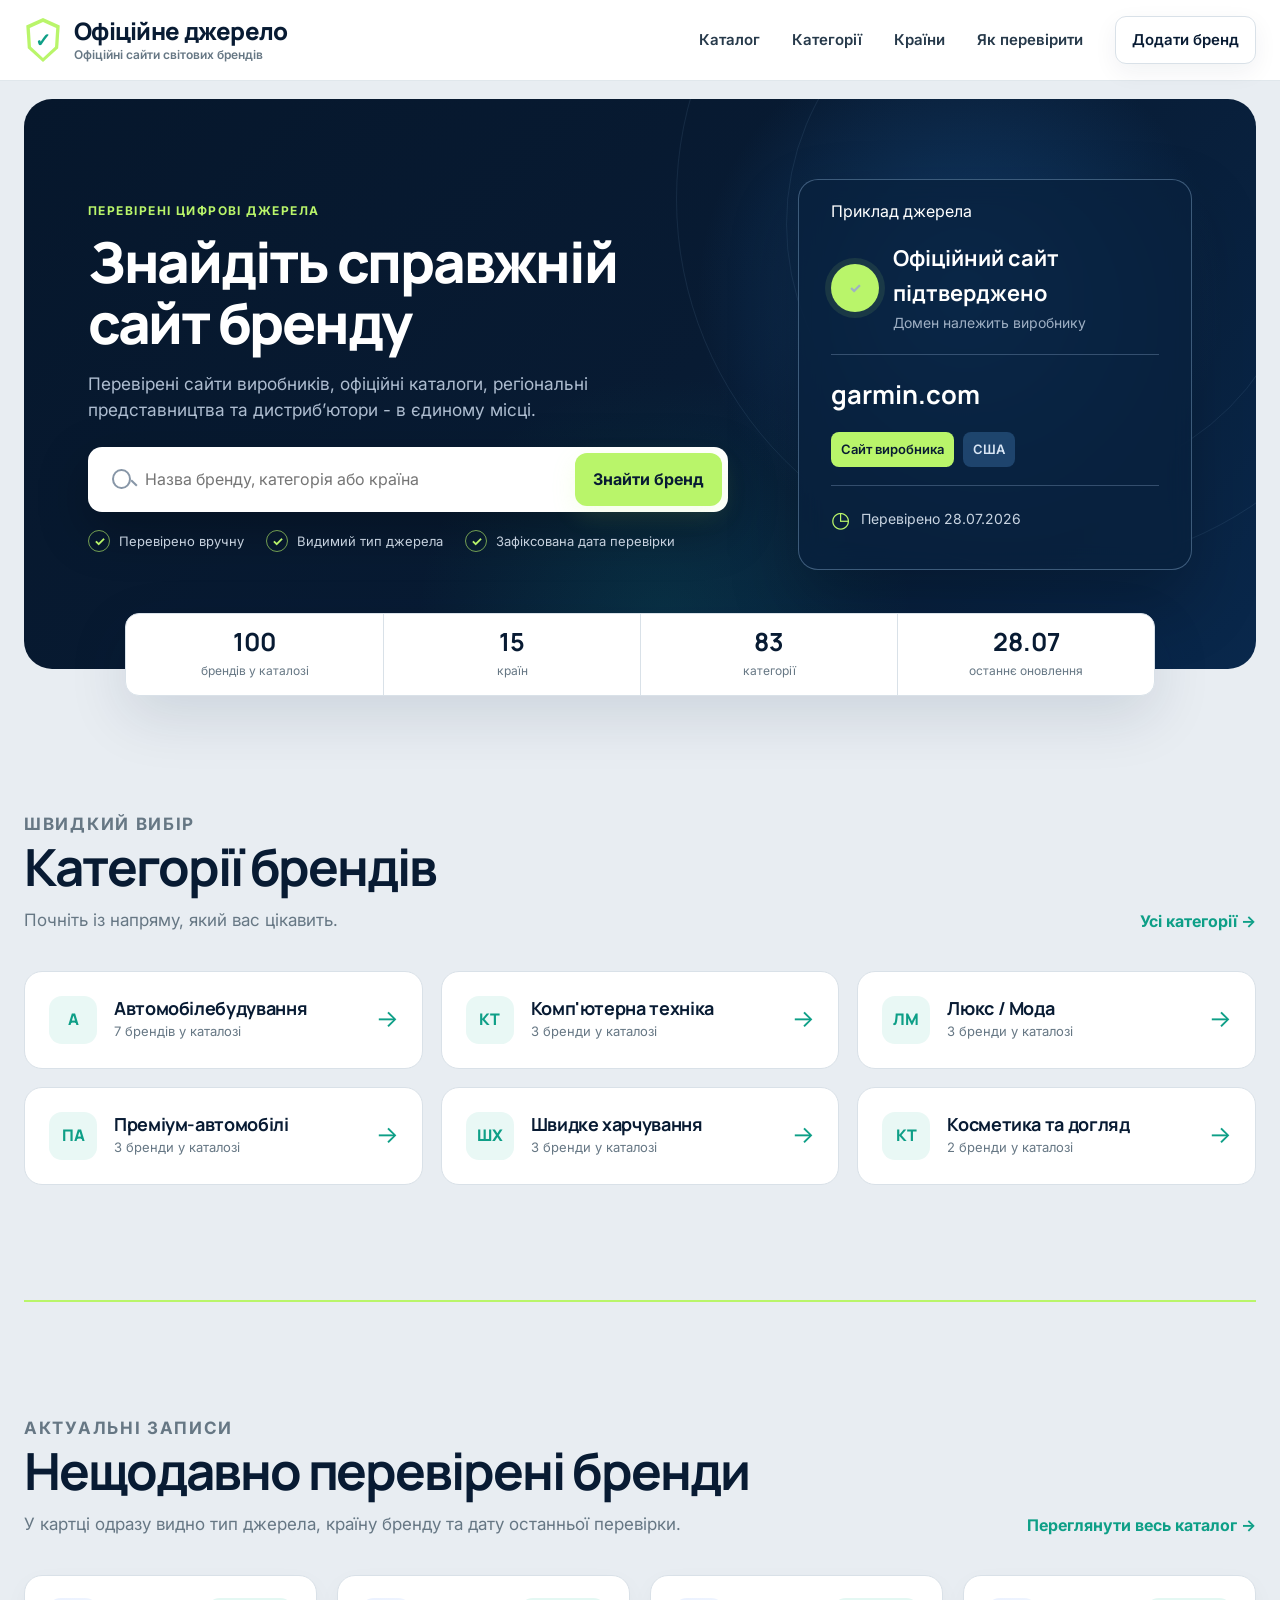
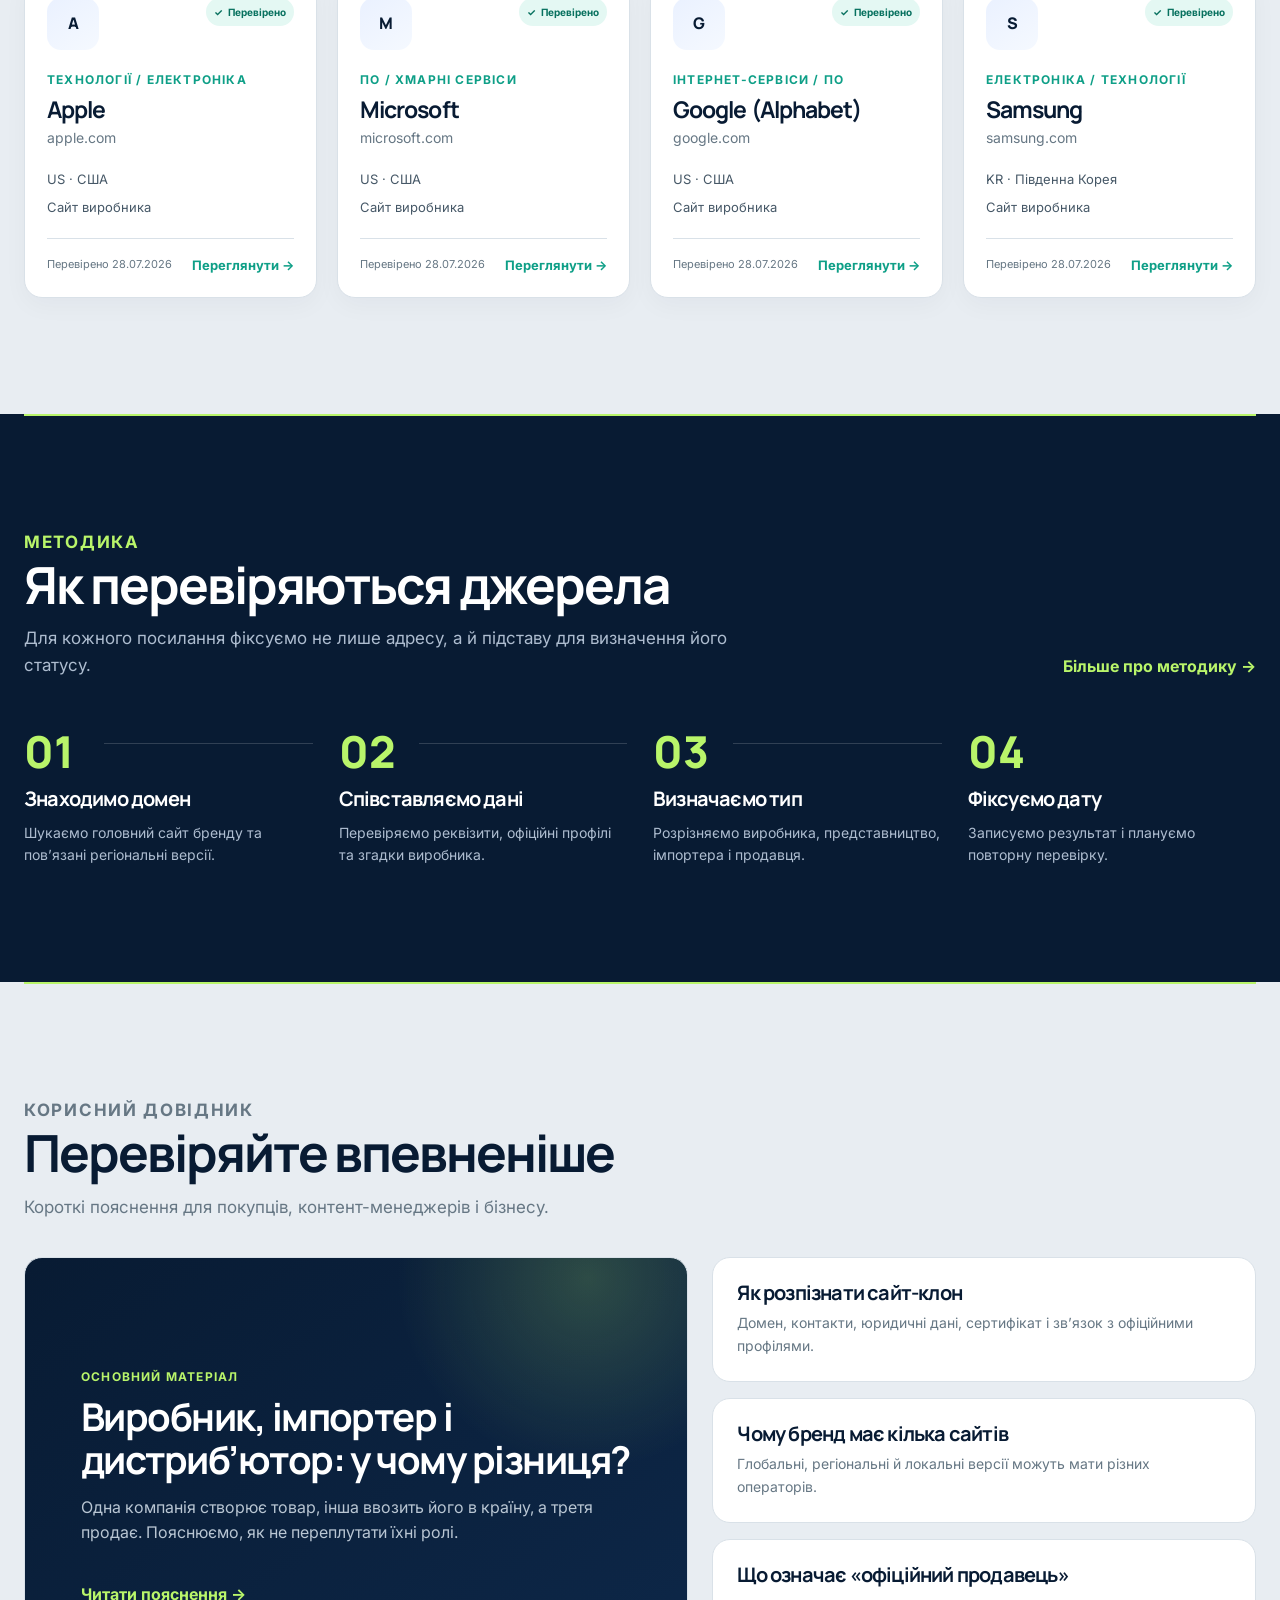
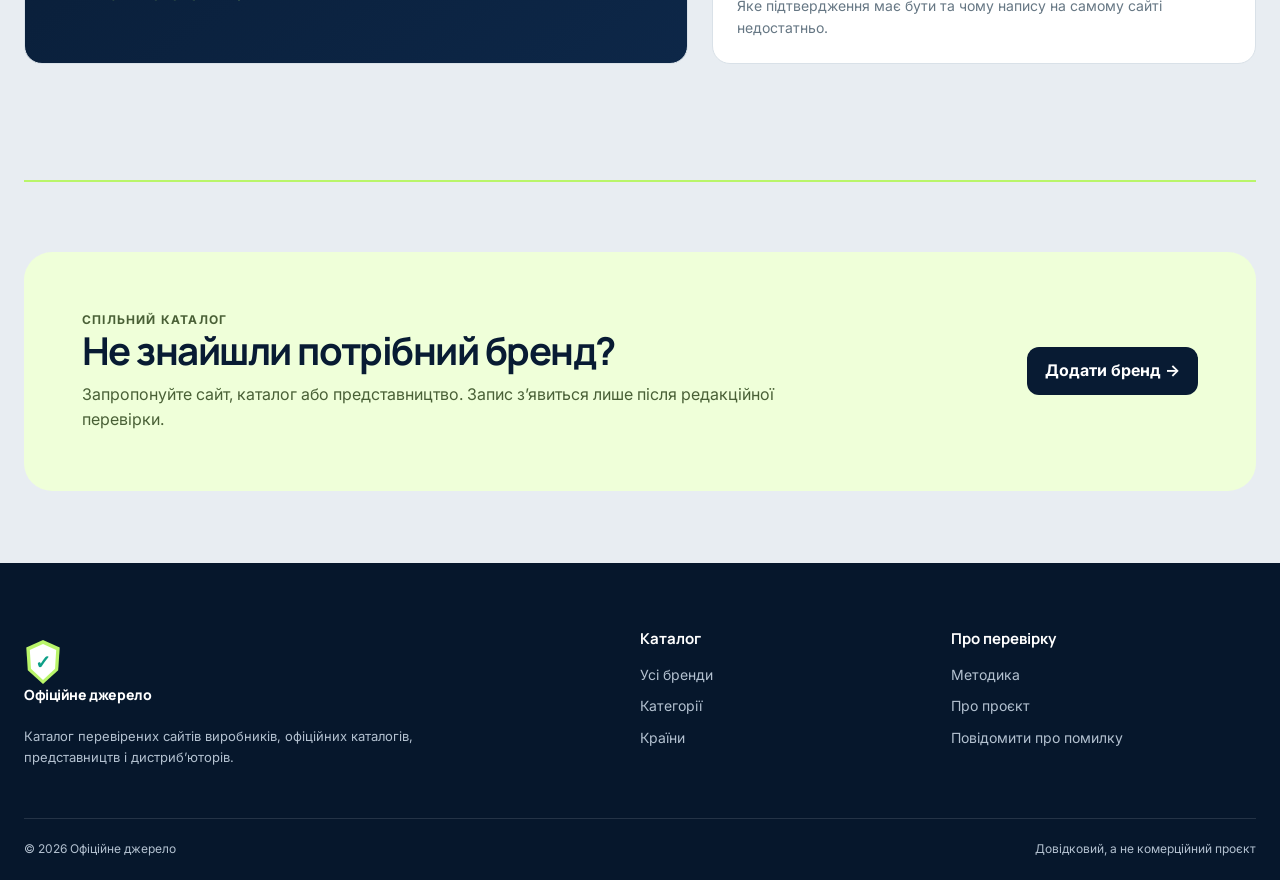
==== commit 35a252b1: "Update index.html" ====
--- a/index.html
+++ b/index.html
@@ -38,6 +38,7 @@
         </div>
 
         <aside class="verification-card" aria-label="Приклад перевіреного джерела">
+          <p class="verification-label">Приклад джерела</p>
           <div class="verified-heading">
             <span class="verified-check" aria-hidden="true">✓</span>
             <div>
@@ -46,11 +47,10 @@
             </div>
           </div>
           <div class="verified-domain">
-            <p>Приклад джерела</p>
-            <a href="brand.html?id=apple">apple.com</a>
+            <a href="https://www.garmin.com/" target="_blank" rel="noopener">garmin.com</a>
           </div>
           <div class="verified-tags">
-            <span class="tag tag-lime">Сайт виробника</span>
+            <a class="tag tag-lime" href="https://www.garmin.com/" target="_blank" rel="noopener">Сайт виробника</a>
             <span class="tag">США</span>
           </div>
           <p class="checked-date">Перевірено 28.07.2026</p>
@@ -149,4 +149,4 @@
   <div data-footer></div>
   <button class="back-top" id="back-top" type="button" aria-label="Повернутися нагору">↑</button>
 </body>
-</html>+</html>
--- a/style.css
+++ b/style.css
@@ -14,7 +14,8 @@
   --muted: #667784;
   --line: #d9e1e8;
   --surface: #ffffff;
-  --surface-alt: #f3f6f8;
+  --surface-alt: #e8edf2;
+  --surface-page: #f0f3f6;
   --warm: #f7f6f1;
   --warning: #9a6300;
   --warning-bg: #fff5d6;
@@ -127,7 +128,7 @@
 }
 
 .header-inner {
-  min-height: 88px;
+  min-height: 80px;
   display: flex;
   align-items: center;
   justify-content: space-between;
@@ -262,18 +263,18 @@
 }
 
 .hero-shell {
-  padding: 24px 0 0;
+  padding: clamp(14px, 2vh, 20px) 0 0;
 }
 
 .hero {
   position: relative;
   overflow: hidden;
-  min-height: 630px;
-  display: grid;
-  grid-template-columns: minmax(0, 1.22fr) minmax(340px, 0.78fr);
+  min-height: clamp(500px, calc(100vh - 210px), 570px);
+  display: grid;
+  grid-template-columns: minmax(0, 1.18fr) minmax(310px, 0.72fr);
   align-items: center;
-  gap: clamp(48px, 7vw, 100px);
-  padding: clamp(48px, 6vw, 82px);
+  gap: clamp(34px, 5vw, 72px);
+  padding: clamp(34px, 4.5vw, 58px) clamp(42px, 5vw, 72px) clamp(74px, 6vw, 92px);
   border-radius: var(--radius-lg);
   color: #fff;
   background:
@@ -311,23 +312,19 @@
   z-index: 1;
 }
 
+.hero-content {
+  min-width: 0;
+}
+
 .kicker {
   display: inline-flex;
   align-items: center;
-  gap: 9px;
-  margin: 0 0 18px;
+  margin: 0 0 12px;
   color: var(--lime);
-  font-size: 13px;
+  font-size: 12px;
   font-weight: 700;
   letter-spacing: 0.12em;
   text-transform: uppercase;
-}
-
-.kicker::before {
-  content: "";
-  width: 28px;
-  height: 2px;
-  background: currentColor;
 }
 
 h1,
@@ -347,28 +344,29 @@
 }
 
 .hero h1 {
-  max-width: 780px;
+  max-width: 670px;
+  margin-bottom: 18px;
+  color: #fff;
+  font-size: clamp(42px, 4.4vw, 64px);
+  font-weight: 800;
+  line-height: 1.08;
+}
+
+.hero-lead {
+  max-width: 590px;
   margin-bottom: 24px;
-  color: #fff;
-  font-size: clamp(46px, 5.2vw, 76px);
-  font-weight: 800;
-}
-
-.hero-lead {
-  max-width: 650px;
-  margin-bottom: 34px;
   color: #aebdd0;
-  font-size: clamp(18px, 1.8vw, 22px);
-  line-height: 1.55;
+  font-size: clamp(16px, 1.35vw, 19px);
+  line-height: 1.48;
 }
 
 .hero-search {
-  max-width: 760px;
+  max-width: 640px;
   display: grid;
   grid-template-columns: minmax(0, 1fr) auto;
-  padding: 6px;
+  padding: 5px;
   border: 1px solid rgba(255, 255, 255, 0.12);
-  border-radius: 16px;
+  border-radius: 14px;
   background: #fff;
   box-shadow: 0 18px 50px rgba(0, 0, 0, 0.28);
 }
@@ -402,7 +400,7 @@
 .hero-search input {
   width: 100%;
   min-width: 0;
-  padding: 17px 16px 17px 14px;
+  padding: 14px 16px 14px 14px;
   border: 0;
   outline: 0;
   color: var(--ink);
@@ -412,11 +410,11 @@
 .btn,
 .hero-search button {
   display: inline-flex;
-  min-height: 50px;
+  min-height: 46px;
   align-items: center;
   justify-content: center;
   gap: 10px;
-  padding: 13px 22px;
+  padding: 11px 18px;
   border: 0;
   border-radius: 12px;
   color: var(--navy-900);
@@ -458,10 +456,10 @@
 .trust-row {
   display: flex;
   flex-wrap: wrap;
-  gap: 14px 28px;
-  margin-top: 26px;
+  gap: 10px 22px;
+  margin-top: 18px;
   color: #c6d1de;
-  font-size: 14px;
+  font-size: 13px;
 }
 
 .trust-row span {
@@ -472,8 +470,8 @@
 
 .trust-row span::before {
   content: "✓";
-  width: 25px;
-  height: 25px;
+  width: 22px;
+  height: 22px;
   display: grid;
   place-items: center;
   border: 1px solid rgba(185, 245, 106, 0.6);
@@ -483,9 +481,11 @@
 }
 
 .verification-card {
-  padding: clamp(28px, 3.5vw, 44px);
+  max-width: 410px;
+  justify-self: end;
+  padding: clamp(14px, 1.5vw, 20px) clamp(22px, 2.5vw, 32px) clamp(22px, 2.5vw, 32px);
   border: 1px solid rgba(136, 172, 207, 0.42);
-  border-radius: 24px;
+  border-radius: 20px;
   background: rgba(8, 32, 61, 0.78);
   box-shadow: 0 32px 70px rgba(0, 0, 0, 0.23);
   backdrop-filter: blur(12px);
@@ -499,22 +499,22 @@
 .verified-heading {
   display: flex;
   align-items: center;
-  gap: 16px;
-  padding-bottom: 24px;
+  gap: 14px;
+  padding-bottom: 18px;
   border-bottom: 1px solid rgba(156, 186, 217, 0.3);
 }
 
 .verified-check {
-  width: 56px;
-  height: 56px;
+  width: 48px;
+  height: 48px;
   display: grid;
   flex: 0 0 auto;
   place-items: center;
   border-radius: 50%;
   color: var(--navy-900);
   background: var(--lime);
-  box-shadow: 0 0 0 8px rgba(185, 245, 106, 0.1);
-  font-size: 27px;
+  box-shadow: 0 0 0 6px rgba(185, 245, 106, 0.1);
+  font-size: 22px;
   font-weight: 800;
 }
 
@@ -522,7 +522,7 @@
   display: block;
   color: #fff;
   font-family: "Manrope", sans-serif;
-  font-size: clamp(20px, 2vw, 28px);
+  font-size: clamp(20px, 1.7vw, 24px);
 }
 
 .verified-heading span {
@@ -531,7 +531,7 @@
 }
 
 .verified-domain {
-  padding: 26px 0 20px;
+  padding: 20px 0 16px;
 }
 
 .verified-domain p {
@@ -545,7 +545,7 @@
 .verified-domain a {
   color: #fff;
   font-family: "Manrope", sans-serif;
-  font-size: clamp(24px, 2.5vw, 34px);
+  font-size: clamp(24px, 2vw, 30px);
   font-weight: 700;
 }
 
@@ -553,7 +553,7 @@
   display: flex;
   flex-wrap: wrap;
   gap: 9px;
-  margin-bottom: 26px;
+  margin-bottom: 18px;
 }
 
 .tag {
@@ -576,7 +576,7 @@
   align-items: center;
   gap: 11px;
   margin: 0;
-  padding-top: 22px;
+  padding-top: 16px;
   border-top: 1px solid rgba(156, 186, 217, 0.3);
   color: #c8d4e1;
   font-size: 14px;
@@ -591,18 +591,18 @@
 .stats-strip {
   position: relative;
   z-index: 2;
-  width: min(calc(100% - 96px), 1120px);
+  width: min(calc(100% - 144px), 1030px);
   display: grid;
   grid-template-columns: repeat(4, 1fr);
-  margin: -42px auto 0;
+  margin: -56px auto 0;
   border: 1px solid var(--line);
-  border-radius: 18px;
+  border-radius: 14px;
   background: var(--surface);
   box-shadow: var(--shadow-md);
 }
 
 .stat {
-  padding: 23px 28px;
+  padding: 13px 22px 12px;
   text-align: center;
 }
 
@@ -614,13 +614,13 @@
   display: block;
   color: var(--navy-900);
   font-family: "Manrope", sans-serif;
-  font-size: 28px;
+  font-size: 25px;
   line-height: 1.2;
 }
 
 .stat span {
   color: var(--muted);
-  font-size: 13px;
+  font-size: 12px;
 }
 
 .section {
@@ -633,6 +633,148 @@
 
 .section-alt {
   background: var(--surface-alt);
+}
+
+body[data-page="catalog"] #main,
+body[data-page="categories"] #main,
+body[data-page="countries"] #main,
+body[data-page="catalog"] .section,
+body[data-page="categories"] .section,
+body[data-page="countries"] .section,
+body[data-page="categories"] .section-tight,
+body[data-page="countries"] .section-alt {
+  background: var(--surface-page);
+}
+
+body[data-page="404"] {
+  min-height: 100vh;
+  display: flex;
+  flex-direction: column;
+  background: var(--navy-950);
+}
+
+body[data-page="404"] #main {
+  flex: 1 0 auto;
+  display: flex;
+}
+
+body[data-page="404"] [data-footer] {
+  margin-top: 0;
+  background: var(--navy-950);
+}
+
+.error-404 {
+  position: relative;
+  flex: 1 0 auto;
+  width: 100%;
+  min-height: clamp(430px, calc(100vh - 190px), 650px);
+  display: grid;
+  place-items: center;
+  padding: clamp(24px, 3vw, 38px) 0;
+  overflow: hidden;
+  color: #fff;
+  background-color: var(--navy-950);
+}
+
+.error-404::before {
+  content: "";
+  position: absolute;
+  inset: 88px 0 0 0;
+  background: url("images/official-source-404.webp") left center / auto 100% no-repeat;
+  opacity: 0.9;
+  -webkit-mask-image: linear-gradient(90deg, #000 0%, #000 18%, rgba(0, 0, 0, 0.76) 29%, rgba(0, 0, 0, 0.22) 42%, transparent 54%);
+  mask-image: linear-gradient(90deg, #000 0%, #000 18%, rgba(0, 0, 0, 0.76) 29%, rgba(0, 0, 0, 0.22) 42%, transparent 54%);
+}
+
+.error-404::after {
+  content: "";
+  position: absolute;
+  inset: 0;
+  background:
+    linear-gradient(rgba(6, 23, 44, 0.12), rgba(6, 23, 44, 0.12)),
+    linear-gradient(90deg, rgba(6, 23, 44, 0.18) 0%, rgba(6, 23, 44, 0.38) 30%, rgba(6, 23, 44, 0.82) 52%, var(--navy-950) 78%);
+}
+
+.error-404 .container {
+  position: relative;
+  z-index: 2;
+}
+
+.error-404 h1 {
+  color: #fff;
+  font-size: clamp(35px, 6vw, 62px) !important;
+}
+
+.error-404 .eyebrow {
+  color: var(--lime);
+}
+
+.error-404 p {
+  color: rgba(255, 255, 255, 0.82) !important;
+}
+
+.error-404 .btn-dark {
+  color: var(--navy-900);
+  background: var(--lime);
+}
+
+.error-404 .btn-dark:hover {
+  color: var(--navy-900);
+  background: #c8ff83;
+}
+
+body[data-page="404"] .site-header {
+  position: absolute;
+  inset: 0 0 auto;
+  background: rgba(255, 255, 255, 0.72);
+  border-bottom-color: rgba(217, 225, 232, 0.45);
+  box-shadow: none;
+}
+
+body[data-page="404"] .site-footer {
+  padding: 12px 0 6px;
+}
+
+body[data-page="404"] .site-footer .brand {
+  gap: 9px;
+  font-size: 18px;
+}
+
+body[data-page="404"] .site-footer .brand-shield {
+  width: 28px;
+  height: 32px;
+}
+
+body[data-page="404"] .site-footer .brand-shield span {
+  font-size: 15px;
+}
+
+body[data-page="404"] .footer-grid {
+  align-items: start;
+  gap: 16px;
+}
+
+body[data-page="404"] .footer-about {
+  margin: 4px 0 0;
+  font-size: 12px;
+  line-height: 1.35;
+}
+
+body[data-page="404"] .footer-grid h2 {
+  margin-bottom: 5px;
+  font-size: 13px;
+}
+
+body[data-page="404"] .footer-grid a {
+  margin: 2px 0;
+  font-size: 12px;
+  line-height: 1.35;
+}
+
+body[data-page="404"] .footer-bottom {
+  margin-top: 8px;
+  padding-top: 6px;
+  font-size: 11px;
 }
 
 .home-surface {
@@ -1078,12 +1220,13 @@
 }
 
 .page-hero {
-  padding: 68px 0 60px;
+  padding: clamp(30px, 3vw, 38px) 0 clamp(28px, 3vw, 34px);
   background:
-    linear-gradient(rgba(21, 94, 239, 0.03) 1px, transparent 1px),
-    linear-gradient(90deg, rgba(21, 94, 239, 0.03) 1px, transparent 1px),
+    repeating-linear-gradient(0deg, rgba(255, 255, 255, 0.24) 0 1px, transparent 1px 6px),
+    repeating-linear-gradient(90deg, rgba(8, 27, 51, 0.045) 0 1px, transparent 1px 7px),
+    repeating-linear-gradient(45deg, rgba(255, 255, 255, 0.16) 0 1px, transparent 1px 14px),
     var(--surface-alt);
-  background-size: 32px 32px;
+  background-size: 8px 8px, 10px 10px, 18px 18px, auto;
   border-bottom: 1px solid var(--line);
 }
 
@@ -1091,7 +1234,7 @@
   display: flex;
   flex-wrap: wrap;
   gap: 8px;
-  margin-bottom: 26px;
+  margin-bottom: 16px;
   color: var(--muted);
   font-size: 13px;
 }
@@ -1105,11 +1248,17 @@
 }
 
 .page-intro h1 {
-  margin-bottom: 18px;
+  margin-bottom: 10px;
+  font-size: clamp(32px, 3.4vw, 46px);
 }
 
 .page-intro .eyebrow {
-  margin-bottom: 10px;
+  margin-bottom: 6px;
+}
+
+.page-intro p {
+  font-size: 16px;
+  line-height: 1.5;
 }
 
 .catalog-layout {
@@ -1766,8 +1915,23 @@
     padding: 46px 30px;
   }
 
+  .hero-content,
+  .hero-search {
+    width: 100%;
+    max-width: 100%;
+  }
+
   .verification-card {
-    max-width: 560px;
+    width: min(100%, 560px);
+    max-width: 100%;
+    justify-self: start;
+  }
+
+  .verified-heading > div,
+  .verified-heading strong,
+  .verified-heading span {
+    min-width: 0;
+    overflow-wrap: break-word;
   }
 
   .stats-strip {
@@ -1866,11 +2030,16 @@
   }
 
   .hero h1 {
-    font-size: clamp(39px, 13vw, 56px);
-  }
-
-  .kicker::before {
-    display: none;
+    font-size: clamp(34px, 10.5vw, 44px);
+    overflow-wrap: break-word;
+  }
+
+  .hero-lead {
+    font-size: 16px;
+  }
+
+  .verification-card {
+    max-width: 100%;
   }
 
   .hero-search {
@@ -1948,7 +2117,7 @@
   }
 
   .page-hero {
-    padding: 46px 0 42px;
+    padding: 32px 0 30px;
   }
 
   .filters {
